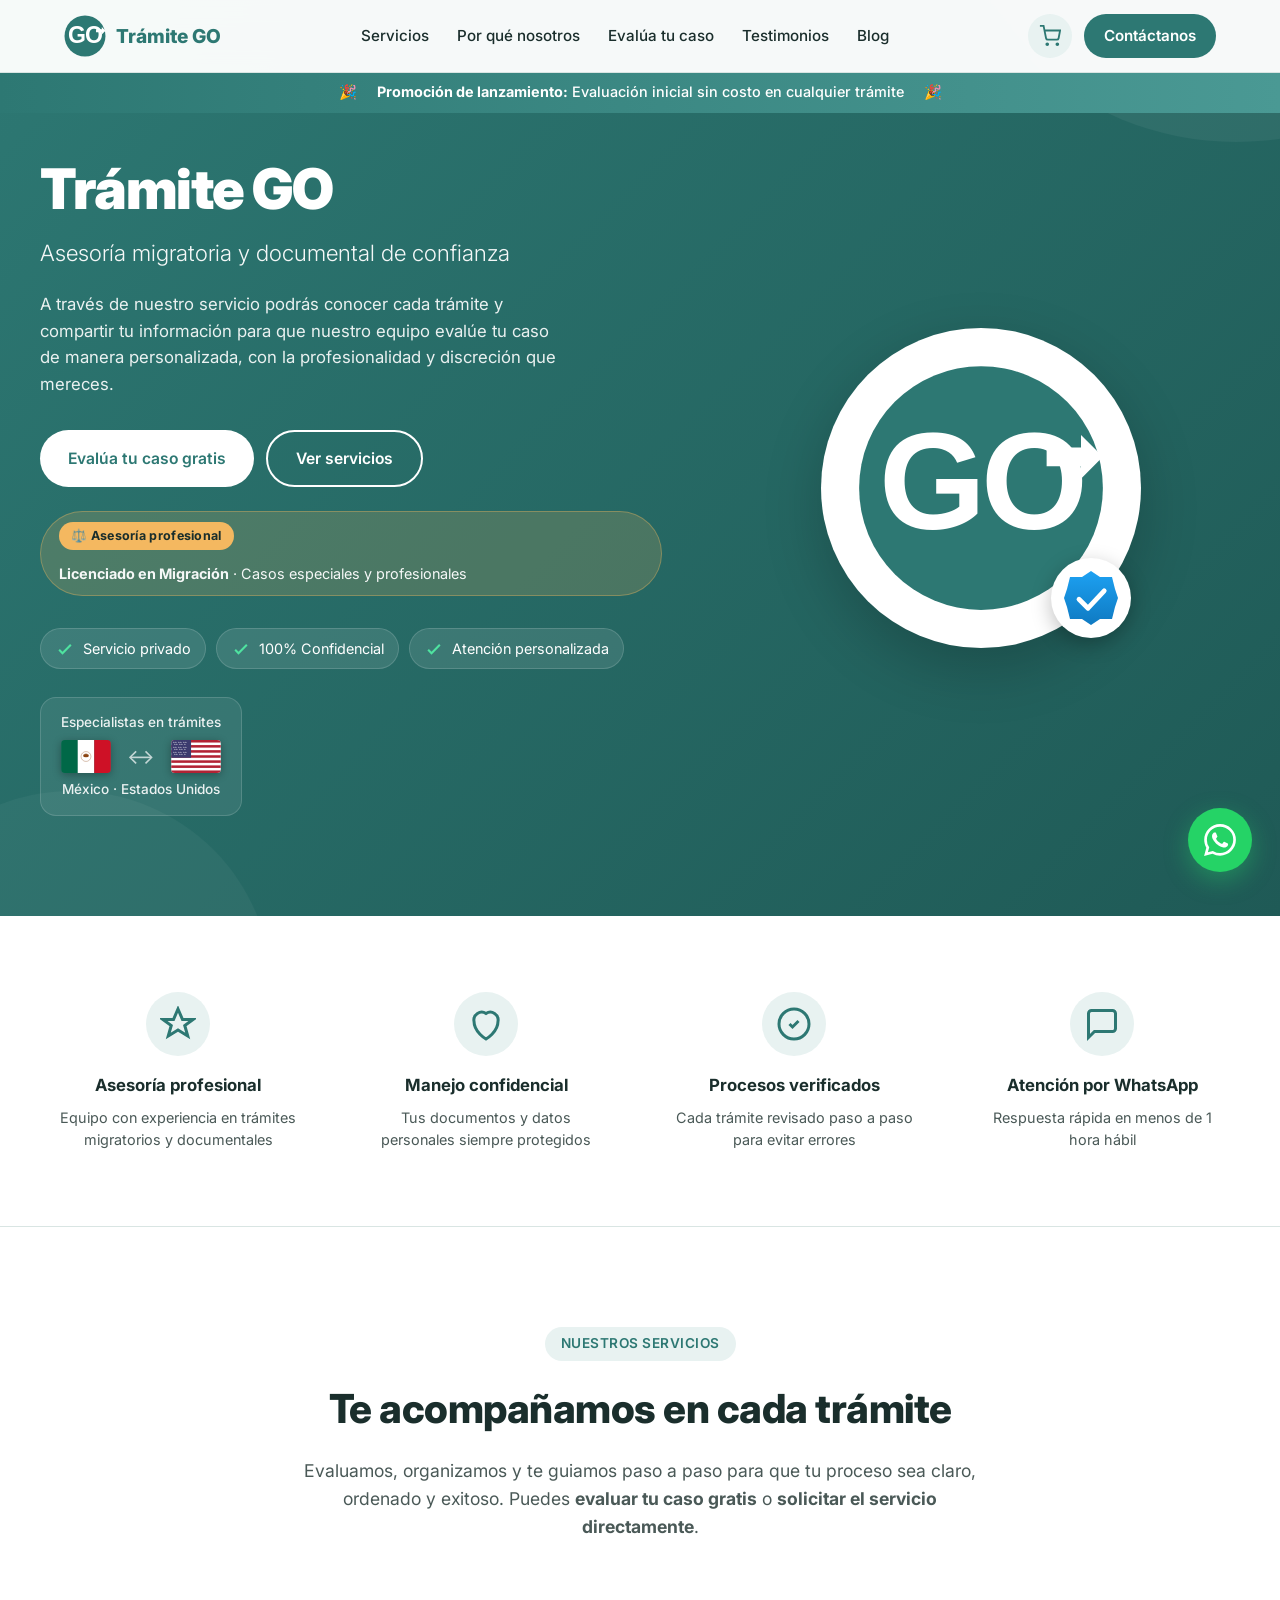
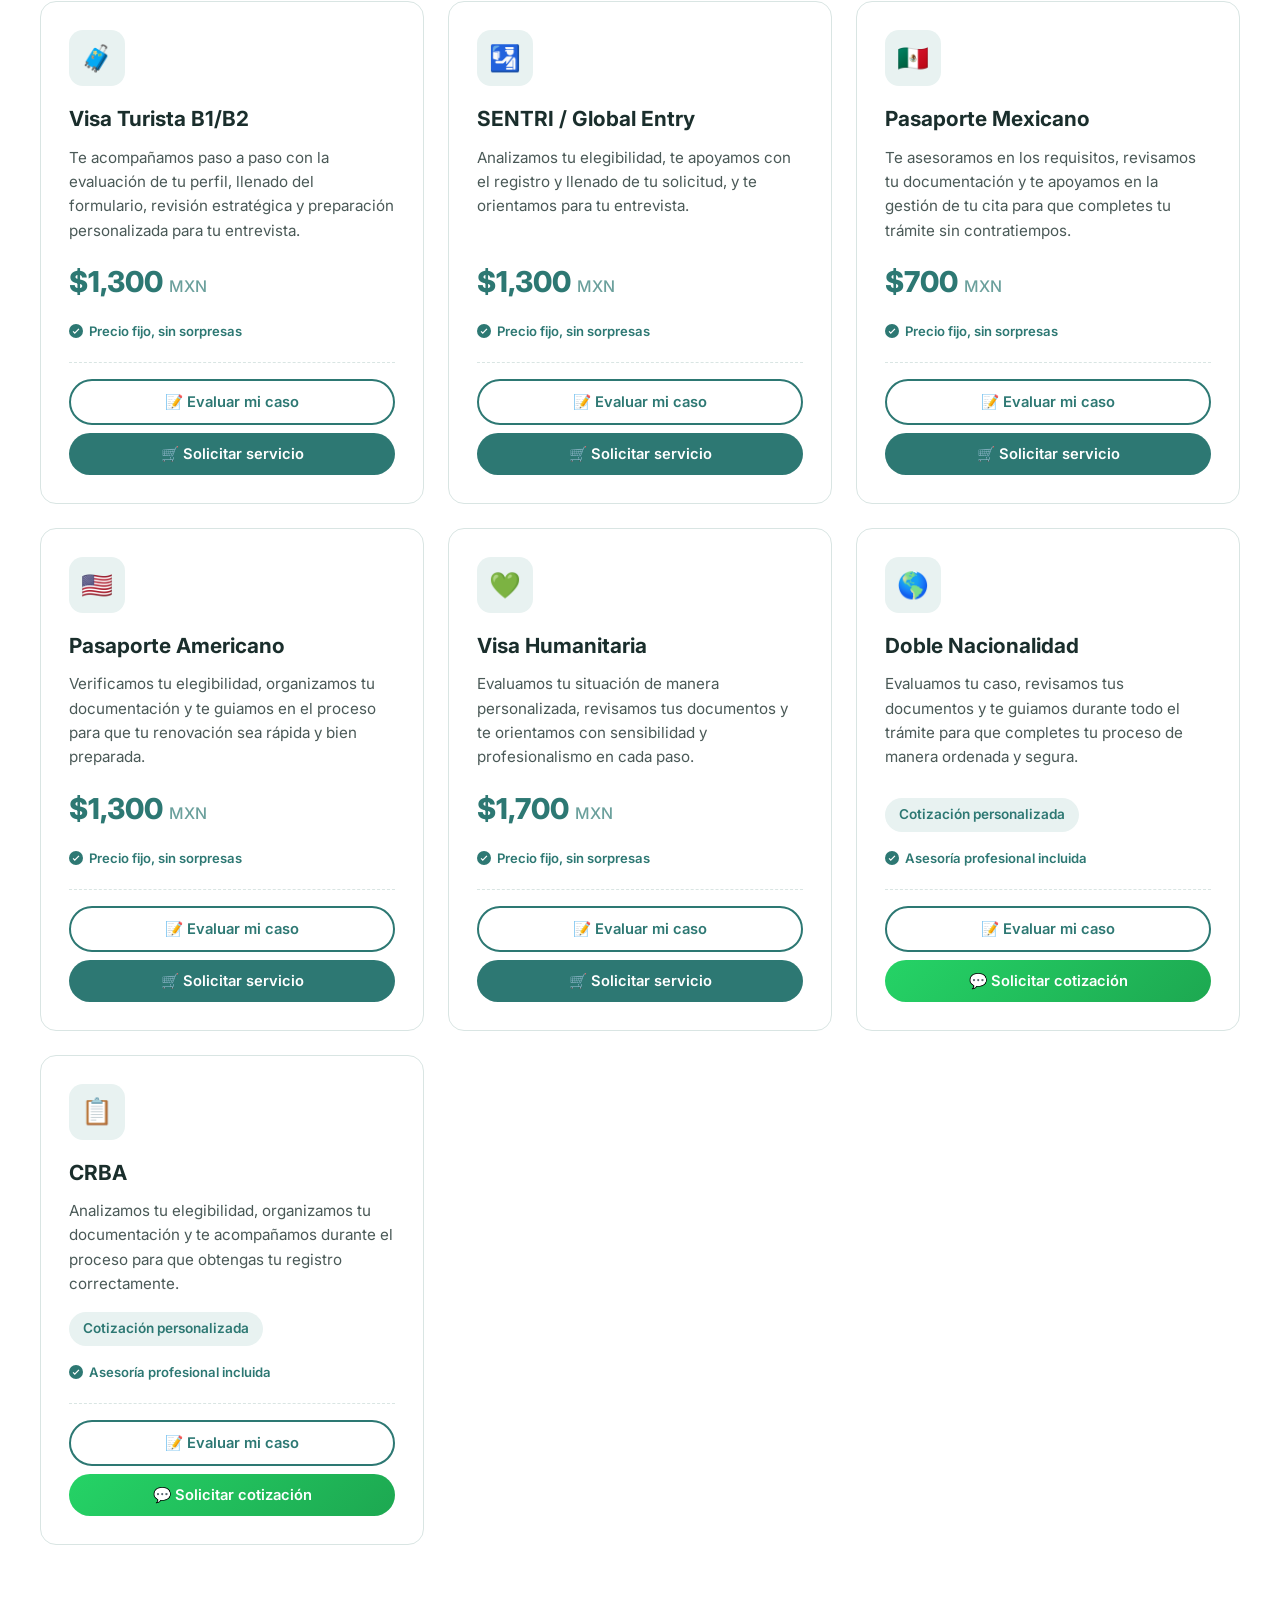
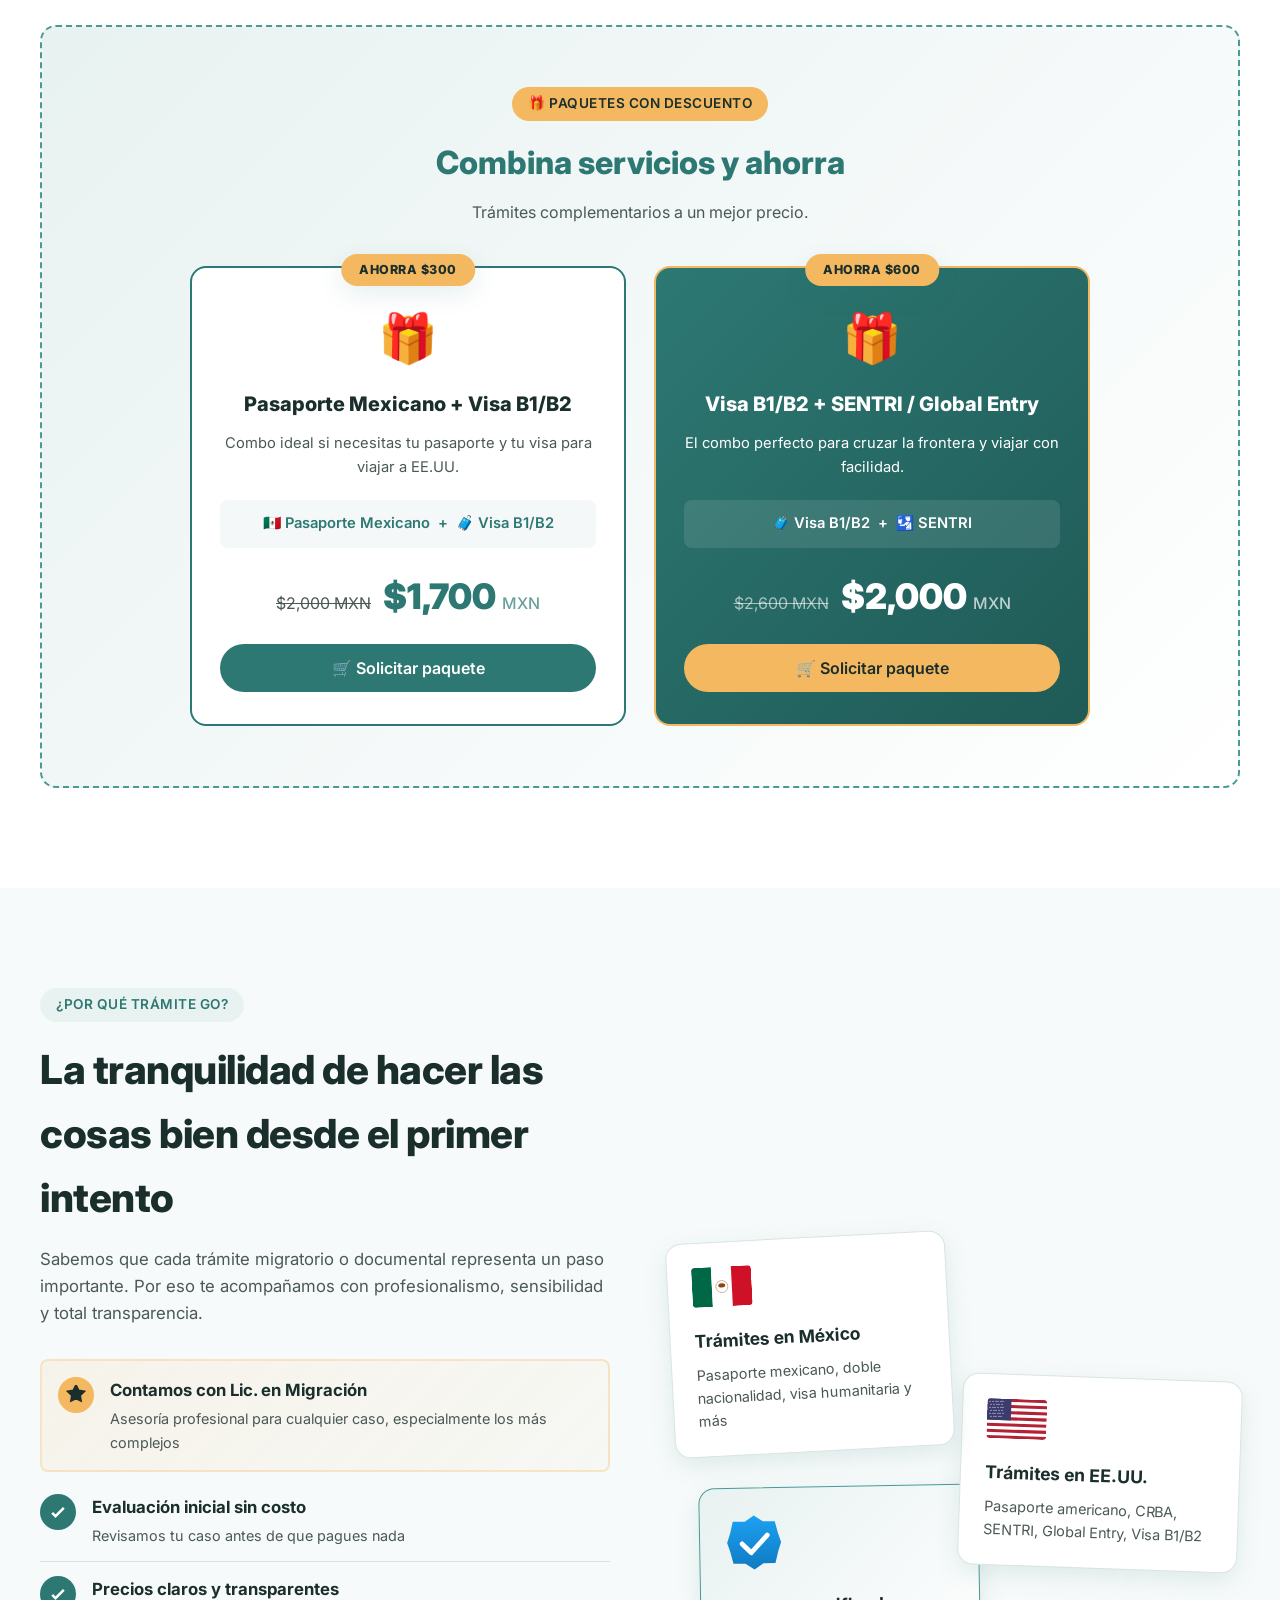
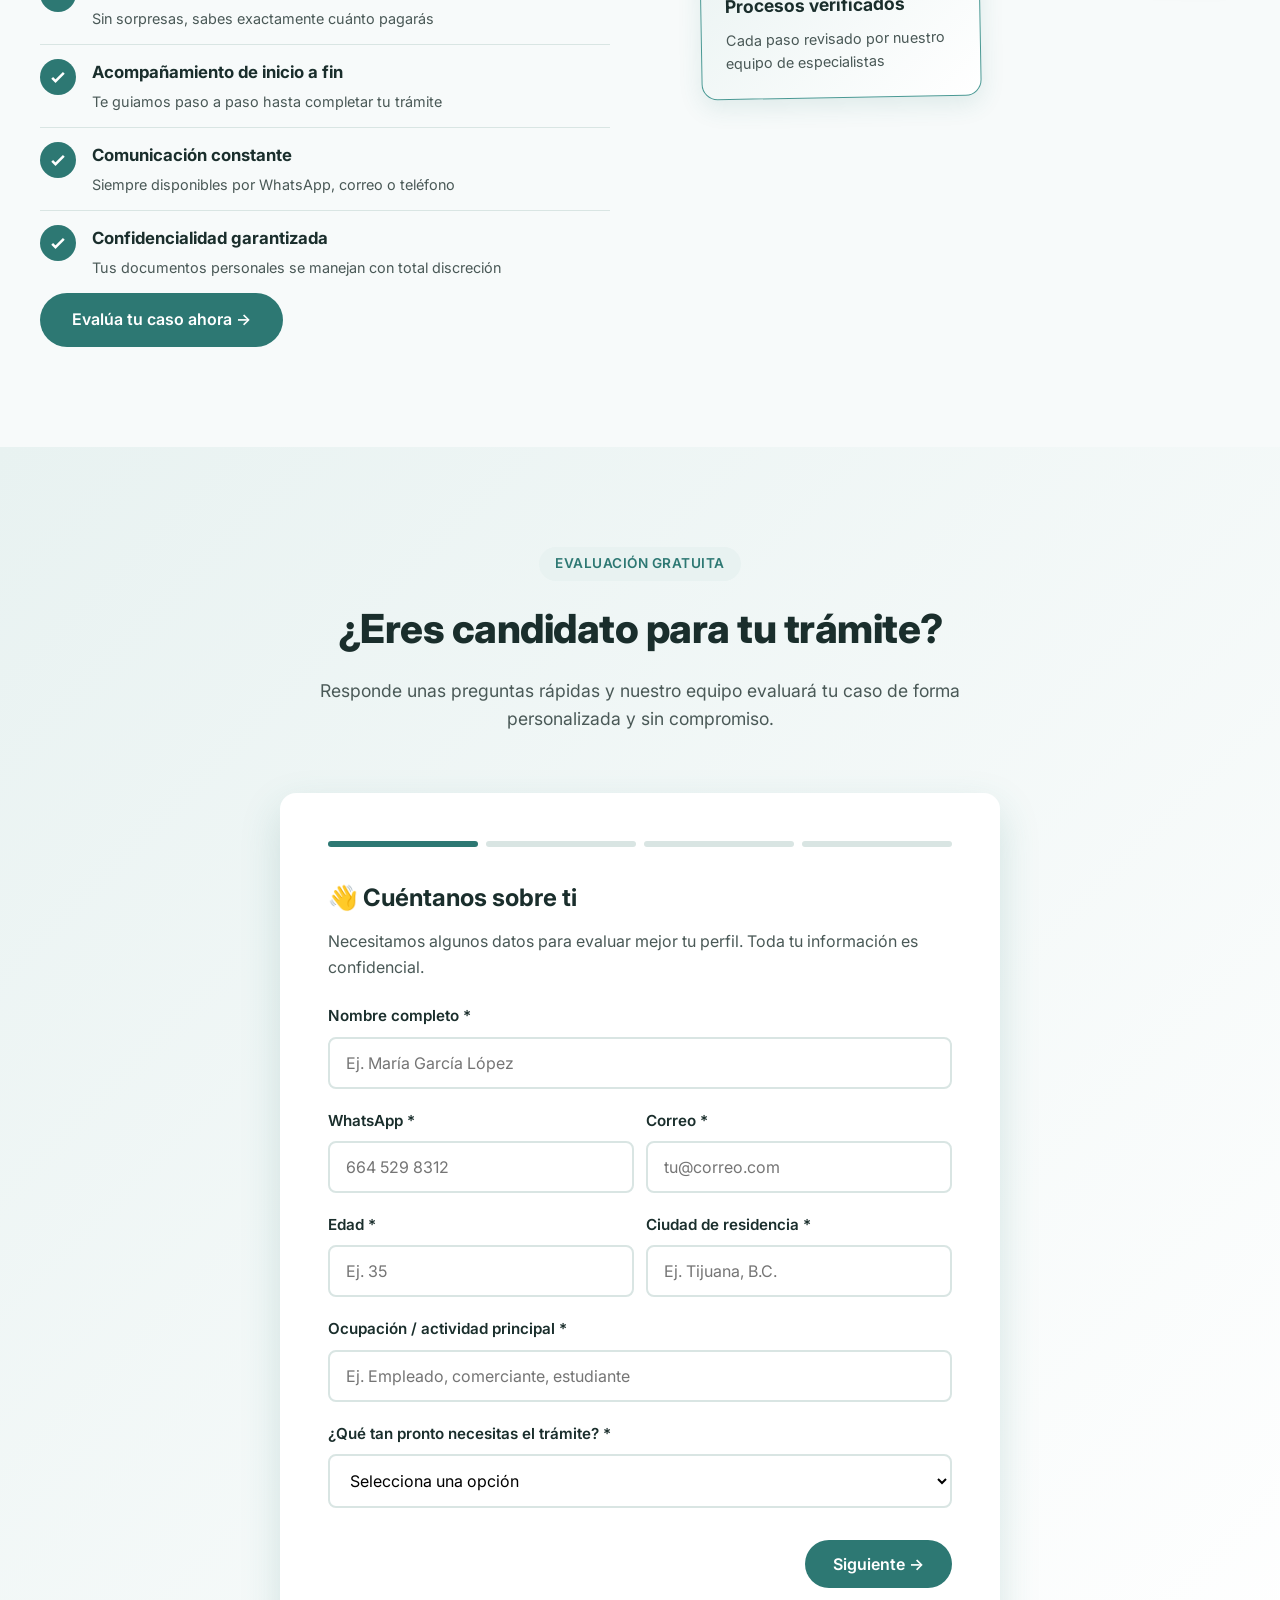
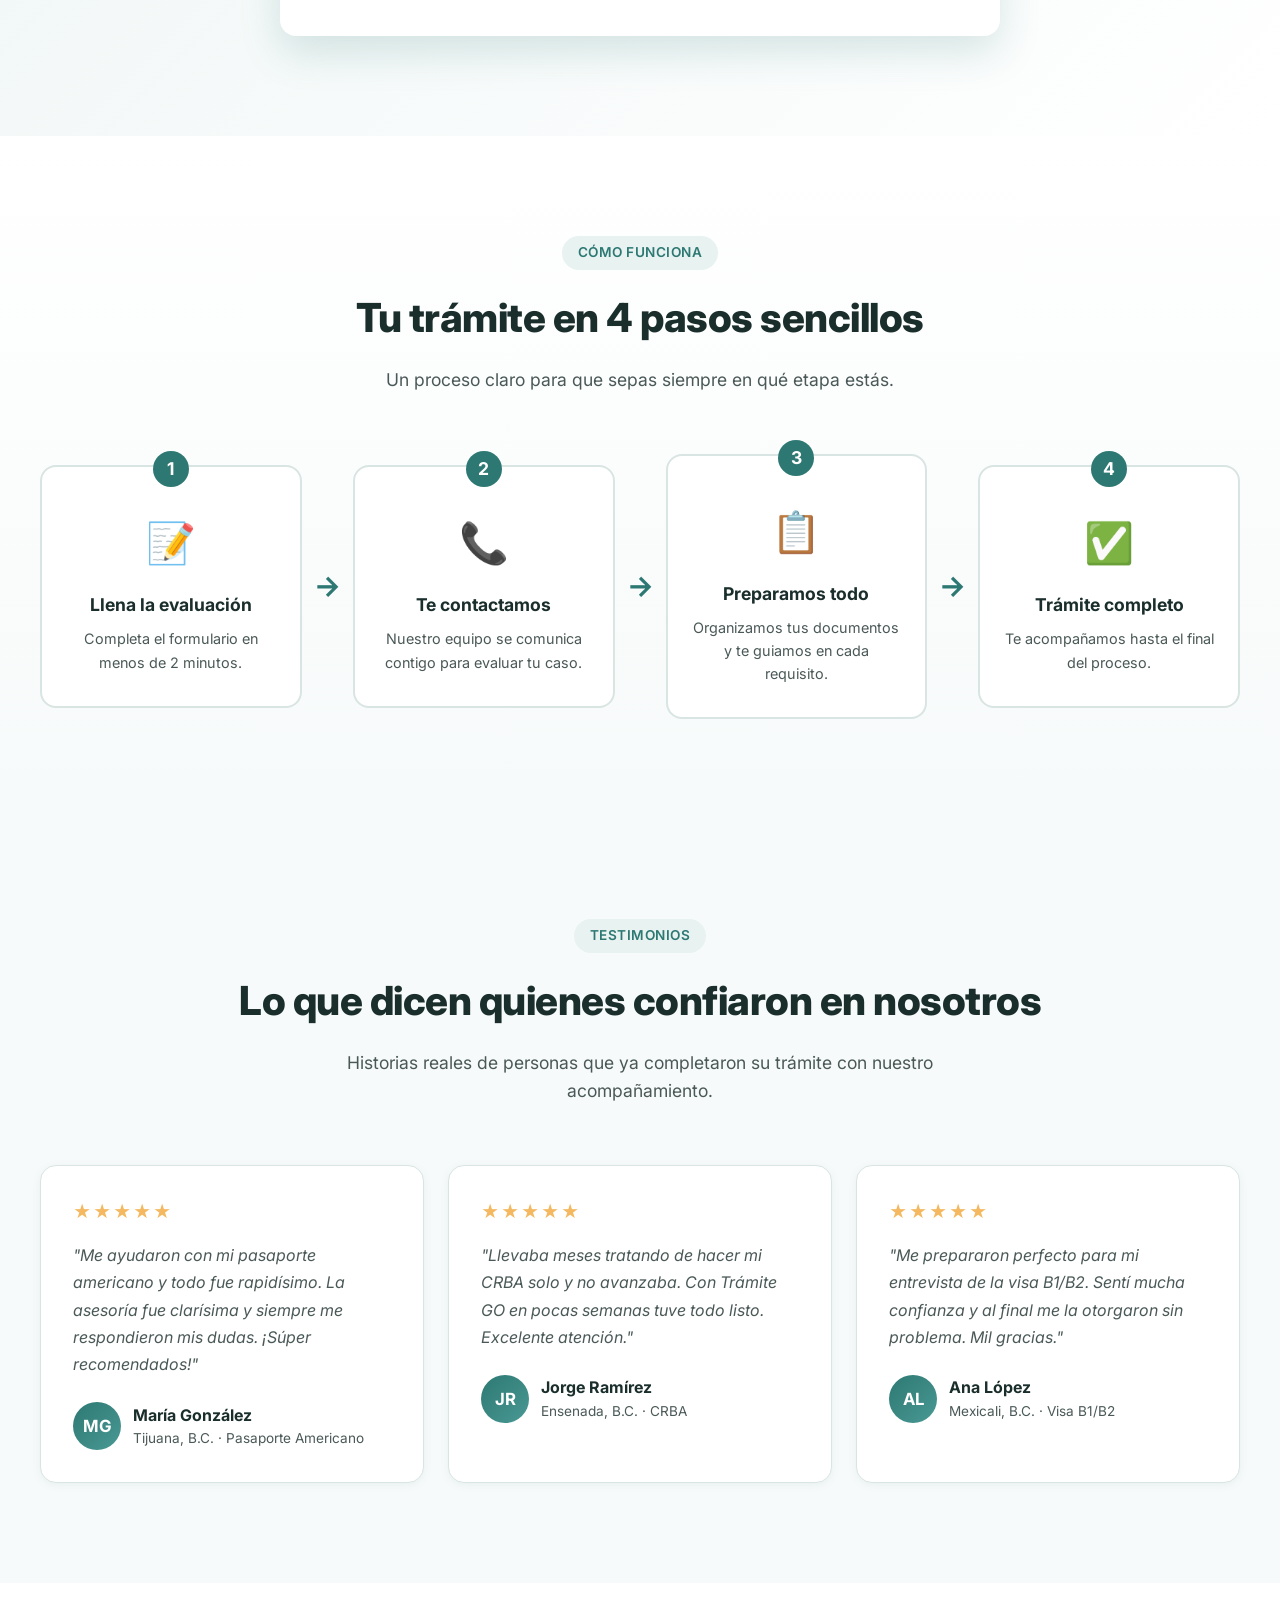
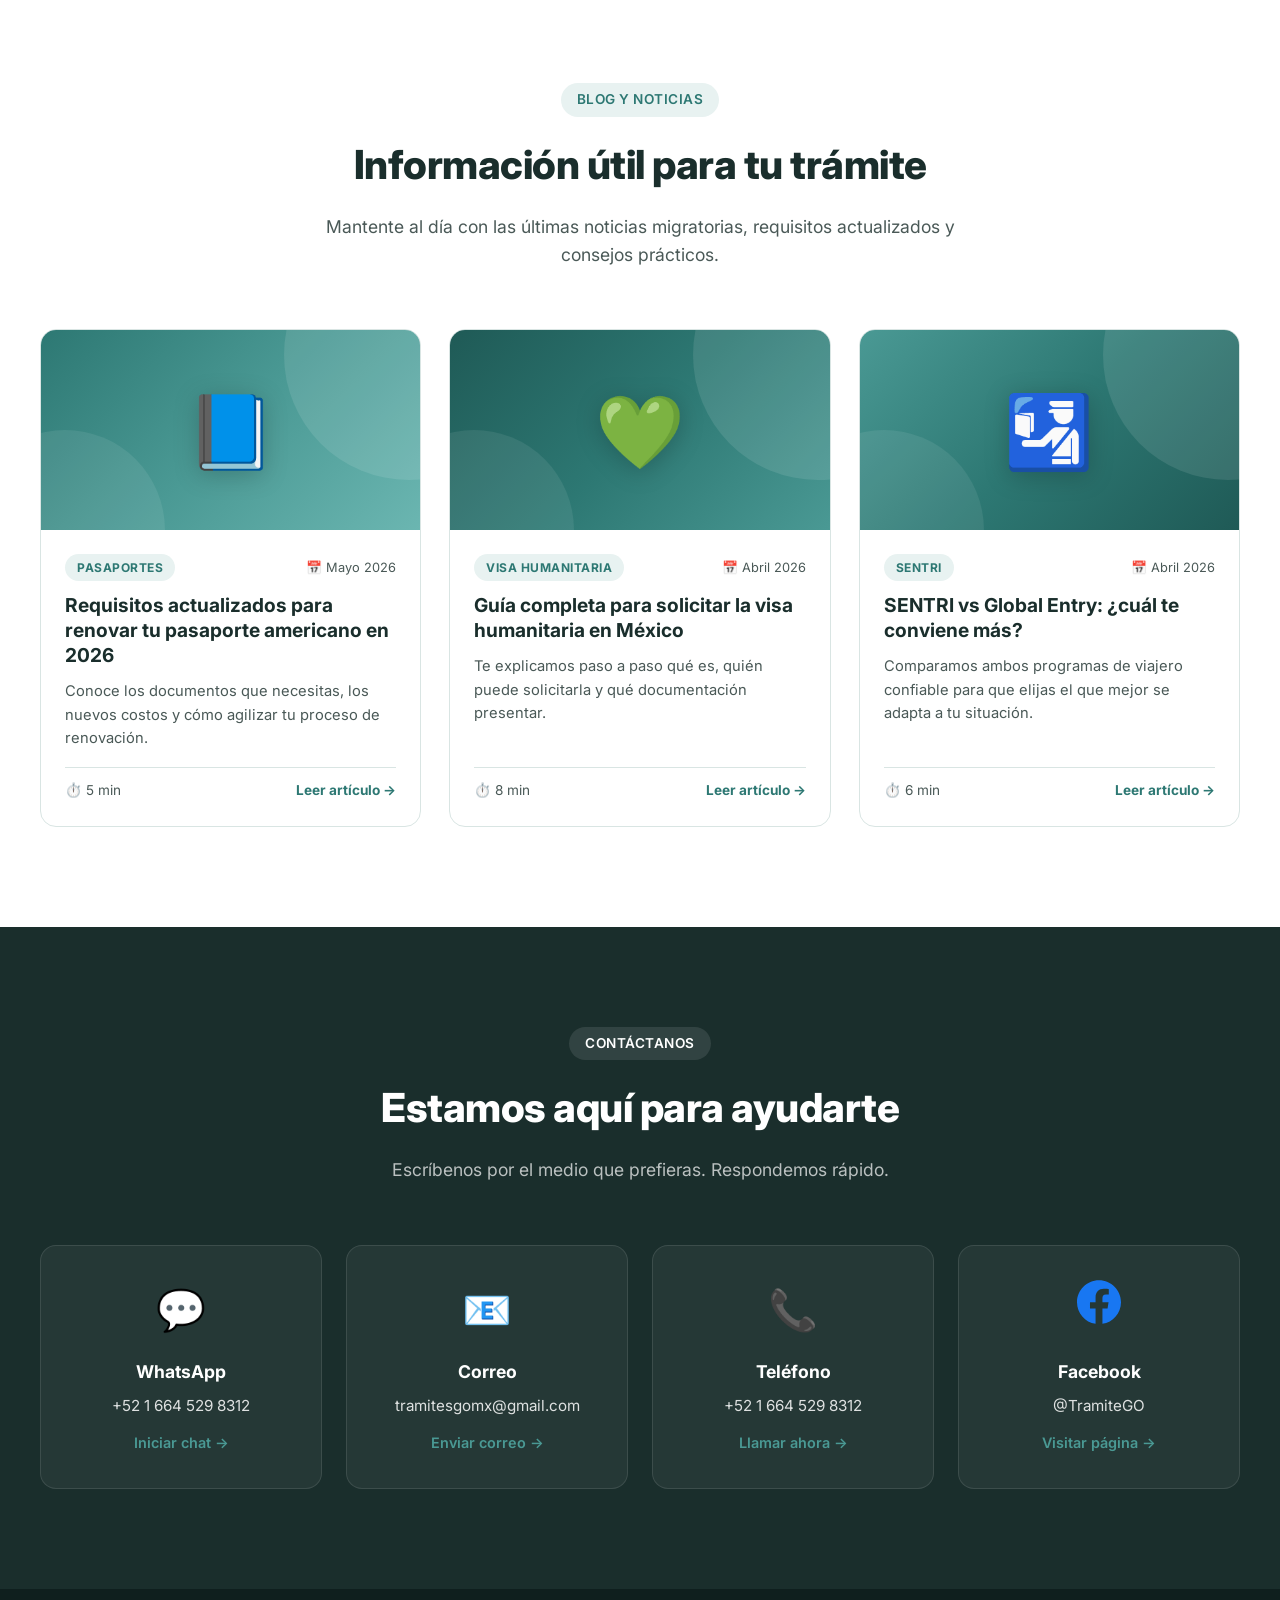
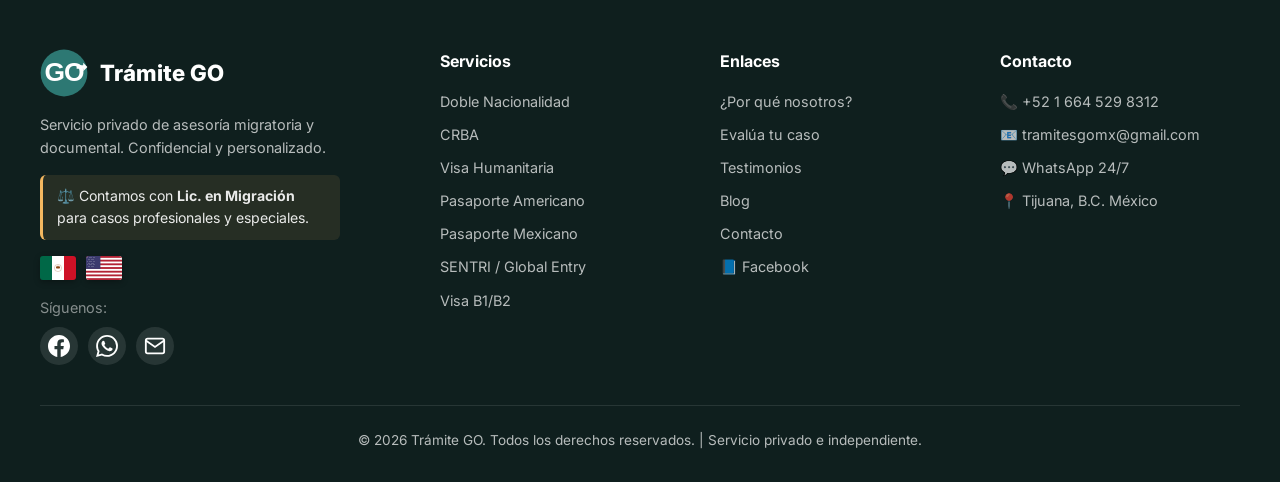
==== index.html @ 5ac1c9c0 "Add files via upload" ====
<!DOCTYPE html>
<html lang="es">
<head>
  <meta charset="UTF-8">
  <meta name="viewport" content="width=device-width, initial-scale=1.0">
  <title>Trámite GO | Asesoría migratoria y documental de confianza</title>
  <meta name="description" content="Trámite GO - Asesoría migratoria y documental. Doble nacionalidad, CRBA, visa humanitaria, pasaporte americano y mexicano, SENTRI, Global Entry, Visa B1/B2.">
  <meta name="keywords" content="asesoría migratoria, doble nacionalidad, CRBA, visa humanitaria, pasaporte americano, pasaporte mexicano, SENTRI, Global Entry, visa B1 B2, Trámite GO">
  <meta property="og:title" content="Trámite GO | Asesoría migratoria">
  <meta property="og:description" content="Te acompañamos paso a paso en tus trámites con confianza y profesionalismo.">
  <meta property="og:type" content="website">
  <meta property="og:image" content="assets/logo.svg">
  <link rel="icon" type="image/svg+xml" href="assets/logo.svg">
  <link rel="preconnect" href="https://fonts.googleapis.com">
  <link rel="preconnect" href="https://fonts.gstatic.com" crossorigin>
  <link href="https://fonts.googleapis.com/css2?family=Inter:wght@300;400;500;600;700;800;900&display=swap" rel="stylesheet">
  <link rel="stylesheet" href="styles.css?v=1777865463">
</head>
<body>

  <nav class="navbar">
    <div class="nav-container">
      <a href="#inicio" class="nav-logo">
        <img src="assets/logo.svg" alt="Trámite GO Logo">
        <span>Trámite GO</span>
      </a>
      <ul class="nav-menu" id="navMenu">
        <li><a href="#servicios">Servicios</a></li>
        <li><a href="#porque">Por qué nosotros</a></li>
        <li><a href="#evaluador">Evalúa tu caso</a></li>
        <li><a href="#testimonios">Testimonios</a></li>
        <li><a href="#blog">Blog</a></li>
      </ul>
      <div class="nav-actions">
        <button class="cart-btn" id="cartBtn" aria-label="Ver carrito">
          <svg width="22" height="22" viewBox="0 0 24 24" fill="none" stroke="currentColor" stroke-width="2"><circle cx="9" cy="21" r="1"/><circle cx="20" cy="21" r="1"/><path d="M1 1h4l2.7 13.4a2 2 0 002 1.6h9.7a2 2 0 002-1.6L23 6H6"/></svg>
          <span class="cart-count" id="cartCount">0</span>
        </button>
        <a href="#contacto" class="nav-cta">Contáctanos</a>
      </div>
      <button class="menu-toggle" id="menuToggle" aria-label="Abrir menú">&#9776;</button>
    </div>
  </nav>

  <div class="promo-banner" id="promoBanner">
    <span>🎉</span>
    <span><strong>Promoción de lanzamiento:</strong> Evaluación inicial sin costo en cualquier trámite</span>
    <span>🎉</span>
  </div>

  <section class="hero" id="inicio">
    <div class="hero-container">
      <div class="hero-content">
        <h1>Trámite GO</h1>
        <p class="hero-subtitle">Asesoría migratoria y documental de confianza</p>
        <p class="hero-description">A través de nuestro servicio podrás conocer cada trámite y compartir tu información para que nuestro equipo evalúe tu caso de manera personalizada, con la profesionalidad y discreción que mereces.</p>
        <div class="hero-buttons">
          <a href="#evaluador" class="btn btn-primary">Evalúa tu caso gratis</a>
          <a href="#servicios" class="btn btn-secondary">Ver servicios</a>
        </div>
        <div class="hero-licencia">
          <span class="licencia-badge">⚖️ Asesoría profesional</span>
          <span class="licencia-texto"><strong>Licenciado en Migración</strong> · Casos especiales y profesionales</span>
        </div>
        <div class="hero-trust">
          <div class="trust-item"><svg width="20" height="20" viewBox="0 0 24 24" fill="none" stroke="currentColor" stroke-width="2.5"><path d="M5 13l4 4L19 7"/></svg>Servicio privado</div>
          <div class="trust-item"><svg width="20" height="20" viewBox="0 0 24 24" fill="none" stroke="currentColor" stroke-width="2.5"><path d="M5 13l4 4L19 7"/></svg>100% Confidencial</div>
          <div class="trust-item"><svg width="20" height="20" viewBox="0 0 24 24" fill="none" stroke="currentColor" stroke-width="2.5"><path d="M5 13l4 4L19 7"/></svg>Atención personalizada</div>
        </div>
        <div class="hero-flags">
          <span class="flag-text">Especialistas en trámites</span>
          <div class="flags-row">
            <img src="assets/flag-mx.svg" alt="México" class="flag-img">
            <span class="flag-arrow">↔</span>
            <img src="assets/flag-us.svg" alt="Estados Unidos" class="flag-img">
          </div>
          <span class="flag-text">México · Estados Unidos</span>
        </div>
      </div>
      <div class="hero-image">
        <div class="hero-logo-circle">
          <img src="assets/logo.svg" alt="Trámite GO">
          <div class="hero-badge"><img src="assets/badge-verified.svg" alt="Verificado"></div>
        </div>
      </div>
    </div>
  </section>

  <section class="trust-bar">
    <div class="container">
      <div class="trust-bar-grid">
        <div class="trust-bar-item">
          <div class="trust-bar-icon"><svg width="36" height="36" viewBox="0 0 24 24" fill="none" stroke="currentColor" stroke-width="2"><path d="M12 2l3 7h7l-5.5 4 2 7L12 16l-6.5 4 2-7L2 9h7z"/></svg></div>
          <h4>Asesoría profesional</h4>
          <p>Equipo con experiencia en trámites migratorios y documentales</p>
        </div>
        <div class="trust-bar-item">
          <div class="trust-bar-icon"><svg width="36" height="36" viewBox="0 0 24 24" fill="none" stroke="currentColor" stroke-width="2"><path d="M12 22s-8-4.5-8-11.8A5.2 5.2 0 0112 5a5.2 5.2 0 018 5.2C20 17.5 12 22 12 22z"/></svg></div>
          <h4>Manejo confidencial</h4>
          <p>Tus documentos y datos personales siempre protegidos</p>
        </div>
        <div class="trust-bar-item">
          <div class="trust-bar-icon"><svg width="36" height="36" viewBox="0 0 24 24" fill="none" stroke="currentColor" stroke-width="2"><circle cx="12" cy="12" r="10"/><path d="M9 12l2 2 4-4"/></svg></div>
          <h4>Procesos verificados</h4>
          <p>Cada trámite revisado paso a paso para evitar errores</p>
        </div>
        <div class="trust-bar-item">
          <div class="trust-bar-icon"><svg width="36" height="36" viewBox="0 0 24 24" fill="none" stroke="currentColor" stroke-width="2"><path d="M21 15a2 2 0 01-2 2H7l-4 4V5a2 2 0 012-2h14a2 2 0 012 2z"/></svg></div>
          <h4>Atención por WhatsApp</h4>
          <p>Respuesta rápida en menos de 1 hora hábil</p>
        </div>
      </div>
    </div>
  </section>

  <section class="section" id="servicios">
    <div class="container">
      <div class="section-header">
        <span class="section-tag">Nuestros servicios</span>
        <h2 class="section-title">Te acompañamos en cada trámite</h2>
        <p class="section-subtitle">Evaluamos, organizamos y te guiamos paso a paso para que tu proceso sea claro, ordenado y exitoso. Puedes <strong>evaluar tu caso gratis</strong> o <strong>solicitar el servicio directamente</strong>.</p>
      </div>
      <div class="services-grid">

        <div class="service-card" data-service-id="visa-b1b2" data-price="1300" data-name="Visa Turista B1/B2">
          <div class="service-icon">🧳</div>
          <h3 class="service-title">Visa Turista B1/B2</h3>
          <p class="service-description">Te acompañamos paso a paso con la evaluación de tu perfil, llenado del formulario, revisión estratégica y preparación personalizada para tu entrevista.</p>
          <div class="service-price-box">
            <div class="service-price">$1,300 <span class="currency">MXN</span></div>
            <div class="service-verified"><svg width="14" height="14" viewBox="0 0 24 24" fill="none" stroke="currentColor" stroke-width="3"><path d="M5 13l4 4L19 7"/></svg>Precio fijo, sin sorpresas</div>
          </div>
          <div class="service-actions">
            <button class="btn-evaluate" onclick="iniciarEvaluacion('visa-b1b2')">📝 Evaluar mi caso</button>
            <button class="btn-buy" onclick="agregarAlCarrito('visa-b1b2')">🛒 Solicitar servicio</button>
          </div>
        </div>

        <div class="service-card" data-service-id="sentri" data-price="1300" data-name="SENTRI / Global Entry">
          <div class="service-icon">🛂</div>
          <h3 class="service-title">SENTRI / Global Entry</h3>
          <p class="service-description">Analizamos tu elegibilidad, te apoyamos con el registro y llenado de tu solicitud, y te orientamos para tu entrevista.</p>
          <div class="service-price-box">
            <div class="service-price">$1,300 <span class="currency">MXN</span></div>
            <div class="service-verified"><svg width="14" height="14" viewBox="0 0 24 24" fill="none" stroke="currentColor" stroke-width="3"><path d="M5 13l4 4L19 7"/></svg>Precio fijo, sin sorpresas</div>
          </div>
          <div class="service-actions">
            <button class="btn-evaluate" onclick="iniciarEvaluacion('sentri')">📝 Evaluar mi caso</button>
            <button class="btn-buy" onclick="agregarAlCarrito('sentri')">🛒 Solicitar servicio</button>
          </div>
        </div>

        <div class="service-card" data-service-id="pasaporte-mexicano" data-price="700" data-name="Pasaporte Mexicano">
          <div class="service-icon">🇲🇽</div>
          <h3 class="service-title">Pasaporte Mexicano</h3>
          <p class="service-description">Te asesoramos en los requisitos, revisamos tu documentación y te apoyamos en la gestión de tu cita para que completes tu trámite sin contratiempos.</p>
          <div class="service-price-box">
            <div class="service-price">$700 <span class="currency">MXN</span></div>
            <div class="service-verified"><svg width="14" height="14" viewBox="0 0 24 24" fill="none" stroke="currentColor" stroke-width="3"><path d="M5 13l4 4L19 7"/></svg>Precio fijo, sin sorpresas</div>
          </div>
          <div class="service-actions">
            <button class="btn-evaluate" onclick="iniciarEvaluacion('pasaporte-mexicano')">📝 Evaluar mi caso</button>
            <button class="btn-buy" onclick="agregarAlCarrito('pasaporte-mexicano')">🛒 Solicitar servicio</button>
          </div>
        </div>

        <div class="service-card" data-service-id="pasaporte-americano" data-price="1300" data-name="Pasaporte Americano">
          <div class="service-icon">🇺🇸</div>
          <h3 class="service-title">Pasaporte Americano</h3>
          <p class="service-description">Verificamos tu elegibilidad, organizamos tu documentación y te guiamos en el proceso para que tu renovación sea rápida y bien preparada.</p>
          <div class="service-price-box">
            <div class="service-price">$1,300 <span class="currency">MXN</span></div>
            <div class="service-verified"><svg width="14" height="14" viewBox="0 0 24 24" fill="none" stroke="currentColor" stroke-width="3"><path d="M5 13l4 4L19 7"/></svg>Precio fijo, sin sorpresas</div>
          </div>
          <div class="service-actions">
            <button class="btn-evaluate" onclick="iniciarEvaluacion('pasaporte-americano')">📝 Evaluar mi caso</button>
            <button class="btn-buy" onclick="agregarAlCarrito('pasaporte-americano')">🛒 Solicitar servicio</button>
          </div>
        </div>

        <div class="service-card" data-service-id="visa-humanitaria" data-price="1700" data-name="Visa Humanitaria">
          <div class="service-icon">💚</div>
          <h3 class="service-title">Visa Humanitaria</h3>
          <p class="service-description">Evaluamos tu situación de manera personalizada, revisamos tus documentos y te orientamos con sensibilidad y profesionalismo en cada paso.</p>
          <div class="service-price-box">
            <div class="service-price">$1,700 <span class="currency">MXN</span></div>
            <div class="service-verified"><svg width="14" height="14" viewBox="0 0 24 24" fill="none" stroke="currentColor" stroke-width="3"><path d="M5 13l4 4L19 7"/></svg>Precio fijo, sin sorpresas</div>
          </div>
          <div class="service-actions">
            <button class="btn-evaluate" onclick="iniciarEvaluacion('visa-humanitaria')">📝 Evaluar mi caso</button>
            <button class="btn-buy" onclick="agregarAlCarrito('visa-humanitaria')">🛒 Solicitar servicio</button>
          </div>
        </div>

        <div class="service-card" data-service-id="doble-nacionalidad" data-price="0" data-name="Doble Nacionalidad">
          <div class="service-icon">🌎</div>
          <h3 class="service-title">Doble Nacionalidad</h3>
          <p class="service-description">Evaluamos tu caso, revisamos tus documentos y te guiamos durante todo el trámite para que completes tu proceso de manera ordenada y segura.</p>
          <div class="service-price-box">
            <span class="service-price-note">Cotización personalizada</span>
            <div class="service-verified"><svg width="14" height="14" viewBox="0 0 24 24" fill="none" stroke="currentColor" stroke-width="3"><path d="M5 13l4 4L19 7"/></svg>Asesoría profesional incluida</div>
          </div>
          <div class="service-actions">
            <button class="btn-evaluate" onclick="iniciarEvaluacion('doble-nacionalidad')">📝 Evaluar mi caso</button>
            <button class="btn-cotizar" onclick="cotizarServicio('doble-nacionalidad')">💬 Solicitar cotización</button>
          </div>
        </div>

        <div class="service-card" data-service-id="crba" data-price="0" data-name="CRBA">
          <div class="service-icon">📋</div>
          <h3 class="service-title">CRBA</h3>
          <p class="service-description">Analizamos tu elegibilidad, organizamos tu documentación y te acompañamos durante el proceso para que obtengas tu registro correctamente.</p>
          <div class="service-price-box">
            <span class="service-price-note">Cotización personalizada</span>
            <div class="service-verified"><svg width="14" height="14" viewBox="0 0 24 24" fill="none" stroke="currentColor" stroke-width="3"><path d="M5 13l4 4L19 7"/></svg>Asesoría profesional incluida</div>
          </div>
          <div class="service-actions">
            <button class="btn-evaluate" onclick="iniciarEvaluacion('crba')">📝 Evaluar mi caso</button>
            <button class="btn-cotizar" onclick="cotizarServicio('crba')">💬 Solicitar cotización</button>
          </div>
        </div>

      </div>

      <div class="paquetes-section">
        <div class="paquetes-header">
          <span class="section-tag paquetes-tag">🎁 Paquetes con descuento</span>
          <h3 class="paquetes-title">Combina servicios y ahorra</h3>
          <p class="paquetes-subtitle">Trámites complementarios a un mejor precio.</p>
        </div>
        <div class="paquetes-grid">

          <div class="paquete-card" data-service-id="pack-mex-visa" data-price="1700" data-name="Paquete: Pasaporte Mexicano + Visa">
            <div class="paquete-badge">AHORRA $300</div>
            <div class="paquete-icon">🎁</div>
            <h4>Pasaporte Mexicano + Visa B1/B2</h4>
            <p class="paquete-desc">Combo ideal si necesitas tu pasaporte y tu visa para viajar a EE.UU.</p>
            <div class="paquete-services">
              <span>🇲🇽 Pasaporte Mexicano</span>
              <span>+</span>
              <span>🧳 Visa B1/B2</span>
            </div>
            <div class="paquete-prices">
              <span class="paquete-precio-anterior">$2,000 MXN</span>
              <span class="paquete-precio">$1,700 <small>MXN</small></span>
            </div>
            <button class="btn-buy paquete-btn" onclick="agregarAlCarrito('pack-mex-visa')">🛒 Solicitar paquete</button>
          </div>

          <div class="paquete-card paquete-destacado" data-service-id="pack-visa-sentri" data-price="2000" data-name="Paquete: Visa + SENTRI">
            <div class="paquete-badge">AHORRA $600</div>
            <div class="paquete-icon">🎁</div>
            <h4>Visa B1/B2 + SENTRI / Global Entry</h4>
            <p class="paquete-desc">El combo perfecto para cruzar la frontera y viajar con facilidad.</p>
            <div class="paquete-services">
              <span>🧳 Visa B1/B2</span>
              <span>+</span>
              <span>🛂 SENTRI</span>
            </div>
            <div class="paquete-prices">
              <span class="paquete-precio-anterior">$2,600 MXN</span>
              <span class="paquete-precio">$2,000 <small>MXN</small></span>
            </div>
            <button class="btn-buy paquete-btn" onclick="agregarAlCarrito('pack-visa-sentri')">🛒 Solicitar paquete</button>
          </div>

        </div>
      </div>
    </div>
  </section>

  <section class="section section-alt" id="porque">
    <div class="container">
      <div class="why-grid">
        <div class="why-content">
          <span class="section-tag">¿Por qué Trámite GO?</span>
          <h2 class="section-title why-title">La tranquilidad de hacer las cosas bien desde el primer intento</h2>
          <p class="why-intro">Sabemos que cada trámite migratorio o documental representa un paso importante. Por eso te acompañamos con profesionalismo, sensibilidad y total transparencia.</p>
          <ul class="benefits-list">
            <li class="benefit-destacado">
              <div class="check-icon check-icon-special"><svg viewBox="0 0 24 24" fill="none" stroke="currentColor" stroke-width="3"><path d="M12 1l3 6 6 .9-4.5 4.4 1 6.2L12 15.8l-5.5 2.7 1-6.2L3 7.9 9 7z"/></svg></div>
              <div><strong>Contamos con Lic. en Migración</strong><p>Asesoría profesional para cualquier caso, especialmente los más complejos</p></div>
            </li>
            <li>
              <div class="check-icon"><svg viewBox="0 0 24 24" fill="none" stroke="currentColor" stroke-width="3"><path d="M5 13l4 4L19 7"/></svg></div>
              <div><strong>Evaluación inicial sin costo</strong><p>Revisamos tu caso antes de que pagues nada</p></div>
            </li>
            <li>
              <div class="check-icon"><svg viewBox="0 0 24 24" fill="none" stroke="currentColor" stroke-width="3"><path d="M5 13l4 4L19 7"/></svg></div>
              <div><strong>Precios claros y transparentes</strong><p>Sin sorpresas, sabes exactamente cuánto pagarás</p></div>
            </li>
            <li>
              <div class="check-icon"><svg viewBox="0 0 24 24" fill="none" stroke="currentColor" stroke-width="3"><path d="M5 13l4 4L19 7"/></svg></div>
              <div><strong>Acompañamiento de inicio a fin</strong><p>Te guiamos paso a paso hasta completar tu trámite</p></div>
            </li>
            <li>
              <div class="check-icon"><svg viewBox="0 0 24 24" fill="none" stroke="currentColor" stroke-width="3"><path d="M5 13l4 4L19 7"/></svg></div>
              <div><strong>Comunicación constante</strong><p>Siempre disponibles por WhatsApp, correo o teléfono</p></div>
            </li>
            <li>
              <div class="check-icon"><svg viewBox="0 0 24 24" fill="none" stroke="currentColor" stroke-width="3"><path d="M5 13l4 4L19 7"/></svg></div>
              <div><strong>Confidencialidad garantizada</strong><p>Tus documentos personales se manejan con total discreción</p></div>
            </li>
          </ul>
          <a href="#evaluador" class="btn btn-cta-primary">Evalúa tu caso ahora →</a>
        </div>
        <div class="why-visual">
          <div class="why-card-stack">
            <div class="why-card why-card-1"><img src="assets/flag-mx.svg" alt="México"><h4>Trámites en México</h4><p>Pasaporte mexicano, doble nacionalidad, visa humanitaria y más</p></div>
            <div class="why-card why-card-2"><img src="assets/flag-us.svg" alt="EE.UU."><h4>Trámites en EE.UU.</h4><p>Pasaporte americano, CRBA, SENTRI, Global Entry, Visa B1/B2</p></div>
            <div class="why-card why-card-3"><img src="assets/badge-verified.svg" alt="Verificado"><h4>Procesos verificados</h4><p>Cada paso revisado por nuestro equipo de especialistas</p></div>
          </div>
        </div>
      </div>
    </div>
  </section>

  <section class="section evaluator" id="evaluador">
    <div class="container">
      <div class="section-header">
        <span class="section-tag">Evaluación gratuita</span>
        <h2 class="section-title">¿Eres candidato para tu trámite?</h2>
        <p class="section-subtitle">Responde unas preguntas rápidas y nuestro equipo evaluará tu caso de forma personalizada y sin compromiso.</p>
      </div>
      <div class="evaluator-card" id="evaluatorCard">
        <div class="eval-progress">
          <div class="eval-progress-bar active" data-step="1"></div>
          <div class="eval-progress-bar" data-step="2"></div>
          <div class="eval-progress-bar" data-step="3"></div>
          <div class="eval-progress-bar" data-step="4"></div>
        </div>
        <div class="eval-step active" data-step="1">
          <h3>👋 Cuéntanos sobre ti</h3>
          <p>Necesitamos algunos datos para evaluar mejor tu perfil. Toda tu información es confidencial.</p>
          <div class="form-group"><label for="nombre">Nombre completo *</label><input type="text" id="nombre" placeholder="Ej. María García López" required></div>
          <div class="form-row">
            <div class="form-group"><label for="whatsapp">WhatsApp *</label><input type="tel" id="whatsapp" placeholder="664 529 8312" required></div>
            <div class="form-group"><label for="correo">Correo *</label><input type="email" id="correo" placeholder="tu@correo.com" required></div>
          </div>
          <div class="form-row">
            <div class="form-group"><label for="edad">Edad *</label><input type="number" id="edad" placeholder="Ej. 35" min="1" max="120" required></div>
            <div class="form-group"><label for="ciudad">Ciudad de residencia *</label><input type="text" id="ciudad" placeholder="Ej. Tijuana, B.C." required></div>
          </div>
          <div class="form-group"><label for="ocupacion">Ocupación / actividad principal *</label><input type="text" id="ocupacion" placeholder="Ej. Empleado, comerciante, estudiante" required></div>
          <div class="form-group"><label for="urgencia">¿Qué tan pronto necesitas el trámite? *</label>
            <select id="urgencia" required style="width:100%;padding:14px 16px;border:2px solid var(--border);border-radius:8px;font-size:1rem;font-family:inherit;background:white;">
              <option value="">Selecciona una opción</option>
              <option value="urgente">Urgente (próximas 2 semanas)</option>
              <option value="pronto">Pronto (este mes)</option>
              <option value="planeando">Estoy planeando (1-3 meses)</option>
              <option value="explorando">Solo explorando opciones</option>
            </select>
          </div>
          <div class="eval-buttons"><button type="button" class="btn-next" onclick="nextStep(1)">Siguiente →</button></div>
        </div>
        <div class="eval-step" data-step="2">
          <h3>📌 ¿Qué trámite te interesa?</h3>
          <p>Selecciona el servicio sobre el que quieres orientación.</p>
          <div class="form-group">
            <div class="option-group" id="serviceOptions">
              <div class="option-card" data-value="doble-nacionalidad">🌎 Doble Nacionalidad</div>
              <div class="option-card" data-value="crba">📋 CRBA</div>
              <div class="option-card" data-value="visa-humanitaria">💚 Visa Humanitaria</div>
              <div class="option-card" data-value="pasaporte-americano">🇺🇸 Pasaporte Americano</div>
              <div class="option-card" data-value="pasaporte-mexicano">🇲🇽 Pasaporte Mexicano</div>
              <div class="option-card" data-value="sentri">🛂 SENTRI / Global Entry</div>
              <div class="option-card" data-value="visa-b1b2">🧳 Visa B1/B2</div>
            </div>
          </div>
          <div class="eval-buttons"><button type="button" class="btn-back" onclick="prevStep(2)">← Atrás</button><button type="button" class="btn-next" onclick="nextStep(2)">Siguiente →</button></div>
        </div>
        <div class="eval-step" data-step="3">
          <h3>📝 Cuéntanos un poco más</h3>
          <p>Estas respuestas nos ayudarán a darte la mejor orientación.</p>
          <div id="dynamicQuestions"></div>
          <div class="eval-buttons"><button type="button" class="btn-back" onclick="prevStep(3)">← Atrás</button><a href="#" id="btnVerResultado" class="btn-next" onclick="return clicVerResultado(event)">Ver resultado →</a></div>
        </div>
        <div class="eval-step" data-step="4">
          <div class="eval-result">
            <div class="result-icon">🎉</div>
            <h3 class="result-title">¡Conectándote con un asesor!</h3>
            <p class="result-message" id="resultMessage">Estamos preparando tu información para enviarla al equipo.</p>
            <div class="result-actions">
              <a href="#" id="whatsappResult" class="btn-whatsapp-result" target="_blank">
                <svg width="22" height="22" viewBox="0 0 24 24" fill="currentColor"><path d="M17.472 14.382c-.297-.149-1.758-.867-2.03-.967-.273-.099-.471-.148-.67.15-.197.297-.767.966-.94 1.164-.173.199-.347.223-.644.075-.297-.15-1.255-.463-2.39-1.475-.883-.788-1.48-1.761-1.653-2.059-.173-.297-.018-.458.13-.606.134-.133.298-.347.446-.52.149-.174.198-.298.298-.497.099-.198.05-.371-.025-.52-.075-.149-.669-1.612-.916-2.207-.242-.579-.487-.5-.669-.51-.173-.008-.371-.01-.57-.01-.198 0-.52.074-.792.372-.272.297-1.04 1.016-1.04 2.479 0 1.462 1.065 2.875 1.213 3.074.149.198 2.096 3.2 5.077 4.487.709.306 1.262.489 1.694.625.712.227 1.36.195 1.871.118.571-.085 1.758-.719 2.006-1.413.248-.694.248-1.289.173-1.413-.074-.124-.272-.198-.57-.347m-5.421 7.403h-.004a9.87 9.87 0 01-5.031-1.378l-.361-.214-3.741.982.998-3.648-.235-.374a9.86 9.86 0 01-1.51-5.26c.001-5.45 4.436-9.884 9.888-9.884 2.64 0 5.122 1.03 6.988 2.898a9.825 9.825 0 012.893 6.994c-.003 5.45-4.437 9.884-9.885 9.884m8.413-18.297A11.815 11.815 0 0012.05 0C5.495 0 .16 5.335.157 11.892c0 2.096.547 4.142 1.588 5.945L.057 24l6.305-1.654a11.882 11.882 0 005.683 1.448h.005c6.554 0 11.89-5.335 11.893-11.893a11.821 11.821 0 00-3.48-8.413z"/></svg>
                Continuar por WhatsApp
              </a>
              <button type="button" class="btn btn-cta-secondary" onclick="resetEvaluator()">Hacer otra evaluación</button>
            </div>
            <p class="result-hint">💡 Si WhatsApp no se abrió automáticamente, haz clic en el botón verde de arriba.</p>
          </div>
        </div>
      </div>
    </div>
  </section>

  <section class="section how-section">
    <div class="container">
      <div class="section-header">
        <span class="section-tag">Cómo funciona</span>
        <h2 class="section-title">Tu trámite en 4 pasos sencillos</h2>
        <p class="section-subtitle">Un proceso claro para que sepas siempre en qué etapa estás.</p>
      </div>
      <div class="steps-grid">
        <div class="step-card"><div class="step-number">1</div><div class="step-icon">📝</div><h4>Llena la evaluación</h4><p>Completa el formulario en menos de 2 minutos.</p></div>
        <div class="step-arrow">→</div>
        <div class="step-card"><div class="step-number">2</div><div class="step-icon">📞</div><h4>Te contactamos</h4><p>Nuestro equipo se comunica contigo para evaluar tu caso.</p></div>
        <div class="step-arrow">→</div>
        <div class="step-card"><div class="step-number">3</div><div class="step-icon">📋</div><h4>Preparamos todo</h4><p>Organizamos tus documentos y te guiamos en cada requisito.</p></div>
        <div class="step-arrow">→</div>
        <div class="step-card"><div class="step-number">4</div><div class="step-icon">✅</div><h4>Trámite completo</h4><p>Te acompañamos hasta el final del proceso.</p></div>
      </div>
    </div>
  </section>

  <section class="section section-alt" id="testimonios">
    <div class="container">
      <div class="section-header">
        <span class="section-tag">Testimonios</span>
        <h2 class="section-title">Lo que dicen quienes confiaron en nosotros</h2>
        <p class="section-subtitle">Historias reales de personas que ya completaron su trámite con nuestro acompañamiento.</p>
      </div>
      <div class="testimonials-grid">
        <div class="testimonial-card">
          <div class="testimonial-rating">★★★★★</div>
          <p class="testimonial-text">"Me ayudaron con mi pasaporte americano y todo fue rapidísimo. La asesoría fue clarísima y siempre me respondieron mis dudas. ¡Súper recomendados!"</p>
          <div class="testimonial-author">
            <div class="testimonial-avatar">MG</div>
            <div class="testimonial-info"><h4>María González</h4><p>Tijuana, B.C. · Pasaporte Americano</p></div>
          </div>
        </div>
        <div class="testimonial-card">
          <div class="testimonial-rating">★★★★★</div>
          <p class="testimonial-text">"Llevaba meses tratando de hacer mi CRBA solo y no avanzaba. Con Trámite GO en pocas semanas tuve todo listo. Excelente atención."</p>
          <div class="testimonial-author">
            <div class="testimonial-avatar">JR</div>
            <div class="testimonial-info"><h4>Jorge Ramírez</h4><p>Ensenada, B.C. · CRBA</p></div>
          </div>
        </div>
        <div class="testimonial-card">
          <div class="testimonial-rating">★★★★★</div>
          <p class="testimonial-text">"Me prepararon perfecto para mi entrevista de la visa B1/B2. Sentí mucha confianza y al final me la otorgaron sin problema. Mil gracias."</p>
          <div class="testimonial-author">
            <div class="testimonial-avatar">AL</div>
            <div class="testimonial-info"><h4>Ana López</h4><p>Mexicali, B.C. · Visa B1/B2</p></div>
          </div>
        </div>
      </div>
    </div>
  </section>

  <section class="section blog-section" id="blog">
    <div class="container">
      <div class="section-header">
        <span class="section-tag">Blog y noticias</span>
        <h2 class="section-title">Información útil para tu trámite</h2>
        <p class="section-subtitle">Mantente al día con las últimas noticias migratorias, requisitos actualizados y consejos prácticos.</p>
      </div>
      <div class="blog-grid">
        <a href="blog/requisitos-pasaporte-americano-2026.html" class="blog-card">
          <div class="blog-image blog-image-1">
            <div class="blog-image-overlay">
              <span class="blog-icon">📘</span>
            </div>
          </div>
          <div class="blog-content">
            <div class="blog-meta-top">
              <span class="blog-tag">Pasaportes</span>
              <span class="blog-date">📅 Mayo 2026</span>
            </div>
            <h3 class="blog-title">Requisitos actualizados para renovar tu pasaporte americano en 2026</h3>
            <p class="blog-excerpt">Conoce los documentos que necesitas, los nuevos costos y cómo agilizar tu proceso de renovación.</p>
            <div class="blog-footer">
              <span class="blog-read-time">⏱️ 5 min</span>
              <span class="blog-read-more">Leer artículo →</span>
            </div>
          </div>
        </a>

        <a href="blog/visa-humanitaria-guia.html" class="blog-card">
          <div class="blog-image blog-image-2">
            <div class="blog-image-overlay">
              <span class="blog-icon">💚</span>
            </div>
          </div>
          <div class="blog-content">
            <div class="blog-meta-top">
              <span class="blog-tag">Visa Humanitaria</span>
              <span class="blog-date">📅 Abril 2026</span>
            </div>
            <h3 class="blog-title">Guía completa para solicitar la visa humanitaria en México</h3>
            <p class="blog-excerpt">Te explicamos paso a paso qué es, quién puede solicitarla y qué documentación presentar.</p>
            <div class="blog-footer">
              <span class="blog-read-time">⏱️ 8 min</span>
              <span class="blog-read-more">Leer artículo →</span>
            </div>
          </div>
        </a>

        <a href="blog/sentri-global-entry-diferencias.html" class="blog-card">
          <div class="blog-image blog-image-3">
            <div class="blog-image-overlay">
              <span class="blog-icon">🛂</span>
            </div>
          </div>
          <div class="blog-content">
            <div class="blog-meta-top">
              <span class="blog-tag">SENTRI</span>
              <span class="blog-date">📅 Abril 2026</span>
            </div>
            <h3 class="blog-title">SENTRI vs Global Entry: ¿cuál te conviene más?</h3>
            <p class="blog-excerpt">Comparamos ambos programas de viajero confiable para que elijas el que mejor se adapta a tu situación.</p>
            <div class="blog-footer">
              <span class="blog-read-time">⏱️ 6 min</span>
              <span class="blog-read-more">Leer artículo →</span>
            </div>
          </div>
        </a>
      </div>
    </div>
  </section>

  <section class="section contact" id="contacto">
    <div class="container">
      <div class="section-header">
        <span class="section-tag contact-tag">Contáctanos</span>
        <h2 class="section-title contact-title">Estamos aquí para ayudarte</h2>
        <p class="section-subtitle contact-subtitle">Escríbenos por el medio que prefieras. Respondemos rápido.</p>
      </div>
      <div class="contact-grid">
        <a href="https://wa.me/5216645298312?text=Hola%20Tr%C3%A1mite%20GO%2C%20quisiera%20m%C3%A1s%20informaci%C3%B3n" target="_blank" class="contact-card">
          <div class="contact-icon">💬</div>
          <h4>WhatsApp</h4>
          <p>+52 1 664 529 8312</p>
          <span class="contact-action">Iniciar chat →</span>
        </a>
        <a href="mailto:tramitesgomx@gmail.com" class="contact-card">
          <div class="contact-icon">📧</div>
          <h4>Correo</h4>
          <p>tramitesgomx@gmail.com</p>
          <span class="contact-action">Enviar correo →</span>
        </a>
        <a href="tel:+5216645298312" class="contact-card">
          <div class="contact-icon">📞</div>
          <h4>Teléfono</h4>
          <p>+52 1 664 529 8312</p>
          <span class="contact-action">Llamar ahora →</span>
        </a>
        <a href="https://www.facebook.com/profile.php?id=61574259786554" target="_blank" rel="noopener" class="contact-card">
          <div class="contact-icon" style="color:#1877F2;">
            <svg width="44" height="44" viewBox="0 0 24 24" fill="currentColor"><path d="M24 12.073c0-6.627-5.373-12-12-12s-12 5.373-12 12c0 5.99 4.388 10.954 10.125 11.854v-8.385H7.078v-3.47h3.047V9.43c0-3.007 1.792-4.669 4.533-4.669 1.312 0 2.686.235 2.686.235v2.953H15.83c-1.491 0-1.956.925-1.956 1.874v2.25h3.328l-.532 3.47h-2.796v8.385C19.612 23.027 24 18.062 24 12.073z"/></svg>
          </div>
          <h4>Facebook</h4>
          <p>@TramiteGO</p>
          <span class="contact-action">Visitar página →</span>
        </a>
      </div>
    </div>
  </section>

  <footer class="footer">
    <div class="footer-container">
      <div class="footer-brand">
        <div class="footer-logo-row">
          <img src="assets/logo.svg" alt="Trámite GO" class="footer-logo-img">
          <h3>Trámite GO</h3>
        </div>
        <p>Servicio privado de asesoría migratoria y documental. Confidencial y personalizado.</p>
        <p class="footer-credencial">⚖️ Contamos con <strong>Lic. en Migración</strong> para casos profesionales y especiales.</p>
        <div class="footer-flags">
          <img src="assets/flag-mx.svg" alt="México">
          <img src="assets/flag-us.svg" alt="EE.UU.">
        </div>
        <div class="footer-social">
          <p class="footer-social-label">Síguenos:</p>
          <div class="footer-social-icons">
            <a href="https://www.facebook.com/profile.php?id=61574259786554" target="_blank" rel="noopener" aria-label="Facebook">
              <svg width="22" height="22" viewBox="0 0 24 24" fill="currentColor"><path d="M24 12.073c0-6.627-5.373-12-12-12s-12 5.373-12 12c0 5.99 4.388 10.954 10.125 11.854v-8.385H7.078v-3.47h3.047V9.43c0-3.007 1.792-4.669 4.533-4.669 1.312 0 2.686.235 2.686.235v2.953H15.83c-1.491 0-1.956.925-1.956 1.874v2.25h3.328l-.532 3.47h-2.796v8.385C19.612 23.027 24 18.062 24 12.073z"/></svg>
            </a>
            <a href="https://wa.me/5216645298312" target="_blank" rel="noopener" aria-label="WhatsApp">
              <svg width="22" height="22" viewBox="0 0 24 24" fill="currentColor"><path d="M17.472 14.382c-.297-.149-1.758-.867-2.03-.967-.273-.099-.471-.148-.67.15-.197.297-.767.966-.94 1.164-.173.199-.347.223-.644.075-.297-.15-1.255-.463-2.39-1.475-.883-.788-1.48-1.761-1.653-2.059-.173-.297-.018-.458.13-.606.134-.133.298-.347.446-.52.149-.174.198-.298.298-.497.099-.198.05-.371-.025-.52-.075-.149-.669-1.612-.916-2.207-.242-.579-.487-.5-.669-.51-.173-.008-.371-.01-.57-.01-.198 0-.52.074-.792.372-.272.297-1.04 1.016-1.04 2.479 0 1.462 1.065 2.875 1.213 3.074.149.198 2.096 3.2 5.077 4.487.709.306 1.262.489 1.694.625.712.227 1.36.195 1.871.118.571-.085 1.758-.719 2.006-1.413.248-.694.248-1.289.173-1.413-.074-.124-.272-.198-.57-.347m-5.421 7.403h-.004a9.87 9.87 0 01-5.031-1.378l-.361-.214-3.741.982.998-3.648-.235-.374a9.86 9.86 0 01-1.51-5.26c.001-5.45 4.436-9.884 9.888-9.884 2.64 0 5.122 1.03 6.988 2.898a9.825 9.825 0 012.893 6.994c-.003 5.45-4.437 9.884-9.885 9.884m8.413-18.297A11.815 11.815 0 0012.05 0C5.495 0 .16 5.335.157 11.892c0 2.096.547 4.142 1.588 5.945L.057 24l6.305-1.654a11.882 11.882 0 005.683 1.448h.005c6.554 0 11.89-5.335 11.893-11.893a11.821 11.821 0 00-3.48-8.413z"/></svg>
            </a>
            <a href="mailto:tramitesgomx@gmail.com" aria-label="Correo">
              <svg width="22" height="22" viewBox="0 0 24 24" fill="none" stroke="currentColor" stroke-width="2"><path d="M4 4h16c1.1 0 2 .9 2 2v12c0 1.1-.9 2-2 2H4c-1.1 0-2-.9-2-2V6c0-1.1.9-2 2-2z"/><polyline points="22,6 12,13 2,6"/></svg>
            </a>
          </div>
        </div>
      </div>
      <div class="footer-col">
        <h4>Servicios</h4>
        <ul>
          <li><a href="#servicios">Doble Nacionalidad</a></li>
          <li><a href="#servicios">CRBA</a></li>
          <li><a href="#servicios">Visa Humanitaria</a></li>
          <li><a href="#servicios">Pasaporte Americano</a></li>
          <li><a href="#servicios">Pasaporte Mexicano</a></li>
          <li><a href="#servicios">SENTRI / Global Entry</a></li>
          <li><a href="#servicios">Visa B1/B2</a></li>
        </ul>
      </div>
      <div class="footer-col">
        <h4>Enlaces</h4>
        <ul>
          <li><a href="#porque">¿Por qué nosotros?</a></li>
          <li><a href="#evaluador">Evalúa tu caso</a></li>
          <li><a href="#testimonios">Testimonios</a></li>
          <li><a href="#blog">Blog</a></li>
          <li><a href="#contacto">Contacto</a></li>
          <li><a href="https://www.facebook.com/profile.php?id=61574259786554" target="_blank" rel="noopener">📘 Facebook</a></li>
        </ul>
      </div>
      <div class="footer-col">
        <h4>Contacto</h4>
        <ul class="footer-contact-list">
          <li>📞 +52 1 664 529 8312</li>
          <li>📧 tramitesgomx@gmail.com</li>
          <li>💬 WhatsApp 24/7</li>
          <li>📍 Tijuana, B.C. México</li>
        </ul>
      </div>
    </div>
    <div class="footer-bottom">
      <p>© 2026 Trámite GO. Todos los derechos reservados. | Servicio privado e independiente.</p>
    </div>
  </footer>

  <!-- ===== MODAL CARRITO ===== -->
  <div class="modal-overlay" id="cartModal">
    <div class="modal-card cart-modal-card">
      <div class="modal-header">
        <h3>🛒 Tu carrito</h3>
        <button class="modal-close" onclick="cerrarCarrito()" aria-label="Cerrar">✕</button>
      </div>
      <div class="modal-body">
        <div id="cartItems"></div>
        <div id="cartEmpty" class="cart-empty">
          <div class="cart-empty-icon">🛒</div>
          <p>Tu carrito está vacío</p>
          <p class="cart-empty-sub">Agrega un servicio para empezar</p>
        </div>
        <div id="cartFooter" class="cart-summary">
          <div class="cart-total-row">
            <span>Total:</span>
            <span class="cart-total" id="cartTotal">$0 MXN</span>
          </div>
          <button class="btn btn-cta-primary btn-full" onclick="abrirCheckout()">Continuar al pago →</button>
        </div>
      </div>
    </div>
  </div>

  <!-- ===== MODAL CHECKOUT ===== -->
  <div class="modal-overlay" id="checkoutModal">
    <div class="modal-card checkout-modal-card">
      <div class="modal-header">
        <h3>📋 Completa tus datos</h3>
        <button class="modal-close" onclick="cerrarCheckout()" aria-label="Cerrar">✕</button>
      </div>
      <div class="modal-body">
        <p class="checkout-intro">Necesitamos algunos datos para procesar tu solicitud. Tu información es 100% confidencial.</p>
        <form id="checkoutForm" onsubmit="procesarPago(event)">
          <div class="form-group">
            <label for="ckNombre">Nombre completo *</label>
            <input type="text" id="ckNombre" placeholder="Ej. María García López" required>
          </div>
          <div class="form-row">
            <div class="form-group">
              <label for="ckWhatsapp">WhatsApp *</label>
              <input type="tel" id="ckWhatsapp" placeholder="664 529 8312" required>
            </div>
            <div class="form-group">
              <label for="ckCorreo">Correo *</label>
              <input type="email" id="ckCorreo" placeholder="tu@correo.com" required>
            </div>
          </div>
          <div class="form-group">
            <label for="ckCiudad">Ciudad *</label>
            <input type="text" id="ckCiudad" placeholder="Ej. Tijuana, B.C." required>
          </div>
          <div class="form-group">
            <label for="ckNotas">Notas adicionales (opcional)</label>
            <textarea id="ckNotas" rows="3" placeholder="Cuéntanos cualquier detalle relevante de tu caso"></textarea>
          </div>
          <div class="checkout-summary">
            <h4>Resumen de tu solicitud</h4>
            <div id="checkoutItems"></div>
            <div class="cart-total-row checkout-total">
              <span>Total a pagar:</span>
              <span class="cart-total" id="checkoutTotal">$0 MXN</span>
            </div>
          </div>
          <div class="payment-methods">
            <p class="payment-label">Método de pago:</p>
            <div class="payment-options">
              <label class="payment-option">
                <input type="radio" name="payment" value="whatsapp" checked>
                <span class="payment-card">
                  <span class="payment-icon">💬</span>
                  <span><strong>Confirmar por WhatsApp</strong><br><small>Te enviamos el link de pago</small></span>
                </span>
              </label>
              <label class="payment-option">
                <input type="radio" name="payment" value="transferencia">
                <span class="payment-card">
                  <span class="payment-icon">🏦</span>
                  <span><strong>Transferencia bancaria</strong><br><small>Te enviamos los datos</small></span>
                </span>
              </label>
            </div>
          </div>
          <button type="submit" class="btn btn-cta-primary btn-full">Confirmar solicitud →</button>
          <p class="checkout-note">Al confirmar, recibirás un mensaje de WhatsApp con los siguientes pasos.</p>
        </form>
      </div>
    </div>
  </div>

  <!-- ===== BOTÓN WHATSAPP FLOTANTE ===== -->
  <a href="https://wa.me/5216645298312?text=Hola%20Tr%C3%A1mite%20GO%2C%20quisiera%20m%C3%A1s%20informaci%C3%B3n%20sobre%20sus%20servicios"
     class="whatsapp-float" target="_blank" aria-label="Chatear por WhatsApp">
    <svg viewBox="0 0 24 24">
      <path d="M17.472 14.382c-.297-.149-1.758-.867-2.03-.967-.273-.099-.471-.148-.67.15-.197.297-.767.966-.94 1.164-.173.199-.347.223-.644.075-.297-.15-1.255-.463-2.39-1.475-.883-.788-1.48-1.761-1.653-2.059-.173-.297-.018-.458.13-.606.134-.133.298-.347.446-.52.149-.174.198-.298.298-.497.099-.198.05-.371-.025-.52-.075-.149-.669-1.612-.916-2.207-.242-.579-.487-.5-.669-.51-.173-.008-.371-.01-.57-.01-.198 0-.52.074-.792.372-.272.297-1.04 1.016-1.04 2.479 0 1.462 1.065 2.875 1.213 3.074.149.198 2.096 3.2 5.077 4.487.709.306 1.262.489 1.694.625.712.227 1.36.195 1.871.118.571-.085 1.758-.719 2.006-1.413.248-.694.248-1.289.173-1.413-.074-.124-.272-.198-.57-.347m-5.421 7.403h-.004a9.87 9.87 0 01-5.031-1.378l-.361-.214-3.741.982.998-3.648-.235-.374a9.86 9.86 0 01-1.51-5.26c.001-5.45 4.436-9.884 9.888-9.884 2.64 0 5.122 1.03 6.988 2.898a9.825 9.825 0 012.893 6.994c-.003 5.45-4.437 9.884-9.885 9.884m8.413-18.297A11.815 11.815 0 0012.05 0C5.495 0 .16 5.335.157 11.892c0 2.096.547 4.142 1.588 5.945L.057 24l6.305-1.654a11.882 11.882 0 005.683 1.448h.005c6.554 0 11.89-5.335 11.893-11.893a11.821 11.821 0 00-3.48-8.413z"/>
    </svg>
    <span class="whatsapp-tooltip">¡Chatea con nosotros!</span>
  </a>

  <script src="script.js?v=1777865463"></script>
</body>
</html>
---- styles.css ----
/* =========================================
   TRÁMITE GO - Estilos completos
   ========================================= */

:root {
  --primary: #2D7873;
  --primary-dark: #1F5A56;
  --primary-light: #4A9994;
  --primary-bg: #E8F2F1;
  --accent: #F4B860;
  --text: #1A2E2C;
  --text-soft: #4A5957;
  --bg: #FFFFFF;
  --bg-alt: #F7FAFA;
  --border: #D9E5E3;
  --shadow-sm: 0 2px 8px rgba(45, 120, 115, 0.08);
  --shadow-md: 0 8px 24px rgba(45, 120, 115, 0.12);
  --shadow-lg: 0 16px 40px rgba(45, 120, 115, 0.18);
  --radius: 16px;
  --radius-sm: 8px;
  --transition: all 0.3s ease;
}

* { margin: 0; padding: 0; box-sizing: border-box; }
html { scroll-behavior: smooth; scroll-padding-top: 100px; }

body {
  font-family: 'Inter', -apple-system, BlinkMacSystemFont, 'Segoe UI', Roboto, sans-serif;
  color: var(--text);
  background: var(--bg);
  line-height: 1.6;
  overflow-x: hidden;
}

/* ===== NAVEGACIÓN ===== */
.navbar {
  position: fixed;
  top: 0;
  width: 100%;
  background: rgba(255, 255, 255, 0.96);
  backdrop-filter: blur(12px);
  z-index: 1000;
  border-bottom: 1px solid var(--border);
}

.nav-container {
  max-width: 1200px;
  margin: 0 auto;
  padding: 14px 24px;
  display: flex;
  justify-content: space-between;
  align-items: center;
  gap: 24px;
}

.nav-logo {
  display: flex;
  align-items: center;
  gap: 10px;
  text-decoration: none;
  color: var(--primary);
  font-weight: 800;
  font-size: 1.2rem;
  flex-shrink: 0;
}

.nav-logo img { height: 42px; width: 42px; }

.nav-menu {
  display: flex;
  gap: 28px;
  list-style: none;
  margin: 0 auto;
}

.nav-menu a {
  color: var(--text);
  text-decoration: none;
  font-weight: 500;
  font-size: 0.95rem;
  transition: var(--transition);
  position: relative;
}

.nav-menu a:hover { color: var(--primary); }

.nav-menu a::after {
  content: '';
  position: absolute;
  bottom: -6px;
  left: 0;
  width: 0;
  height: 2px;
  background: var(--primary);
  transition: width 0.3s ease;
}

.nav-menu a:hover::after { width: 100%; }

.nav-actions {
  display: flex;
  align-items: center;
  gap: 12px;
}

.nav-cta {
  background: var(--primary);
  color: white !important;
  padding: 10px 20px;
  border-radius: 50px;
  text-decoration: none;
  font-weight: 600;
  font-size: 0.95rem;
  transition: var(--transition);
}

.nav-cta:hover { background: var(--primary-dark); transform: translateY(-2px); }
.nav-cta::after { display: none; }

.cart-btn {
  position: relative;
  background: var(--primary-bg);
  color: var(--primary);
  border: none;
  width: 44px;
  height: 44px;
  border-radius: 50%;
  cursor: pointer;
  display: flex;
  align-items: center;
  justify-content: center;
  transition: var(--transition);
}

.cart-btn:hover { background: var(--primary); color: white; transform: translateY(-2px); }

.cart-count {
  position: absolute;
  top: -4px;
  right: -4px;
  background: #EF4444;
  color: white;
  width: 22px;
  height: 22px;
  border-radius: 50%;
  display: flex;
  align-items: center;
  justify-content: center;
  font-size: 0.75rem;
  font-weight: 700;
  border: 2px solid white;
}

.menu-toggle {
  display: none;
  background: none;
  border: none;
  cursor: pointer;
  font-size: 1.5rem;
  color: var(--primary);
}

/* ===== BANNER PROMOCIÓN ===== */
.promo-banner {
  background: linear-gradient(90deg, var(--primary) 0%, var(--primary-light) 100%);
  color: white;
  text-align: center;
  padding: 10px 20px;
  font-size: 0.9rem;
  font-weight: 500;
  position: fixed;
  top: 70px;
  width: 100%;
  z-index: 999;
}

.promo-banner span { margin: 0 8px; }

/* ===== HERO ===== */
.hero {
  background: linear-gradient(135deg, var(--primary) 0%, var(--primary-dark) 100%);
  color: white;
  padding: 160px 24px 100px;
  position: relative;
  overflow: hidden;
}

.hero::before {
  content: '';
  position: absolute;
  top: -50%;
  right: -20%;
  width: 600px;
  height: 600px;
  background: rgba(255, 255, 255, 0.05);
  border-radius: 50%;
}

.hero::after {
  content: '';
  position: absolute;
  bottom: -30%;
  left: -10%;
  width: 400px;
  height: 400px;
  background: rgba(255, 255, 255, 0.04);
  border-radius: 50%;
}

.hero-container {
  max-width: 1200px;
  margin: 0 auto;
  display: grid;
  grid-template-columns: 1.2fr 1fr;
  gap: 60px;
  align-items: center;
  position: relative;
  z-index: 1;
}

.hero-content h1 {
  font-size: 3.5rem;
  font-weight: 900;
  line-height: 1.05;
  margin-bottom: 16px;
  letter-spacing: -1.5px;
}

.hero-subtitle {
  font-size: 1.4rem;
  font-weight: 300;
  margin-bottom: 20px;
  opacity: 0.95;
}

.hero-description {
  font-size: 1.05rem;
  margin-bottom: 32px;
  opacity: 0.9;
  max-width: 520px;
}

.hero-buttons {
  display: flex;
  gap: 12px;
  flex-wrap: wrap;
}

.btn {
  display: inline-flex;
  align-items: center;
  gap: 8px;
  padding: 14px 28px;
  border-radius: 50px;
  text-decoration: none;
  font-weight: 600;
  font-size: 0.98rem;
  transition: var(--transition);
  border: none;
  cursor: pointer;
  font-family: inherit;
  white-space: nowrap;
}

.btn-primary {
  background: white;
  color: var(--primary);
}

.btn-primary:hover { transform: translateY(-3px); box-shadow: 0 10px 30px rgba(0, 0, 0, 0.2); }

.btn-secondary {
  background: transparent;
  color: white;
  border: 2px solid white;
}

.btn-secondary:hover { background: white; color: var(--primary); }

.btn-cta-primary {
  background: var(--primary);
  color: white;
  padding: 14px 32px;
  border-radius: 50px;
  text-decoration: none;
  font-weight: 600;
  border: none;
  cursor: pointer;
  font-size: 1rem;
  transition: var(--transition);
  display: inline-flex;
  align-items: center;
  gap: 8px;
}

.btn-cta-primary:hover { background: var(--primary-dark); transform: translateY(-2px); box-shadow: var(--shadow-md); }

.btn-cta-secondary {
  background: transparent;
  color: var(--primary);
  border: 2px solid var(--primary);
  padding: 12px 28px;
  border-radius: 50px;
  cursor: pointer;
  font-weight: 600;
  font-size: 1rem;
  transition: var(--transition);
}

.btn-cta-secondary:hover { background: var(--primary); color: white; }

.btn-full { width: 100%; justify-content: center; }

.hero-trust {
  display: flex;
  gap: 10px;
  margin-top: 32px;
  flex-wrap: wrap;
}

.trust-item {
  display: flex;
  align-items: center;
  gap: 8px;
  font-size: 0.9rem;
  background: rgba(255, 255, 255, 0.1);
  padding: 8px 14px;
  border-radius: 50px;
  border: 1px solid rgba(255, 255, 255, 0.15);
}

.trust-item svg { color: #4FE3A0; flex-shrink: 0; }

.hero-flags {
  margin-top: 28px;
  padding: 14px 20px;
  background: rgba(255, 255, 255, 0.08);
  border-radius: var(--radius);
  display: inline-flex;
  flex-direction: column;
  align-items: center;
  gap: 6px;
  border: 1px solid rgba(255, 255, 255, 0.15);
}

.flag-text { font-size: 0.85rem; opacity: 0.9; font-weight: 500; }
.flags-row { display: flex; align-items: center; gap: 16px; }
.flag-img { width: 50px; height: 33px; border-radius: 4px; box-shadow: 0 2px 8px rgba(0,0,0,0.3); }
.flag-arrow { font-size: 1.3rem; color: white; opacity: 0.7; }

.hero-image { display: flex; justify-content: center; align-items: center; }

.hero-logo-circle {
  position: relative;
  width: 320px;
  height: 320px;
  background: white;
  border-radius: 50%;
  display: flex;
  justify-content: center;
  align-items: center;
  box-shadow: 0 20px 60px rgba(0, 0, 0, 0.2);
  animation: float 6s ease-in-out infinite;
}

.hero-logo-circle img { width: 250px; height: 250px; }

.hero-badge {
  position: absolute;
  bottom: 10px;
  right: 10px;
  width: 80px;
  height: 80px;
  background: white;
  border-radius: 50%;
  display: flex;
  align-items: center;
  justify-content: center;
  box-shadow: 0 6px 20px rgba(0, 0, 0, 0.25);
  animation: badgePulse 3s ease-in-out infinite;
}

.hero-badge img { width: 60px; height: 60px; }

@keyframes float { 0%, 100% { transform: translateY(0); } 50% { transform: translateY(-15px); } }
@keyframes badgePulse { 0%, 100% { transform: scale(1); } 50% { transform: scale(1.08); } }

/* ===== TRUST BAR ===== */
.trust-bar { background: white; padding: 60px 24px; border-bottom: 1px solid var(--border); }

.trust-bar-grid {
  max-width: 1200px;
  margin: 0 auto;
  display: grid;
  grid-template-columns: repeat(auto-fit, minmax(220px, 1fr));
  gap: 32px;
}

.trust-bar-item { text-align: center; padding: 16px; }

.trust-bar-icon {
  width: 64px;
  height: 64px;
  margin: 0 auto 16px;
  background: var(--primary-bg);
  border-radius: 50%;
  display: flex;
  align-items: center;
  justify-content: center;
  color: var(--primary);
}

.trust-bar-item h4 { font-size: 1.05rem; font-weight: 700; color: var(--text); margin-bottom: 8px; }
.trust-bar-item p { font-size: 0.9rem; color: var(--text-soft); line-height: 1.5; }

/* ===== SECCIONES ===== */
.section { padding: 100px 24px; }
.section-alt { background: var(--bg-alt); }
.container { max-width: 1200px; margin: 0 auto; }

.section-header { text-align: center; margin-bottom: 60px; }

.section-tag {
  display: inline-block;
  background: var(--primary-bg);
  color: var(--primary);
  padding: 6px 16px;
  border-radius: 50px;
  font-size: 0.85rem;
  font-weight: 600;
  margin-bottom: 16px;
  text-transform: uppercase;
  letter-spacing: 0.5px;
}

.section-title {
  font-size: 2.5rem;
  font-weight: 800;
  color: var(--text);
  margin-bottom: 16px;
  letter-spacing: -0.5px;
}

.section-subtitle {
  font-size: 1.1rem;
  color: var(--text-soft);
  max-width: 700px;
  margin: 0 auto;
}

/* ===== SERVICIOS ===== */
.services-grid {
  display: grid;
  grid-template-columns: repeat(auto-fit, minmax(320px, 1fr));
  gap: 24px;
}

.service-card {
  background: white;
  border: 1px solid var(--border);
  border-radius: var(--radius);
  padding: 28px;
  transition: var(--transition);
  position: relative;
  overflow: hidden;
  display: flex;
  flex-direction: column;
}

.service-card::before {
  content: '';
  position: absolute;
  top: 0;
  left: 0;
  width: 100%;
  height: 4px;
  background: linear-gradient(90deg, var(--primary), var(--primary-light));
  transform: scaleX(0);
  transform-origin: left;
  transition: transform 0.4s ease;
}

.service-card:hover { transform: translateY(-6px); box-shadow: var(--shadow-lg); border-color: var(--primary); }
.service-card:hover::before { transform: scaleX(1); }

.service-icon {
  width: 56px;
  height: 56px;
  background: var(--primary-bg);
  border-radius: 14px;
  display: flex;
  align-items: center;
  justify-content: center;
  margin-bottom: 16px;
  font-size: 1.6rem;
}

.service-title { font-size: 1.3rem; font-weight: 700; color: var(--text); margin-bottom: 10px; }

.service-description { color: var(--text-soft); margin-bottom: 16px; font-size: 0.95rem; flex-grow: 1; }

.service-price-box {
  margin-bottom: 16px;
  padding-bottom: 16px;
  border-bottom: 1px dashed var(--border);
}

.service-price {
  font-size: 1.8rem;
  font-weight: 800;
  color: var(--primary);
  margin-bottom: 8px;
}

.service-price .currency { font-size: 1rem; font-weight: 500; opacity: 0.7; }

.service-price-note {
  display: inline-block;
  background: var(--primary-bg);
  color: var(--primary);
  padding: 6px 14px;
  border-radius: 20px;
  font-size: 0.85rem;
  font-weight: 600;
  margin-bottom: 8px;
}

.service-verified {
  display: inline-flex;
  align-items: center;
  gap: 6px;
  color: var(--primary);
  font-size: 0.82rem;
  font-weight: 600;
  margin-top: 8px;
}

.service-verified svg {
  background: var(--primary);
  color: white;
  border-radius: 50%;
  padding: 2px;
  flex-shrink: 0;
}

.service-actions {
  display: flex;
  flex-direction: column;
  gap: 8px;
  margin-top: auto;
}

.btn-evaluate, .btn-buy, .btn-cotizar {
  display: flex;
  align-items: center;
  justify-content: center;
  gap: 8px;
  padding: 12px 16px;
  border-radius: 50px;
  border: none;
  font-weight: 600;
  font-size: 0.92rem;
  cursor: pointer;
  font-family: inherit;
  transition: var(--transition);
}

.btn-evaluate {
  background: white;
  color: var(--primary);
  border: 2px solid var(--primary);
}

.btn-evaluate:hover { background: var(--primary-bg); transform: translateY(-2px); }

.btn-buy {
  background: var(--primary);
  color: white;
}

.btn-buy:hover { background: var(--primary-dark); transform: translateY(-2px); box-shadow: var(--shadow-md); }

.btn-cotizar {
  background: linear-gradient(135deg, #25D366 0%, #1da851 100%);
  color: white;
}

.btn-cotizar:hover { transform: translateY(-2px); box-shadow: 0 8px 20px rgba(37, 211, 102, 0.3); }

/* ===== POR QUÉ ELEGIRNOS ===== */
.why-grid {
  display: grid;
  grid-template-columns: 1fr 1fr;
  gap: 60px;
  align-items: center;
}

.why-title { text-align: left !important; }
.why-intro { color: var(--text-soft); font-size: 1.05rem; margin: 16px 0 32px; }

.benefits-list { list-style: none; margin: 0; padding: 0; }

.benefits-list li {
  display: flex;
  gap: 16px;
  padding: 14px 0;
  border-bottom: 1px solid var(--border);
}

.benefits-list li:last-child { border-bottom: none; }

.check-icon {
  flex-shrink: 0;
  width: 36px;
  height: 36px;
  border-radius: 50%;
  background: var(--primary);
  color: white;
  display: flex;
  align-items: center;
  justify-content: center;
}

.check-icon svg { width: 20px; height: 20px; }

.benefits-list strong { display: block; color: var(--text); font-size: 1.05rem; margin-bottom: 4px; }
.benefits-list p { color: var(--text-soft); font-size: 0.9rem; margin: 0; }

.why-visual { position: relative; height: 460px; }
.why-card-stack { position: relative; width: 100%; height: 100%; }

.why-card {
  position: absolute;
  background: white;
  border-radius: var(--radius);
  padding: 24px;
  box-shadow: var(--shadow-md);
  border: 1px solid var(--border);
  width: 280px;
  transition: var(--transition);
}

.why-card img { margin-bottom: 12px; border-radius: 4px; width: 60px; }
.why-card h4 { font-size: 1.1rem; font-weight: 700; color: var(--text); margin-bottom: 8px; }
.why-card p { font-size: 0.9rem; color: var(--text-soft); margin: 0; }

.why-card-1 { top: 0; left: 0; transform: rotate(-3deg); z-index: 3; }
.why-card-2 { top: 140px; right: 0; transform: rotate(2deg); z-index: 2; }
.why-card-3 { bottom: 0; left: 30px; transform: rotate(-1deg); z-index: 1; background: linear-gradient(135deg, var(--primary-bg), white); border-color: var(--primary-light); }

.why-card:hover { transform: rotate(0) translateY(-4px); box-shadow: var(--shadow-lg); z-index: 10; }

/* ===== EVALUADOR ===== */
.evaluator { background: linear-gradient(135deg, var(--primary-bg) 0%, white 100%); }

.evaluator-card {
  background: white;
  border-radius: var(--radius);
  box-shadow: var(--shadow-lg);
  padding: 48px;
  max-width: 720px;
  margin: 0 auto;
}

.eval-step { display: none; animation: fadeIn 0.4s ease; }
.eval-step.active { display: block; }

@keyframes fadeIn { from { opacity: 0; transform: translateY(10px); } to { opacity: 1; transform: translateY(0); } }

.eval-progress { display: flex; gap: 8px; margin-bottom: 32px; }

.eval-progress-bar { flex: 1; height: 6px; background: var(--border); border-radius: 3px; transition: var(--transition); }
.eval-progress-bar.active { background: var(--primary); }

.eval-step h3 { font-size: 1.5rem; font-weight: 700; margin-bottom: 12px; color: var(--text); }
.eval-step > p { color: var(--text-soft); margin-bottom: 24px; }

.form-group { margin-bottom: 20px; }

.form-group label {
  display: block;
  font-weight: 600;
  margin-bottom: 8px;
  color: var(--text);
  font-size: 0.95rem;
}

.form-group input, .form-group select, .form-group textarea {
  width: 100%;
  padding: 14px 16px;
  border: 2px solid var(--border);
  border-radius: var(--radius-sm);
  font-size: 1rem;
  font-family: inherit;
  transition: var(--transition);
}

.form-group input:focus, .form-group textarea:focus {
  outline: none;
  border-color: var(--primary);
  box-shadow: 0 0 0 4px rgba(45, 120, 115, 0.1);
}

.option-group {
  display: grid;
  grid-template-columns: 1fr 1fr;
  gap: 10px;
}

.option-card {
  border: 2px solid var(--border);
  border-radius: var(--radius-sm);
  padding: 14px;
  cursor: pointer;
  transition: var(--transition);
  text-align: center;
  font-weight: 500;
  background: white;
  user-select: none;
}

.option-card:hover { border-color: var(--primary-light); background: var(--primary-bg); }

.option-card.selected {
  border-color: var(--primary);
  background: var(--primary-bg);
  color: var(--primary);
  font-weight: 700;
}

.eval-buttons { display: flex; gap: 12px; margin-top: 32px; justify-content: space-between; }

.btn-back, .btn-next {
  padding: 14px 28px;
  border-radius: 50px;
  border: none;
  font-weight: 600;
  cursor: pointer;
  font-family: inherit;
  font-size: 1rem;
  transition: var(--transition);
}

.btn-back { background: var(--bg-alt); color: var(--text); border: 2px solid var(--border); }
.btn-back:hover { background: var(--border); }

.btn-next { background: var(--primary); color: white; margin-left: auto; }
.btn-next:hover { background: var(--primary-dark); transform: translateY(-2px); }

.eval-result { text-align: center; padding: 20px 0; }
.result-icon { font-size: 4rem; margin-bottom: 20px; }
.result-title { font-size: 1.75rem; font-weight: 800; color: var(--primary); margin-bottom: 16px; }
.result-message { color: var(--text-soft); margin-bottom: 32px; font-size: 1.05rem; line-height: 1.7; }
.result-actions { display: flex; gap: 12px; justify-content: center; flex-wrap: wrap; }

/* ===== CÓMO FUNCIONA ===== */
.how-section { background: linear-gradient(180deg, white 0%, var(--bg-alt) 100%); }

.steps-grid {
  display: flex;
  align-items: center;
  justify-content: space-between;
  gap: 12px;
  flex-wrap: wrap;
  margin-top: 40px;
}

.step-card {
  background: white;
  border-radius: var(--radius);
  padding: 32px 24px;
  text-align: center;
  flex: 1;
  min-width: 200px;
  position: relative;
  border: 2px solid var(--border);
  transition: var(--transition);
}

.step-card:hover { border-color: var(--primary); transform: translateY(-6px); box-shadow: var(--shadow-md); }

.step-number {
  position: absolute;
  top: -16px;
  left: 50%;
  transform: translateX(-50%);
  width: 36px;
  height: 36px;
  background: var(--primary);
  color: white;
  border-radius: 50%;
  display: flex;
  align-items: center;
  justify-content: center;
  font-weight: 700;
  font-size: 1.1rem;
}

.step-icon { font-size: 2.5rem; margin: 12px 0 16px; }
.step-card h4 { font-size: 1.1rem; font-weight: 700; color: var(--text); margin-bottom: 8px; }
.step-card p { font-size: 0.9rem; color: var(--text-soft); }

.step-arrow { font-size: 1.8rem; color: var(--primary); font-weight: 700; flex-shrink: 0; }

/* ===== TESTIMONIOS ===== */
.testimonials-grid {
  display: grid;
  grid-template-columns: repeat(auto-fit, minmax(300px, 1fr));
  gap: 24px;
}

.testimonial-card {
  background: white;
  border-radius: var(--radius);
  padding: 32px;
  box-shadow: var(--shadow-sm);
  border: 1px solid var(--border);
  transition: var(--transition);
}

.testimonial-card:hover { transform: translateY(-4px); box-shadow: var(--shadow-md); }

.testimonial-rating {
  color: #F4B860;
  font-size: 1.1rem;
  margin-bottom: 16px;
  letter-spacing: 2px;
}

.testimonial-text {
  color: var(--text-soft);
  font-style: italic;
  margin-bottom: 24px;
  font-size: 1rem;
  line-height: 1.7;
}

.testimonial-author { display: flex; align-items: center; gap: 12px; }

.testimonial-avatar {
  width: 48px;
  height: 48px;
  border-radius: 50%;
  background: linear-gradient(135deg, var(--primary), var(--primary-light));
  color: white;
  display: flex;
  align-items: center;
  justify-content: center;
  font-weight: 700;
  font-size: 1.05rem;
  flex-shrink: 0;
}

.testimonial-info h4 { font-weight: 700; font-size: 1rem; color: var(--text); }
.testimonial-info p { font-size: 0.85rem; color: var(--text-soft); }

/* ===== BLOG (NUEVO DISEÑO DINÁMICO) ===== */
.blog-section { background: white; }

.blog-grid {
  display: grid;
  grid-template-columns: repeat(auto-fit, minmax(320px, 1fr));
  gap: 28px;
}

.blog-card {
  background: white;
  border-radius: var(--radius);
  overflow: hidden;
  border: 1px solid var(--border);
  transition: var(--transition);
  text-decoration: none;
  color: inherit;
  display: flex;
  flex-direction: column;
  position: relative;
}

.blog-card:hover {
  transform: translateY(-8px);
  box-shadow: var(--shadow-lg);
  border-color: var(--primary-light);
}

.blog-image {
  height: 200px;
  position: relative;
  overflow: hidden;
}

.blog-image-1 {
  background: linear-gradient(135deg, #2D7873 0%, #4A9994 50%, #6BB6B1 100%);
}

.blog-image-2 {
  background: linear-gradient(135deg, #1F5A56 0%, #2D7873 50%, #4A9994 100%);
}

.blog-image-3 {
  background: linear-gradient(135deg, #4A9994 0%, #2D7873 50%, #1F5A56 100%);
}

.blog-image::before {
  content: '';
  position: absolute;
  top: -50%;
  right: -30%;
  width: 250px;
  height: 250px;
  background: rgba(255, 255, 255, 0.1);
  border-radius: 50%;
}

.blog-image::after {
  content: '';
  position: absolute;
  bottom: -50%;
  left: -20%;
  width: 200px;
  height: 200px;
  background: rgba(255, 255, 255, 0.08);
  border-radius: 50%;
}

.blog-image-overlay {
  position: absolute;
  inset: 0;
  display: flex;
  align-items: center;
  justify-content: center;
}

.blog-icon {
  font-size: 4.5rem;
  filter: drop-shadow(0 4px 12px rgba(0, 0, 0, 0.2));
  z-index: 1;
}

.blog-card:hover .blog-icon { transform: scale(1.15); transition: transform 0.4s ease; }

.blog-content { padding: 24px; flex-grow: 1; display: flex; flex-direction: column; }

.blog-meta-top {
  display: flex;
  justify-content: space-between;
  align-items: center;
  margin-bottom: 12px;
  flex-wrap: wrap;
  gap: 8px;
}

.blog-tag {
  display: inline-block;
  background: var(--primary-bg);
  color: var(--primary);
  padding: 4px 12px;
  border-radius: 20px;
  font-size: 0.75rem;
  font-weight: 700;
  text-transform: uppercase;
  letter-spacing: 0.5px;
}

.blog-date { font-size: 0.8rem; color: var(--text-soft); }

.blog-title {
  font-size: 1.2rem;
  font-weight: 700;
  color: var(--text);
  margin-bottom: 12px;
  line-height: 1.3;
}

.blog-excerpt {
  color: var(--text-soft);
  font-size: 0.92rem;
  margin-bottom: 16px;
  flex-grow: 1;
}

.blog-footer {
  display: flex;
  justify-content: space-between;
  align-items: center;
  padding-top: 12px;
  border-top: 1px solid var(--border);
  font-size: 0.85rem;
}

.blog-read-time { color: var(--text-soft); }

.blog-read-more {
  color: var(--primary);
  font-weight: 700;
  transition: var(--transition);
}

.blog-card:hover .blog-read-more { letter-spacing: 0.5px; }

/* ===== CONTACTO ===== */
.contact { background: var(--text); color: white; }

.contact-tag { background: rgba(255,255,255,0.1) !important; color: white !important; }
.contact-title { color: white !important; }
.contact-subtitle { color: rgba(255,255,255,0.7) !important; }

.contact-grid {
  display: grid;
  grid-template-columns: repeat(auto-fit, minmax(250px, 1fr));
  gap: 24px;
  margin-top: 60px;
}

.contact-card {
  background: rgba(255, 255, 255, 0.05);
  border: 1px solid rgba(255, 255, 255, 0.1);
  border-radius: var(--radius);
  padding: 32px 24px;
  text-align: center;
  transition: var(--transition);
  text-decoration: none;
  color: white;
  display: block;
}

.contact-card:hover {
  background: rgba(255, 255, 255, 0.1);
  transform: translateY(-4px);
  border-color: var(--primary-light);
}

.contact-icon { font-size: 2.5rem; margin-bottom: 16px; }
.contact-card h4 { font-size: 1.1rem; font-weight: 700; margin-bottom: 8px; }
.contact-card p { color: rgba(255, 255, 255, 0.85); font-size: 0.95rem; margin-bottom: 12px; }
.contact-action { color: var(--primary-light); font-weight: 600; font-size: 0.9rem; }

/* ===== FOOTER ===== */
.footer {
  background: #0F1F1E;
  color: rgba(255, 255, 255, 0.7);
  padding: 60px 24px 30px;
}

.footer-container {
  max-width: 1200px;
  margin: 0 auto;
  display: grid;
  grid-template-columns: 1.5fr 1fr 1fr 1fr;
  gap: 40px;
  margin-bottom: 40px;
}

.footer-logo-row {
  display: flex;
  align-items: center;
  gap: 12px;
  margin-bottom: 16px;
}

.footer-logo-img { height: 48px; width: 48px; }

.footer-brand h3 {
  color: white;
  font-size: 1.4rem;
  font-weight: 800;
  margin: 0;
}

.footer-brand p {
  font-size: 0.9rem;
  max-width: 300px;
  margin-bottom: 16px;
  line-height: 1.6;
}

.footer-flags { display: flex; gap: 10px; margin-top: 12px; }

.footer-flags img {
  width: 36px;
  height: 24px;
  border-radius: 3px;
  box-shadow: 0 2px 6px rgba(0, 0, 0, 0.3);
}

.footer-col h4 {
  color: white;
  font-size: 1rem;
  margin-bottom: 16px;
  font-weight: 700;
}

.footer-col ul { list-style: none; }
.footer-col li { margin-bottom: 10px; font-size: 0.9rem; }

.footer-col a {
  color: rgba(255, 255, 255, 0.7);
  text-decoration: none;
  font-size: 0.9rem;
  transition: var(--transition);
}

.footer-col a:hover { color: var(--primary-light); }

.footer-contact-list li { color: rgba(255, 255, 255, 0.7); }

.footer-bottom {
  border-top: 1px solid rgba(255, 255, 255, 0.1);
  padding-top: 24px;
  text-align: center;
  font-size: 0.85rem;
  max-width: 1200px;
  margin: 0 auto;
}

/* ===== BOTÓN WHATSAPP FLOTANTE ===== */
.whatsapp-float {
  position: fixed;
  bottom: 28px;
  right: 28px;
  background: #25D366;
  color: white;
  width: 64px;
  height: 64px;
  border-radius: 50%;
  display: flex;
  align-items: center;
  justify-content: center;
  text-decoration: none;
  box-shadow: 0 8px 24px rgba(37, 211, 102, 0.4);
  z-index: 998;
  transition: var(--transition);
  animation: pulse 2s infinite;
}

.whatsapp-float:hover { transform: scale(1.1); }
.whatsapp-float svg { width: 32px; height: 32px; fill: white; }

.whatsapp-tooltip {
  position: absolute;
  right: 80px;
  top: 50%;
  transform: translateY(-50%);
  background: var(--text);
  color: white;
  padding: 10px 16px;
  border-radius: var(--radius-sm);
  font-size: 0.9rem;
  white-space: nowrap;
  opacity: 0;
  pointer-events: none;
  transition: var(--transition);
}

.whatsapp-float:hover .whatsapp-tooltip { opacity: 1; right: 88px; }

@keyframes pulse {
  0% { box-shadow: 0 0 0 0 rgba(37, 211, 102, 0.5); }
  70% { box-shadow: 0 0 0 20px rgba(37, 211, 102, 0); }
  100% { box-shadow: 0 0 0 0 rgba(37, 211, 102, 0); }
}

/* ===== MODALES (CARRITO Y CHECKOUT) ===== */
.modal-overlay {
  position: fixed;
  inset: 0;
  background: rgba(15, 31, 30, 0.6);
  backdrop-filter: blur(6px);
  z-index: 2000;
  display: none;
  align-items: center;
  justify-content: center;
  padding: 20px;
  animation: fadeIn 0.3s ease;
}

.modal-overlay.open { display: flex; }

.modal-card {
  background: white;
  border-radius: var(--radius);
  width: 100%;
  max-width: 600px;
  max-height: 90vh;
  display: flex;
  flex-direction: column;
  animation: slideUp 0.4s ease;
  overflow: hidden;
}

.checkout-modal-card { max-width: 700px; }

@keyframes slideUp { from { transform: translateY(40px); opacity: 0; } to { transform: translateY(0); opacity: 1; } }

.modal-header {
  padding: 20px 24px;
  border-bottom: 1px solid var(--border);
  display: flex;
  justify-content: space-between;
  align-items: center;
}

.modal-header h3 { font-size: 1.3rem; font-weight: 700; color: var(--text); margin: 0; }

.modal-close {
  background: var(--bg-alt);
  border: none;
  width: 36px;
  height: 36px;
  border-radius: 50%;
  cursor: pointer;
  font-size: 1.1rem;
  color: var(--text);
  transition: var(--transition);
}

.modal-close:hover { background: var(--border); }

.modal-body { padding: 24px; overflow-y: auto; flex: 1; }

/* ===== CARRITO ===== */
.cart-empty {
  text-align: center;
  padding: 40px 20px;
}

.cart-empty-icon { font-size: 4rem; opacity: 0.3; margin-bottom: 16px; }
.cart-empty p { color: var(--text); font-weight: 600; font-size: 1.1rem; }
.cart-empty .cart-empty-sub { color: var(--text-soft); font-weight: 400; font-size: 0.9rem; margin-top: 4px; }

.cart-item {
  display: flex;
  gap: 16px;
  padding: 16px;
  background: var(--bg-alt);
  border-radius: var(--radius-sm);
  margin-bottom: 12px;
  align-items: center;
}

.cart-item-icon {
  font-size: 2rem;
  width: 56px;
  height: 56px;
  background: white;
  border-radius: 12px;
  display: flex;
  align-items: center;
  justify-content: center;
  flex-shrink: 0;
}

.cart-item-info { flex: 1; min-width: 0; }
.cart-item-info h4 { font-size: 1rem; font-weight: 700; color: var(--text); margin-bottom: 4px; }
.cart-item-price { font-size: 0.9rem; color: var(--text-soft); margin-bottom: 8px; }

.cart-item-controls {
  display: flex;
  align-items: center;
  gap: 8px;
  flex-wrap: wrap;
}

.qty-btn {
  width: 28px;
  height: 28px;
  border-radius: 50%;
  border: 2px solid var(--primary);
  background: white;
  color: var(--primary);
  cursor: pointer;
  font-size: 1rem;
  font-weight: 700;
  transition: var(--transition);
}

.qty-btn:hover { background: var(--primary); color: white; }

.qty-num { min-width: 24px; text-align: center; font-weight: 700; }

.remove-btn {
  background: none;
  border: none;
  color: #EF4444;
  cursor: pointer;
  font-size: 0.85rem;
  font-weight: 600;
  padding: 4px 8px;
  margin-left: 8px;
}

.remove-btn:hover { text-decoration: underline; }

.cart-item-total {
  font-weight: 800;
  color: var(--primary);
  font-size: 1.05rem;
  white-space: nowrap;
}

.cart-summary {
  border-top: 2px solid var(--border);
  padding-top: 20px;
  margin-top: 20px;
}

.cart-total-row {
  display: flex;
  justify-content: space-between;
  align-items: center;
  margin-bottom: 16px;
  font-size: 1.1rem;
  font-weight: 600;
}

.cart-total {
  font-size: 1.5rem;
  font-weight: 800;
  color: var(--primary);
}

/* ===== CHECKOUT ===== */
.checkout-intro {
  color: var(--text-soft);
  margin-bottom: 24px;
  padding: 12px 16px;
  background: var(--primary-bg);
  border-radius: var(--radius-sm);
  font-size: 0.9rem;
}

.form-row {
  display: grid;
  grid-template-columns: 1fr 1fr;
  gap: 12px;
}

.checkout-summary {
  background: var(--bg-alt);
  padding: 20px;
  border-radius: var(--radius-sm);
  margin: 24px 0;
}

.checkout-summary h4 {
  font-size: 1rem;
  font-weight: 700;
  color: var(--text);
  margin-bottom: 12px;
}

.checkout-item {
  display: flex;
  justify-content: space-between;
  padding: 8px 0;
  border-bottom: 1px solid var(--border);
  font-size: 0.95rem;
}

.checkout-item:last-of-type { border-bottom: none; }

.checkout-total {
  margin-top: 12px;
  padding-top: 12px;
  border-top: 2px solid var(--primary);
  margin-bottom: 0;
}

.payment-methods { margin: 24px 0; }
.payment-label { font-weight: 600; margin-bottom: 12px; }

.payment-options { display: flex; flex-direction: column; gap: 10px; }

.payment-option { cursor: pointer; }
.payment-option input { display: none; }

.payment-card {
  display: flex;
  align-items: center;
  gap: 12px;
  padding: 14px 16px;
  border: 2px solid var(--border);
  border-radius: var(--radius-sm);
  transition: var(--transition);
}

.payment-option:hover .payment-card { border-color: var(--primary-light); background: var(--primary-bg); }

.payment-option input:checked + .payment-card {
  border-color: var(--primary);
  background: var(--primary-bg);
}

.payment-icon { font-size: 1.8rem; flex-shrink: 0; }

.checkout-note {
  text-align: center;
  font-size: 0.82rem;
  color: var(--text-soft);
  margin-top: 12px;
}

/* ===== TOAST ===== */
.toast {
  position: fixed;
  bottom: 100px;
  left: 50%;
  transform: translateX(-50%) translateY(20px);
  background: var(--text);
  color: white;
  padding: 14px 24px;
  border-radius: 50px;
  font-weight: 600;
  font-size: 0.95rem;
  box-shadow: var(--shadow-lg);
  z-index: 3000;
  opacity: 0;
  transition: all 0.3s ease;
}

.toast.show { opacity: 1; transform: translateX(-50%) translateY(0); }

/* ===== RESPONSIVE ===== */
@media (max-width: 968px) {
  .hero-container { grid-template-columns: 1fr; text-align: center; }
  .hero-flags, .hero-trust { justify-content: center; }
  .hero-flags { margin-left: auto; margin-right: auto; }
  .hero-content h1 { font-size: 2.5rem; }
  .why-grid { grid-template-columns: 1fr; gap: 40px; }
  .why-visual { height: 480px; }
  .steps-grid { flex-direction: column; }
  .step-arrow { transform: rotate(90deg); }
  .step-card { width: 100%; max-width: 320px; }
  .footer-container { grid-template-columns: 1fr 1fr; }
  .hero-logo-circle { width: 240px; height: 240px; }
  .hero-logo-circle img { width: 180px; height: 180px; }
  .hero-badge { width: 60px; height: 60px; }
  .hero-badge img { width: 44px; height: 44px; }
}

@media (max-width: 768px) {
  .menu-toggle { display: block; }
  .nav-menu {
    position: absolute;
    top: 100%;
    left: 0;
    width: 100%;
    background: white;
    flex-direction: column;
    padding: 20px;
    gap: 16px;
    box-shadow: var(--shadow-md);
    display: none;
    margin: 0;
  }
  .nav-menu.active { display: flex; }
  .nav-actions { gap: 8px; }
  .promo-banner { font-size: 0.78rem; padding: 8px 12px; }
  .section { padding: 70px 20px; }
  .section-title { font-size: 1.9rem; }
  .hero { padding: 140px 20px 70px; }
  .hero-content h1 { font-size: 2rem; }
  .evaluator-card { padding: 28px 20px; }
  .option-group { grid-template-columns: 1fr; }
  .form-row { grid-template-columns: 1fr; }
  .eval-buttons { flex-direction: column-reverse; }
  .btn-next, .btn-back { width: 100%; }
  .whatsapp-float { width: 56px; height: 56px; bottom: 20px; right: 20px; }
  .whatsapp-float svg { width: 28px; height: 28px; }
  .footer-container { grid-template-columns: 1fr; text-align: center; }
  .footer-brand p { margin: 0 auto 16px; }
  .footer-flags, .footer-logo-row { justify-content: center; }
  .cart-item { flex-wrap: wrap; }
  .cart-item-total { width: 100%; text-align: right; }
}

@media (max-width: 480px) {
  .hero-content h1 { font-size: 1.7rem; }
  .hero-subtitle { font-size: 1.1rem; }
  .section-title { font-size: 1.6rem; }
  .service-card { padding: 22px; }
  .modal-card { max-height: 95vh; }
}

/* ===== LICENCIA EN MIGRACIÓN (HERO) ===== */
.hero-licencia {
  display: inline-flex;
  align-items: center;
  gap: 12px;
  background: rgba(244, 184, 96, 0.18);
  border: 1px solid rgba(244, 184, 96, 0.35);
  padding: 10px 18px;
  border-radius: 50px;
  margin-top: 24px;
  flex-wrap: wrap;
}

.licencia-badge {
  background: var(--accent);
  color: var(--text);
  padding: 4px 12px;
  border-radius: 20px;
  font-size: 0.78rem;
  font-weight: 700;
  letter-spacing: 0.3px;
}

.licencia-texto { font-size: 0.9rem; color: white; opacity: 0.95; }

/* ===== BENEFIT DESTACADO ===== */
.benefit-destacado {
  background: linear-gradient(135deg, rgba(244, 184, 96, 0.1) 0%, rgba(244, 184, 96, 0.04) 100%);
  border: 2px solid rgba(244, 184, 96, 0.3) !important;
  border-radius: var(--radius-sm);
  padding: 16px !important;
  margin-bottom: 8px;
}

.check-icon-special {
  background: var(--accent) !important;
  color: var(--text) !important;
}

.check-icon-special svg { fill: var(--text); stroke: var(--text); }

/* ===== FOOTER CREDENCIAL ===== */
.footer-credencial {
  background: rgba(244, 184, 96, 0.1);
  border-left: 3px solid var(--accent);
  padding: 10px 14px;
  border-radius: 6px;
  font-size: 0.88rem !important;
  color: rgba(255,255,255,0.9) !important;
  margin-top: 12px !important;
  max-width: 320px;
}

/* ===== PAQUETES ===== */
.paquetes-section {
  margin-top: 80px;
  padding: 60px 40px;
  background: linear-gradient(135deg, var(--primary-bg) 0%, white 100%);
  border-radius: var(--radius);
  border: 2px dashed var(--primary-light);
}

.paquetes-header { text-align: center; margin-bottom: 40px; }

.paquetes-tag {
  background: var(--accent) !important;
  color: var(--text) !important;
}

.paquetes-title {
  font-size: 2rem;
  font-weight: 800;
  color: var(--primary);
  margin-bottom: 12px;
}

.paquetes-subtitle { color: var(--text-soft); font-size: 1rem; }

.paquetes-grid {
  display: grid;
  grid-template-columns: repeat(auto-fit, minmax(340px, 1fr));
  gap: 28px;
  max-width: 900px;
  margin: 0 auto;
}

.paquete-card {
  background: white;
  border: 2px solid var(--primary);
  border-radius: var(--radius);
  padding: 32px 28px;
  position: relative;
  text-align: center;
  transition: var(--transition);
}

.paquete-card:hover {
  transform: translateY(-6px);
  box-shadow: var(--shadow-lg);
}

.paquete-destacado {
  background: linear-gradient(135deg, var(--primary) 0%, var(--primary-dark) 100%);
  color: white;
  border-color: var(--accent);
}

.paquete-destacado h4, .paquete-destacado .paquete-desc {
  color: white !important;
}

.paquete-destacado .paquete-precio { color: white; }
.paquete-destacado .paquete-services { color: rgba(255,255,255,0.9); }
.paquete-destacado .paquete-precio-anterior { color: rgba(255,255,255,0.6); }

.paquete-badge {
  position: absolute;
  top: -14px;
  left: 50%;
  transform: translateX(-50%);
  background: var(--accent);
  color: var(--text);
  padding: 6px 18px;
  border-radius: 50px;
  font-size: 0.78rem;
  font-weight: 800;
  letter-spacing: 0.5px;
  box-shadow: var(--shadow-md);
}

.paquete-icon { font-size: 3rem; margin-bottom: 12px; }

.paquete-card h4 {
  font-size: 1.25rem;
  font-weight: 800;
  color: var(--text);
  margin-bottom: 12px;
}

.paquete-desc {
  color: var(--text-soft);
  font-size: 0.92rem;
  margin-bottom: 20px;
  min-height: 48px;
}

.paquete-services {
  display: flex;
  align-items: center;
  justify-content: center;
  gap: 8px;
  flex-wrap: wrap;
  margin-bottom: 20px;
  padding: 12px;
  background: rgba(45, 120, 115, 0.05);
  border-radius: var(--radius-sm);
  font-size: 0.92rem;
  font-weight: 600;
  color: var(--primary);
}

.paquete-destacado .paquete-services {
  background: rgba(255,255,255,0.1);
  color: white;
}

.paquete-prices {
  display: flex;
  align-items: baseline;
  justify-content: center;
  gap: 12px;
  margin-bottom: 20px;
}

.paquete-precio-anterior {
  text-decoration: line-through;
  color: var(--text-soft);
  font-size: 1rem;
}

.paquete-precio {
  font-size: 2.2rem;
  font-weight: 900;
  color: var(--primary);
}

.paquete-precio small { font-size: 1rem; font-weight: 500; opacity: 0.7; }

.paquete-btn {
  width: 100%;
  padding: 14px !important;
  font-size: 1rem !important;
}

.paquete-destacado .paquete-btn {
  background: var(--accent) !important;
  color: var(--text) !important;
}

.paquete-destacado .paquete-btn:hover { background: #E5A040 !important; }

/* Responsive paquetes */
@media (max-width: 768px) {
  .paquetes-section { padding: 40px 20px; }
  .paquetes-title { font-size: 1.5rem; }
  .paquetes-grid { grid-template-columns: 1fr; }
  .hero-licencia { width: 100%; justify-content: center; }
}

/* ===== BOTÓN WHATSAPP RESULTADO EVALUADOR ===== */
.btn-whatsapp-result {
  display: inline-flex;
  align-items: center;
  gap: 10px;
  padding: 16px 32px;
  border-radius: 50px;
  background: linear-gradient(135deg, #25D366 0%, #128C7E 100%);
  color: white !important;
  text-decoration: none;
  font-weight: 700;
  font-size: 1.05rem;
  box-shadow: 0 8px 24px rgba(37, 211, 102, 0.35);
  transition: var(--transition);
  animation: pulseGreen 2s ease-in-out infinite;
}

.btn-whatsapp-result:hover {
  transform: translateY(-3px);
  box-shadow: 0 12px 32px rgba(37, 211, 102, 0.5);
  animation: none;
}

@keyframes pulseGreen {
  0%, 100% { box-shadow: 0 8px 24px rgba(37, 211, 102, 0.35); }
  50% { box-shadow: 0 8px 24px rgba(37, 211, 102, 0.6), 0 0 0 8px rgba(37, 211, 102, 0.15); }
}

.result-hint {
  margin-top: 20px;
  color: var(--text-soft);
  font-size: 0.85rem;
  font-style: italic;
}

/* ===== REDES SOCIALES FOOTER ===== */
.footer-social { margin-top: 16px; }
.footer-social-label { font-size: 0.85rem; margin-bottom: 8px !important; opacity: 0.7; }
.footer-social-icons {
  display: flex;
  gap: 10px;
}
.footer-social-icons a {
  width: 38px;
  height: 38px;
  border-radius: 50%;
  background: rgba(255,255,255,0.1);
  display: flex;
  align-items: center;
  justify-content: center;
  color: white;
  transition: var(--transition);
}
.footer-social-icons a:hover {
  background: var(--primary);
  transform: translateY(-3px);
}
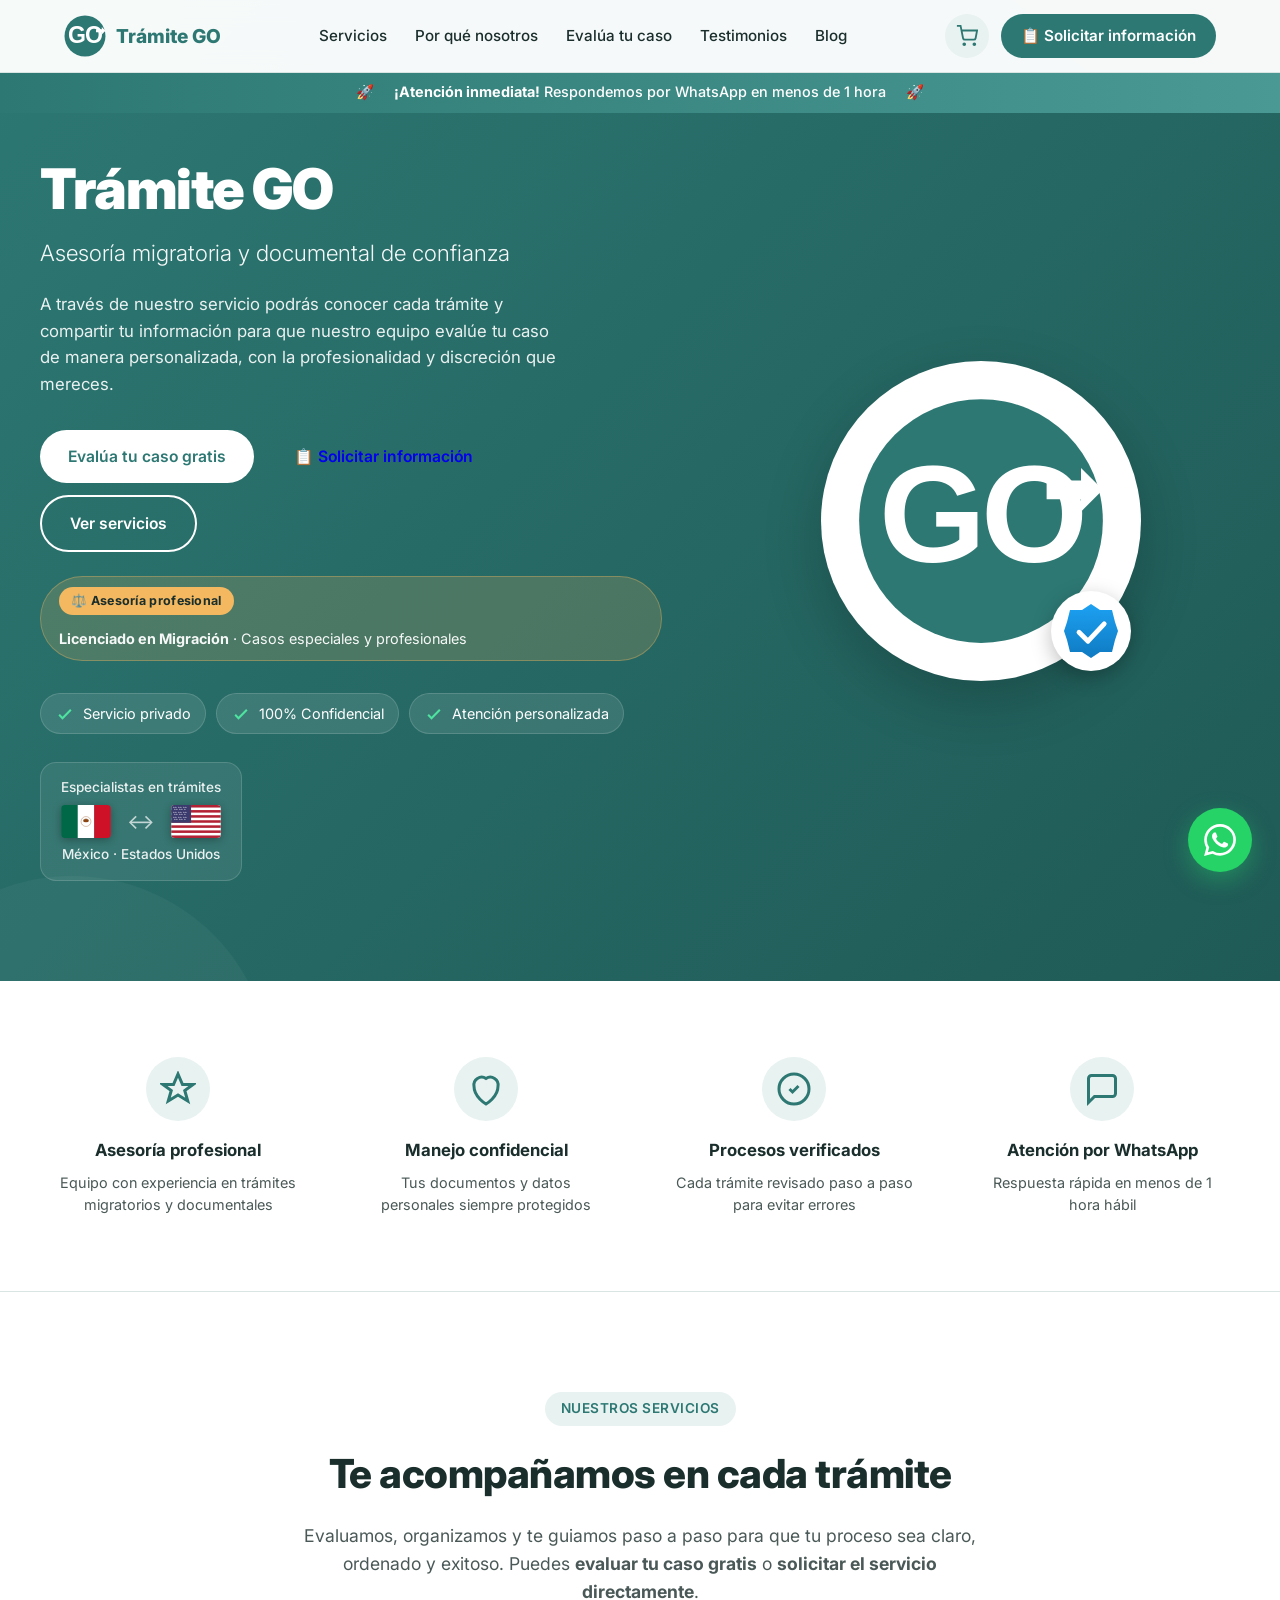
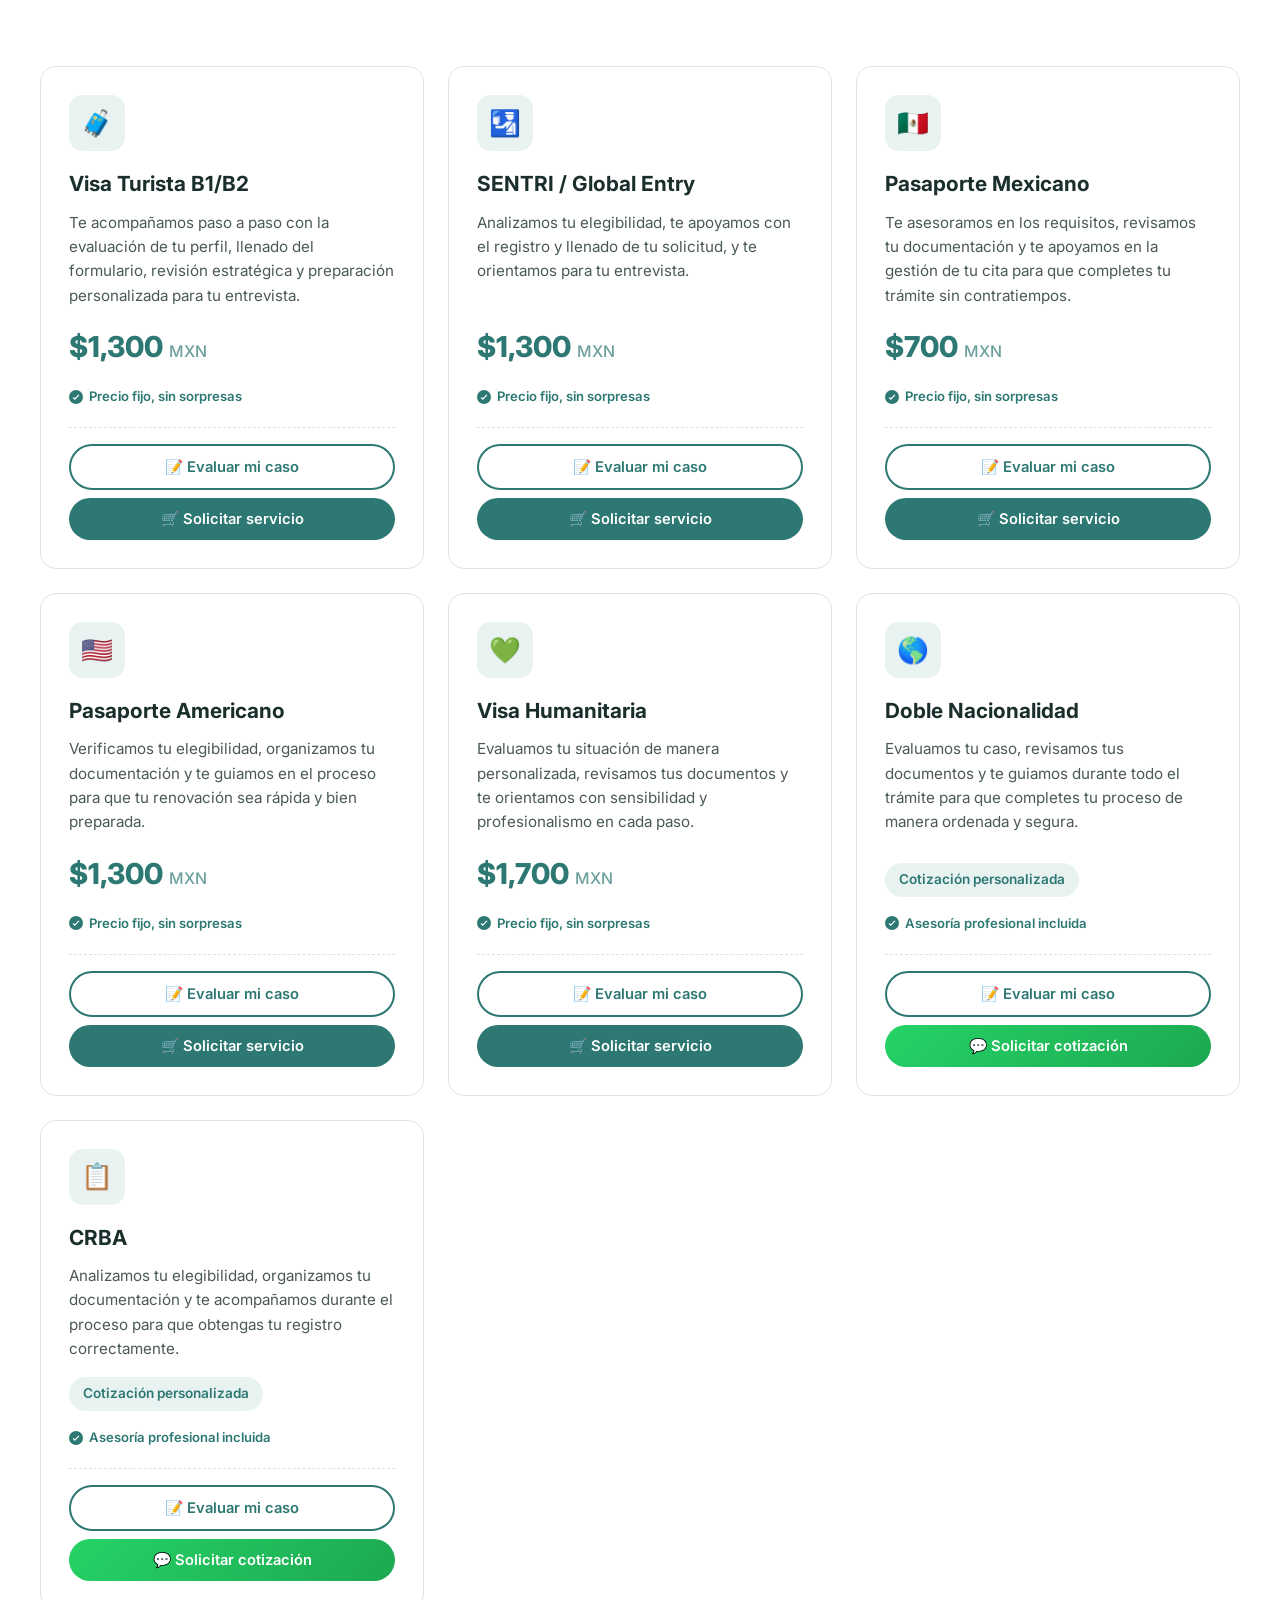
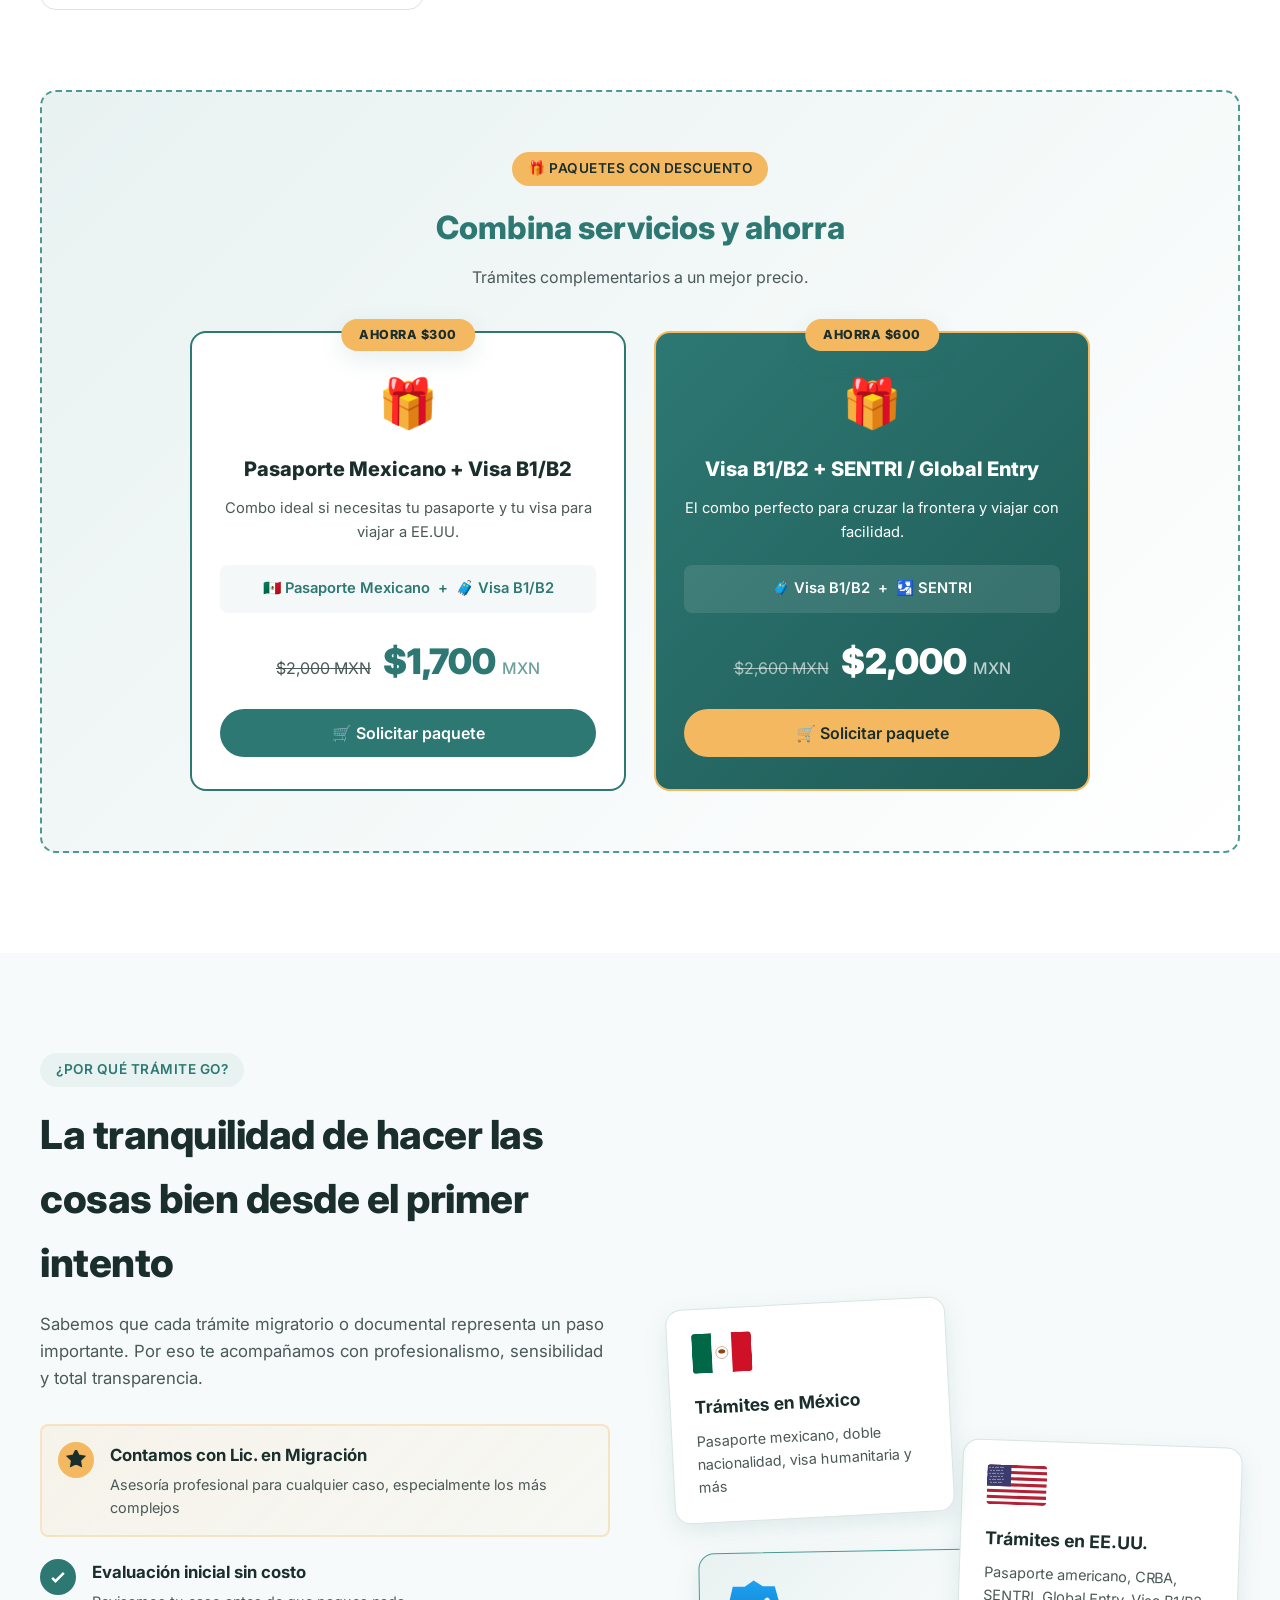
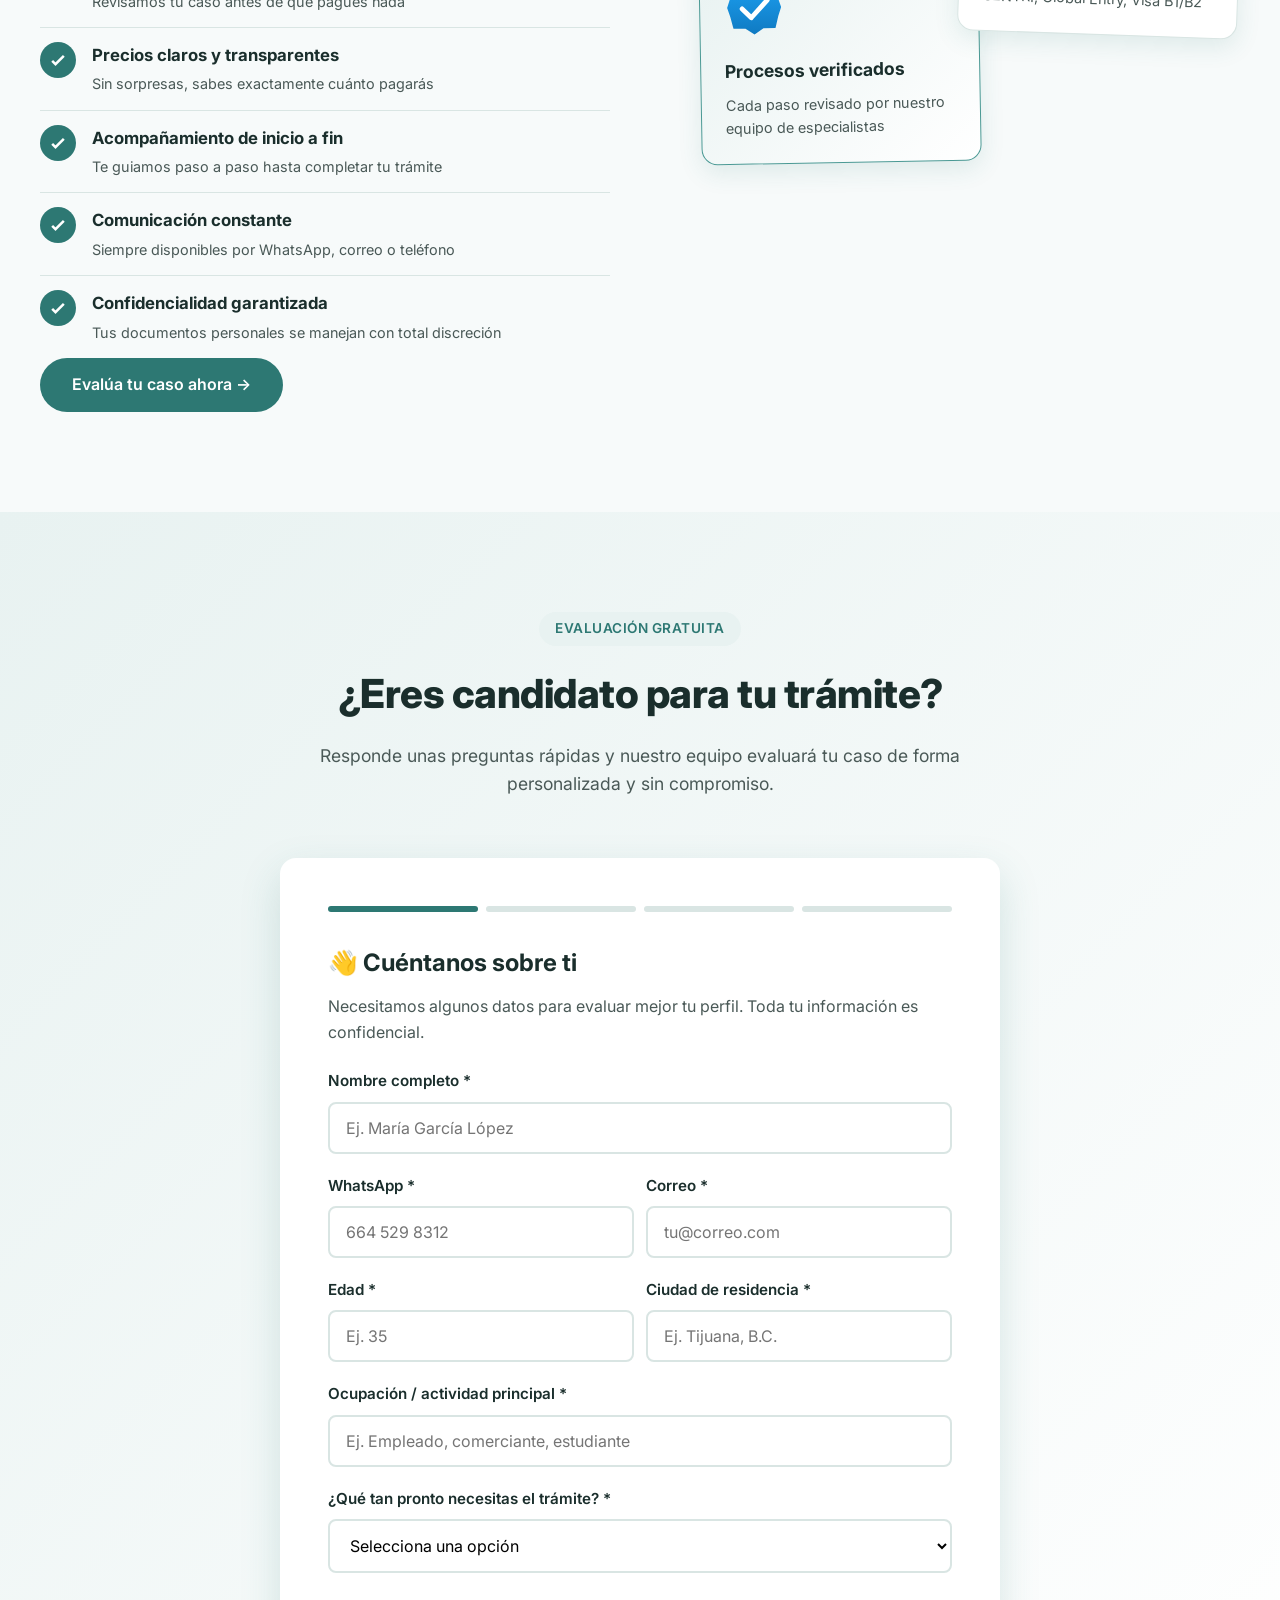
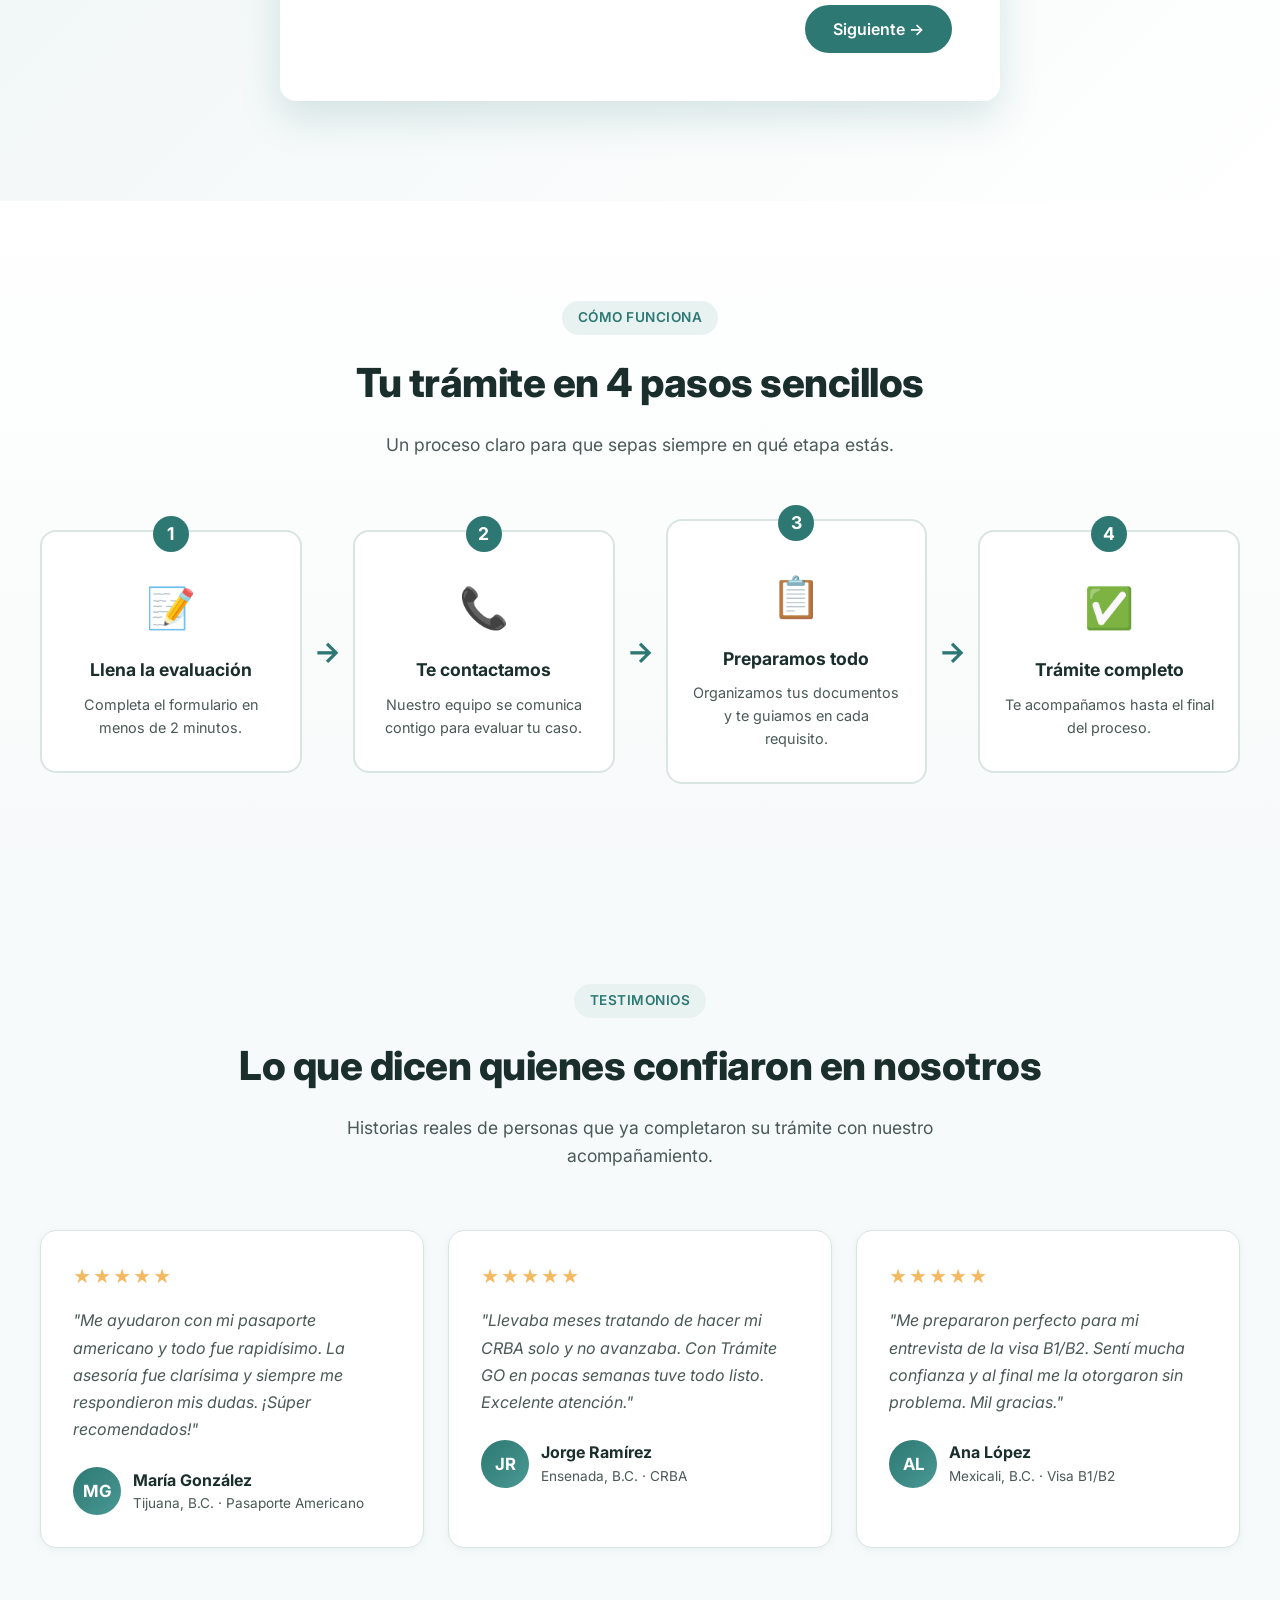
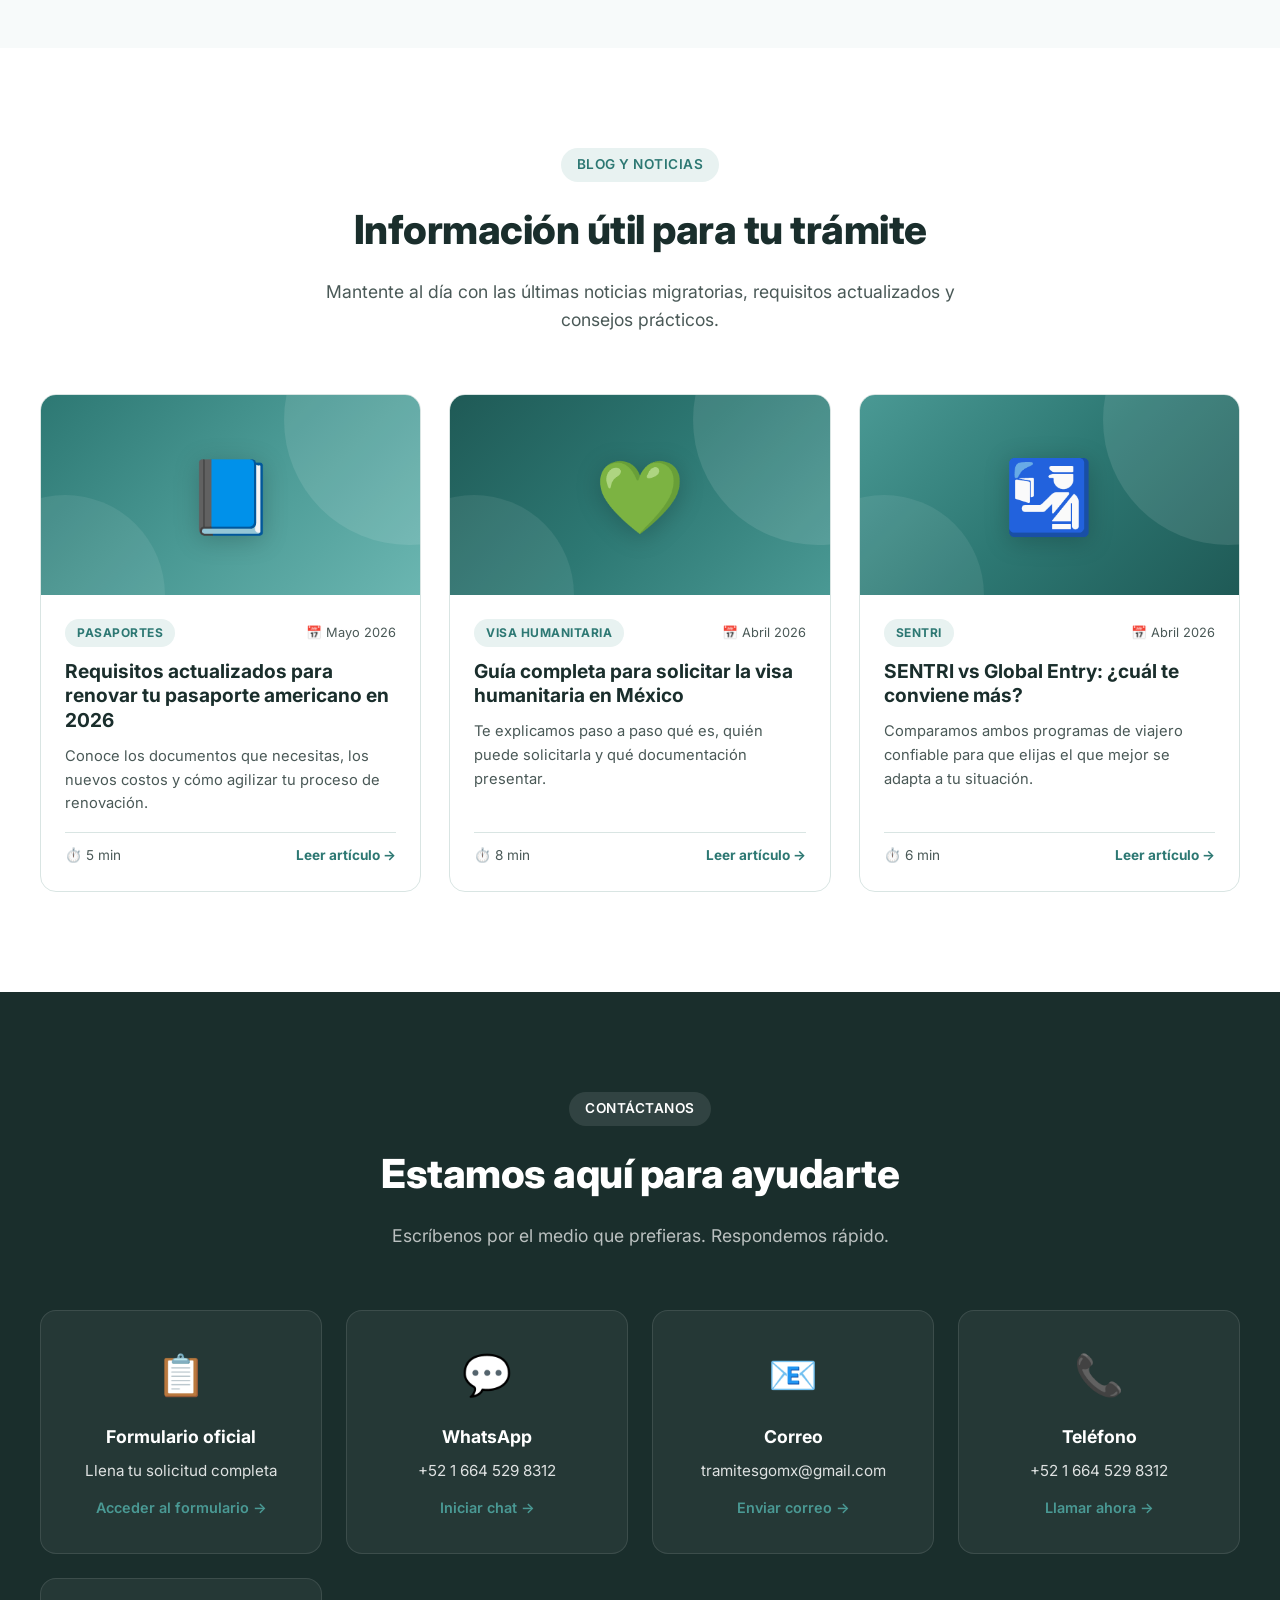
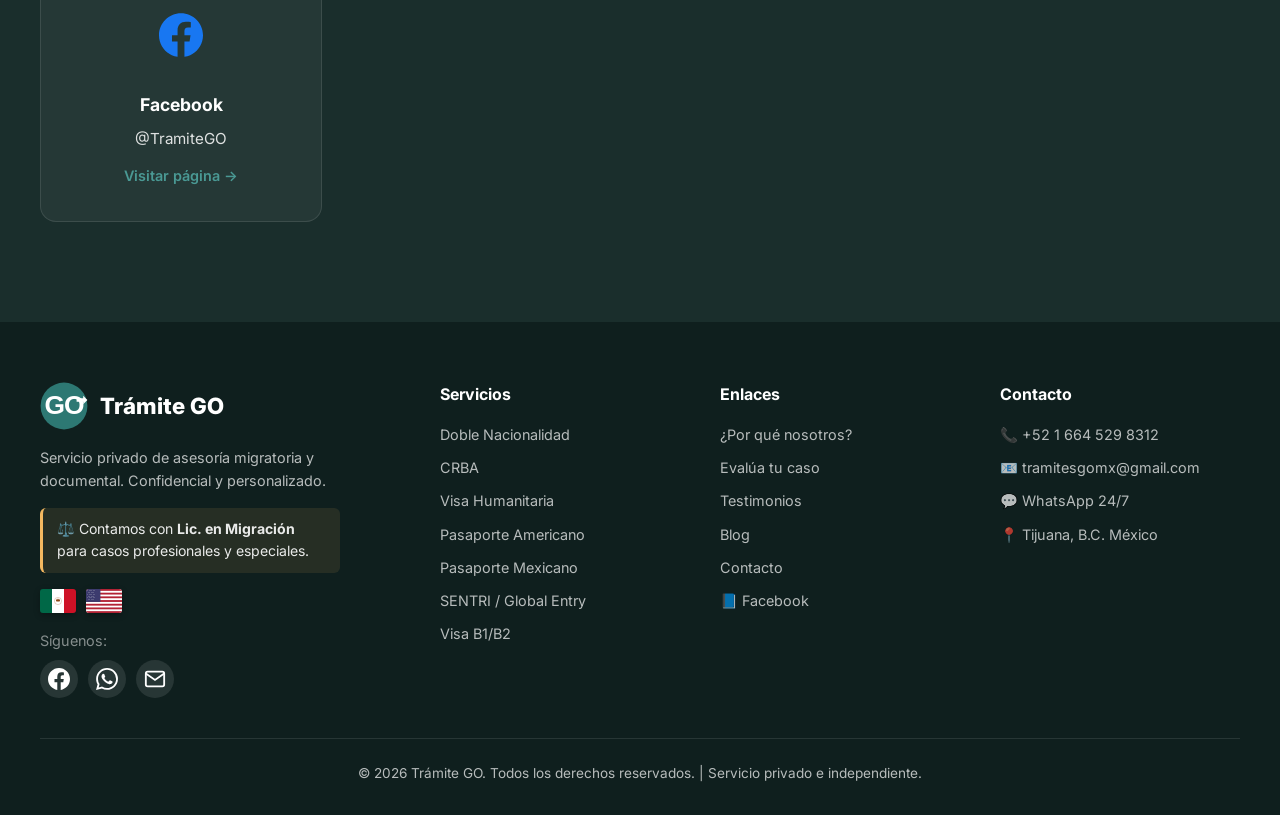
==== commit 1c031c1d: "Update index.html" ====
--- a/index.html
+++ b/index.html
@@ -36,7 +36,7 @@
           <svg width="22" height="22" viewBox="0 0 24 24" fill="none" stroke="currentColor" stroke-width="2"><circle cx="9" cy="21" r="1"/><circle cx="20" cy="21" r="1"/><path d="M1 1h4l2.7 13.4a2 2 0 002 1.6h9.7a2 2 0 002-1.6L23 6H6"/></svg>
           <span class="cart-count" id="cartCount">0</span>
         </button>
-        <a href="#contacto" class="nav-cta">Contáctanos</a>
+        <a href="https://tramite-go.vercel.app/captura" target="_blank" rel="noopener" class="nav-cta">📋 Solicitar información</a>
       </div>
       <button class="menu-toggle" id="menuToggle" aria-label="Abrir menú">&#9776;</button>
     </div>
@@ -56,6 +56,7 @@
         <p class="hero-description">A través de nuestro servicio podrás conocer cada trámite y compartir tu información para que nuestro equipo evalúe tu caso de manera personalizada, con la profesionalidad y discreción que mereces.</p>
         <div class="hero-buttons">
           <a href="#evaluador" class="btn btn-primary">Evalúa tu caso gratis</a>
+          <a href="https://tramite-go.vercel.app/captura" target="_blank" rel="noopener" class="btn btn-cta-internal">📋 Solicitar información</a>
           <a href="#servicios" class="btn btn-secondary">Ver servicios</a>
         </div>
         <div class="hero-licencia">
@@ -528,6 +529,12 @@
         <p class="section-subtitle contact-subtitle">Escríbenos por el medio que prefieras. Respondemos rápido.</p>
       </div>
       <div class="contact-grid">
+        <a href="https://tramite-go.vercel.app/captura" target="_blank" rel="noopener" class="contact-card contact-card-featured">
+          <div class="contact-icon">📋</div>
+          <h4>Formulario oficial</h4>
+          <p>Llena tu solicitud completa</p>
+          <span class="contact-action">Acceder al formulario →</span>
+        </a>
         <a href="https://wa.me/5216645298312?text=Hola%20Tr%C3%A1mite%20GO%2C%20quisiera%20m%C3%A1s%20informaci%C3%B3n" target="_blank" class="contact-card">
           <div class="contact-icon">💬</div>
           <h4>WhatsApp</h4>
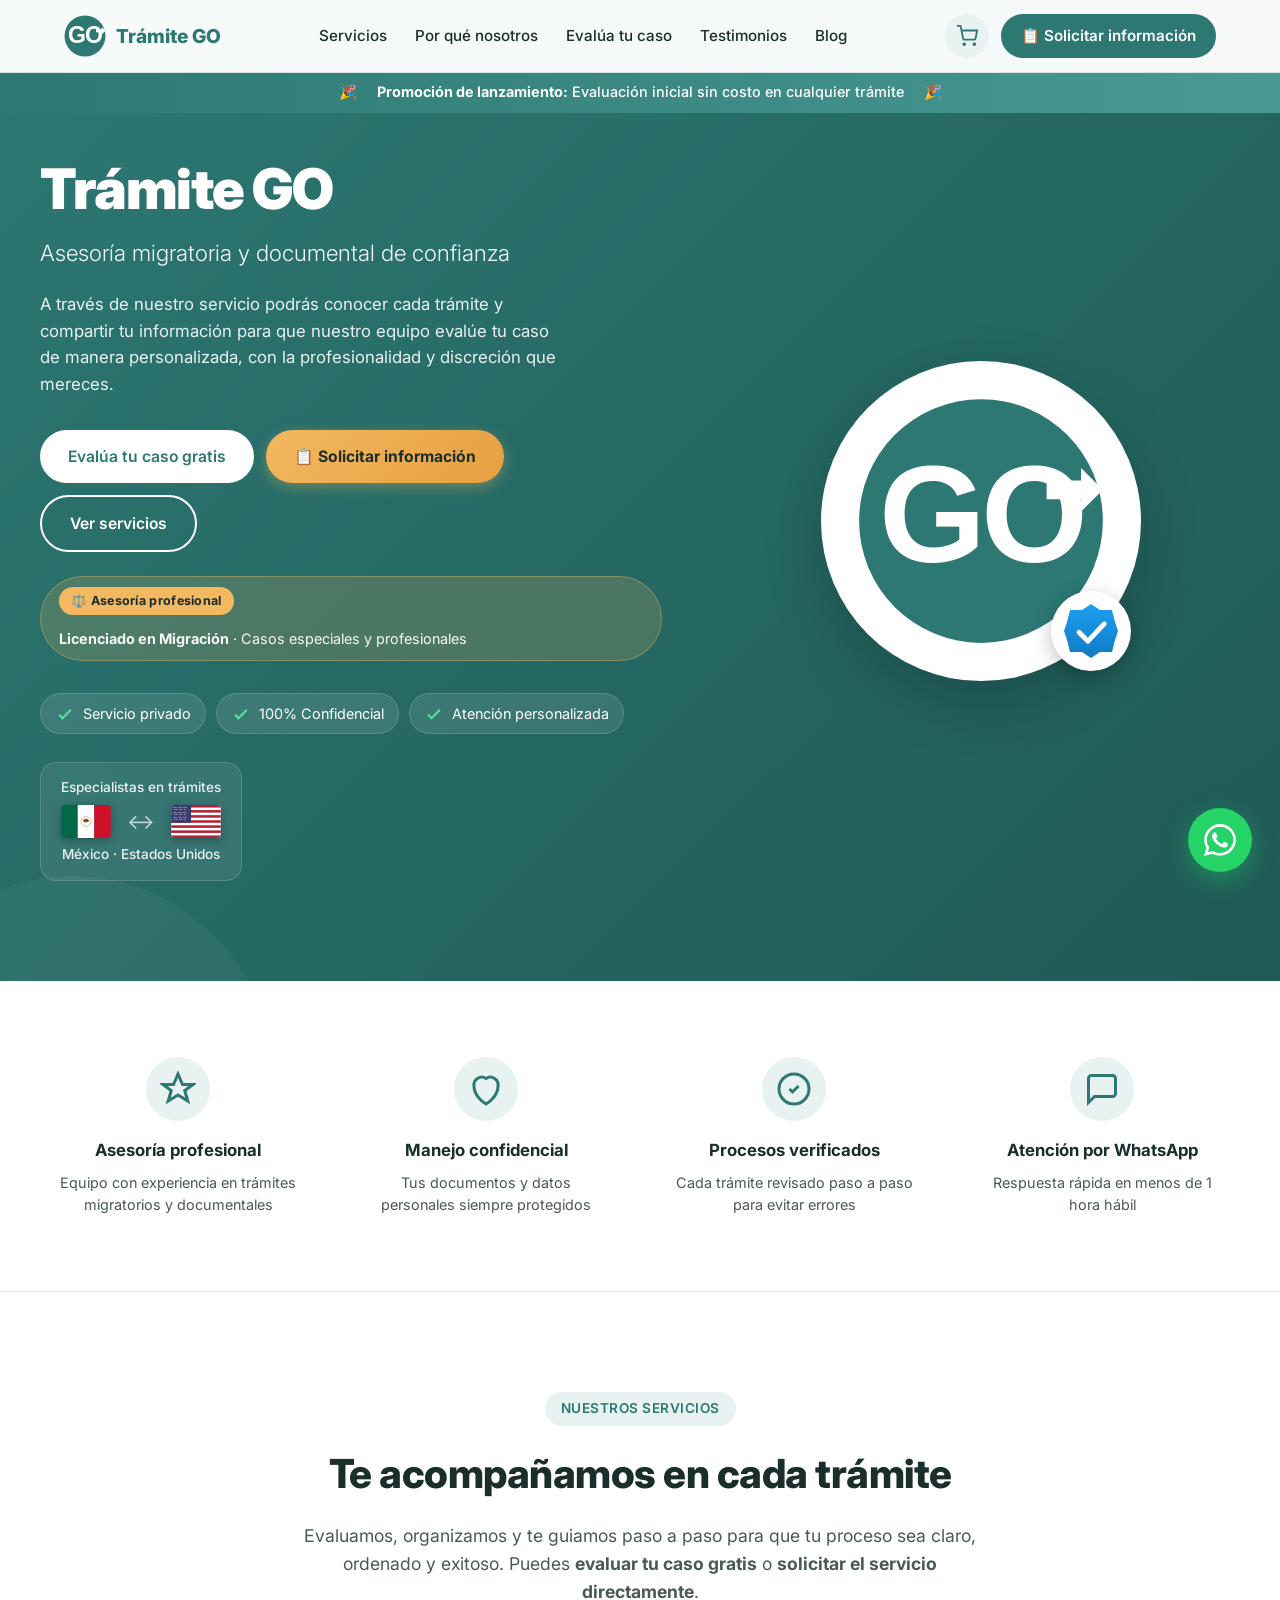
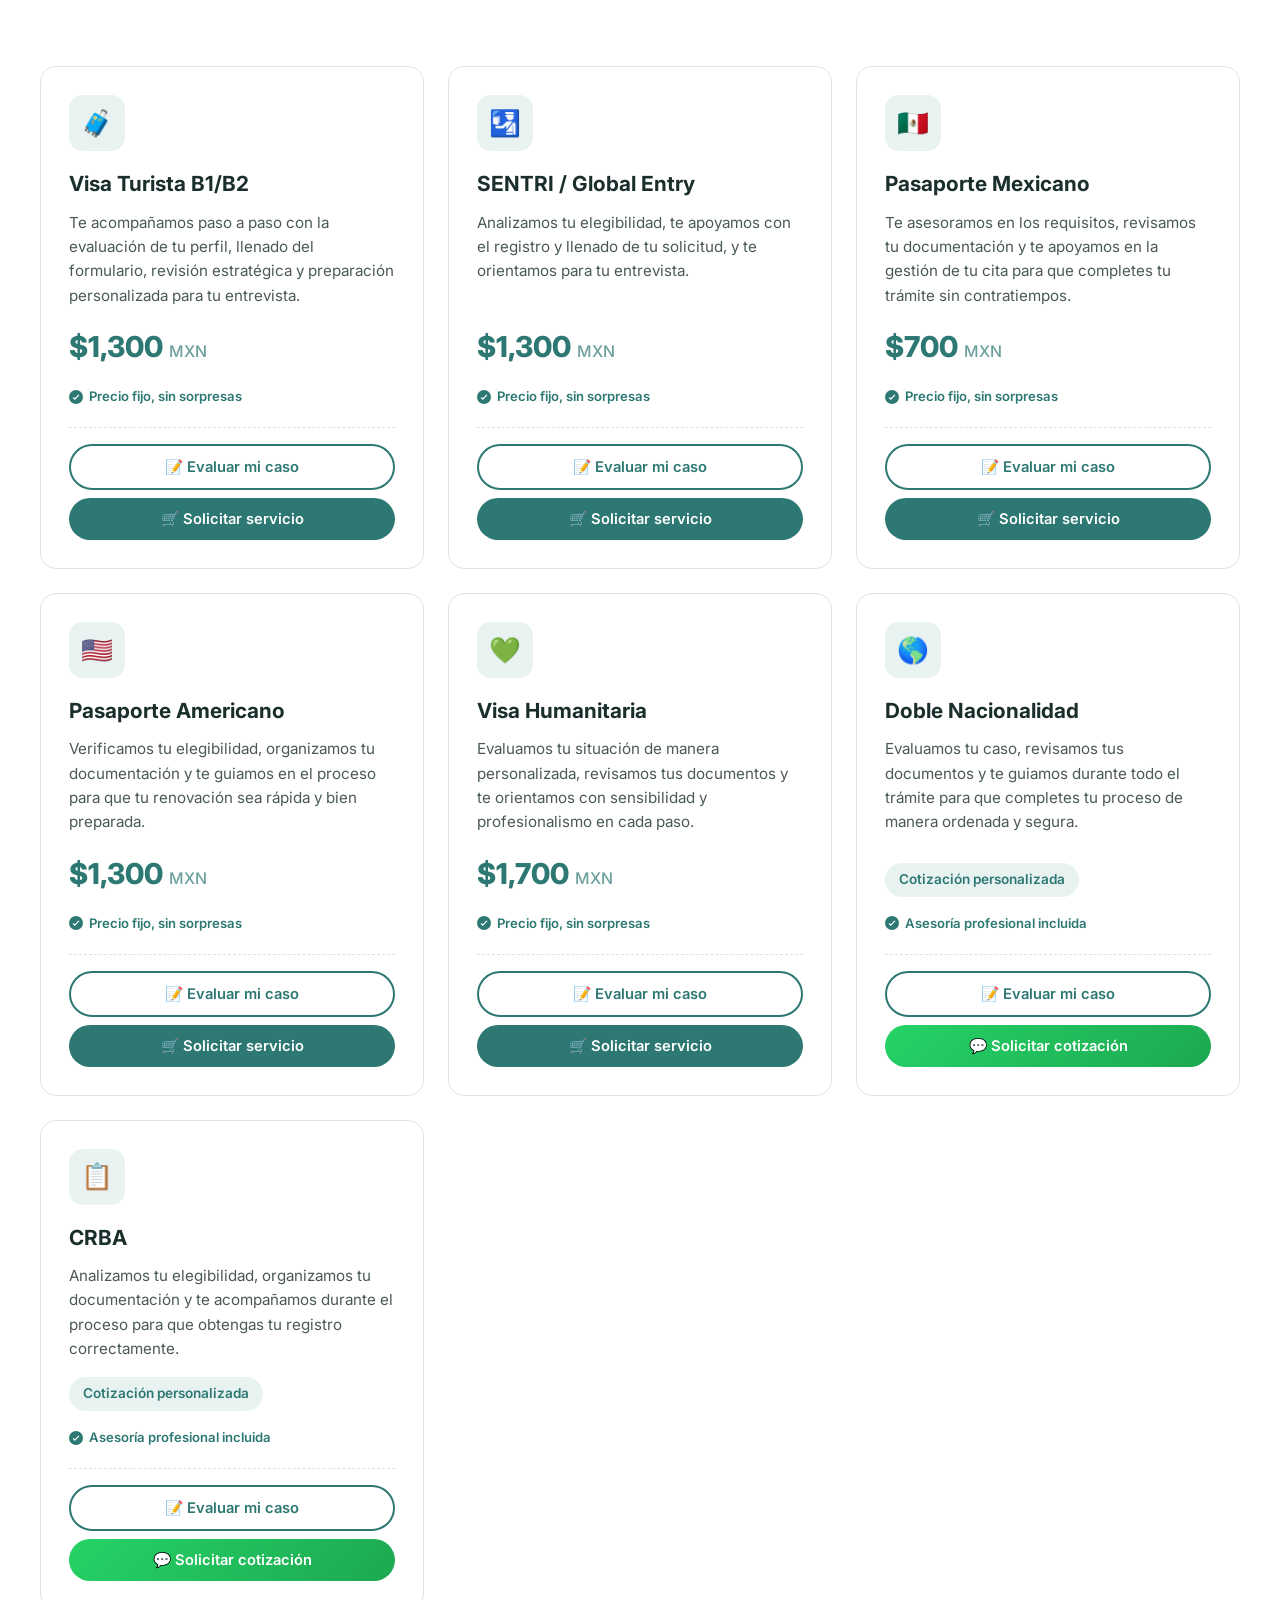
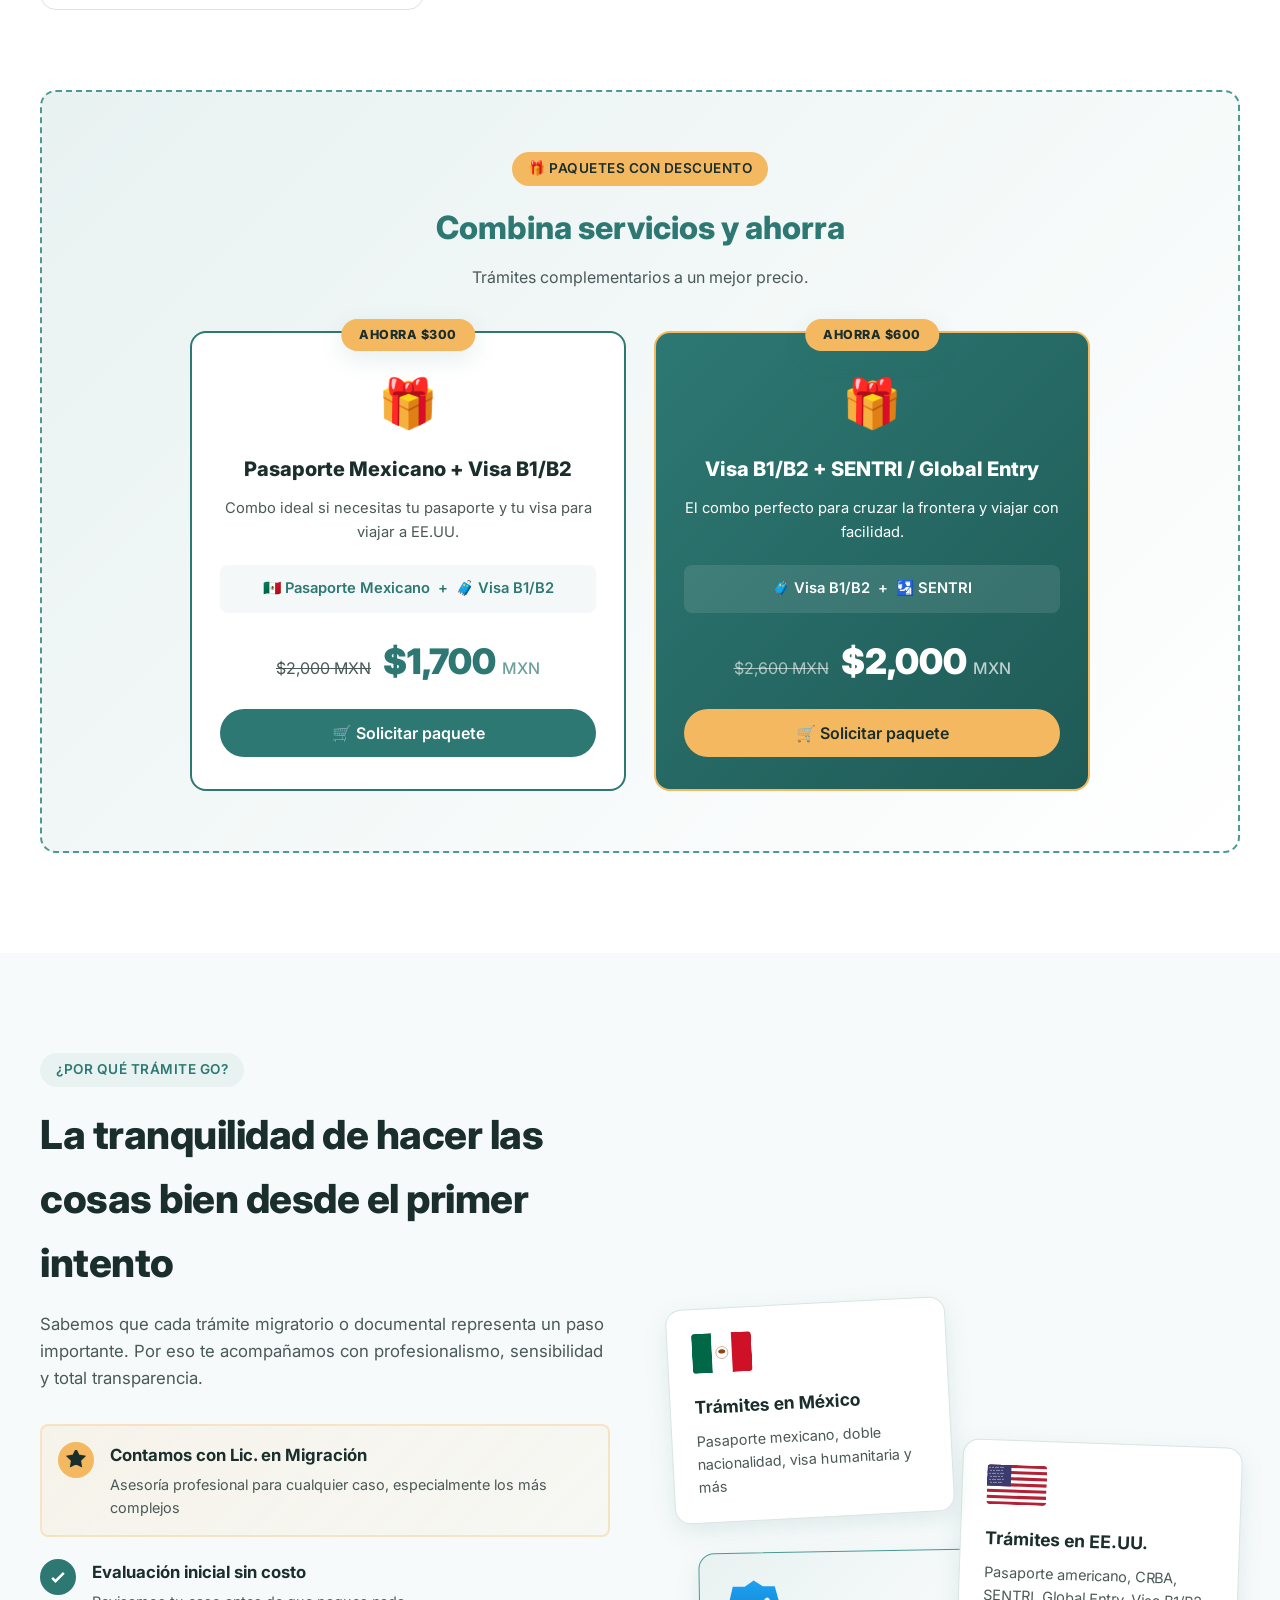
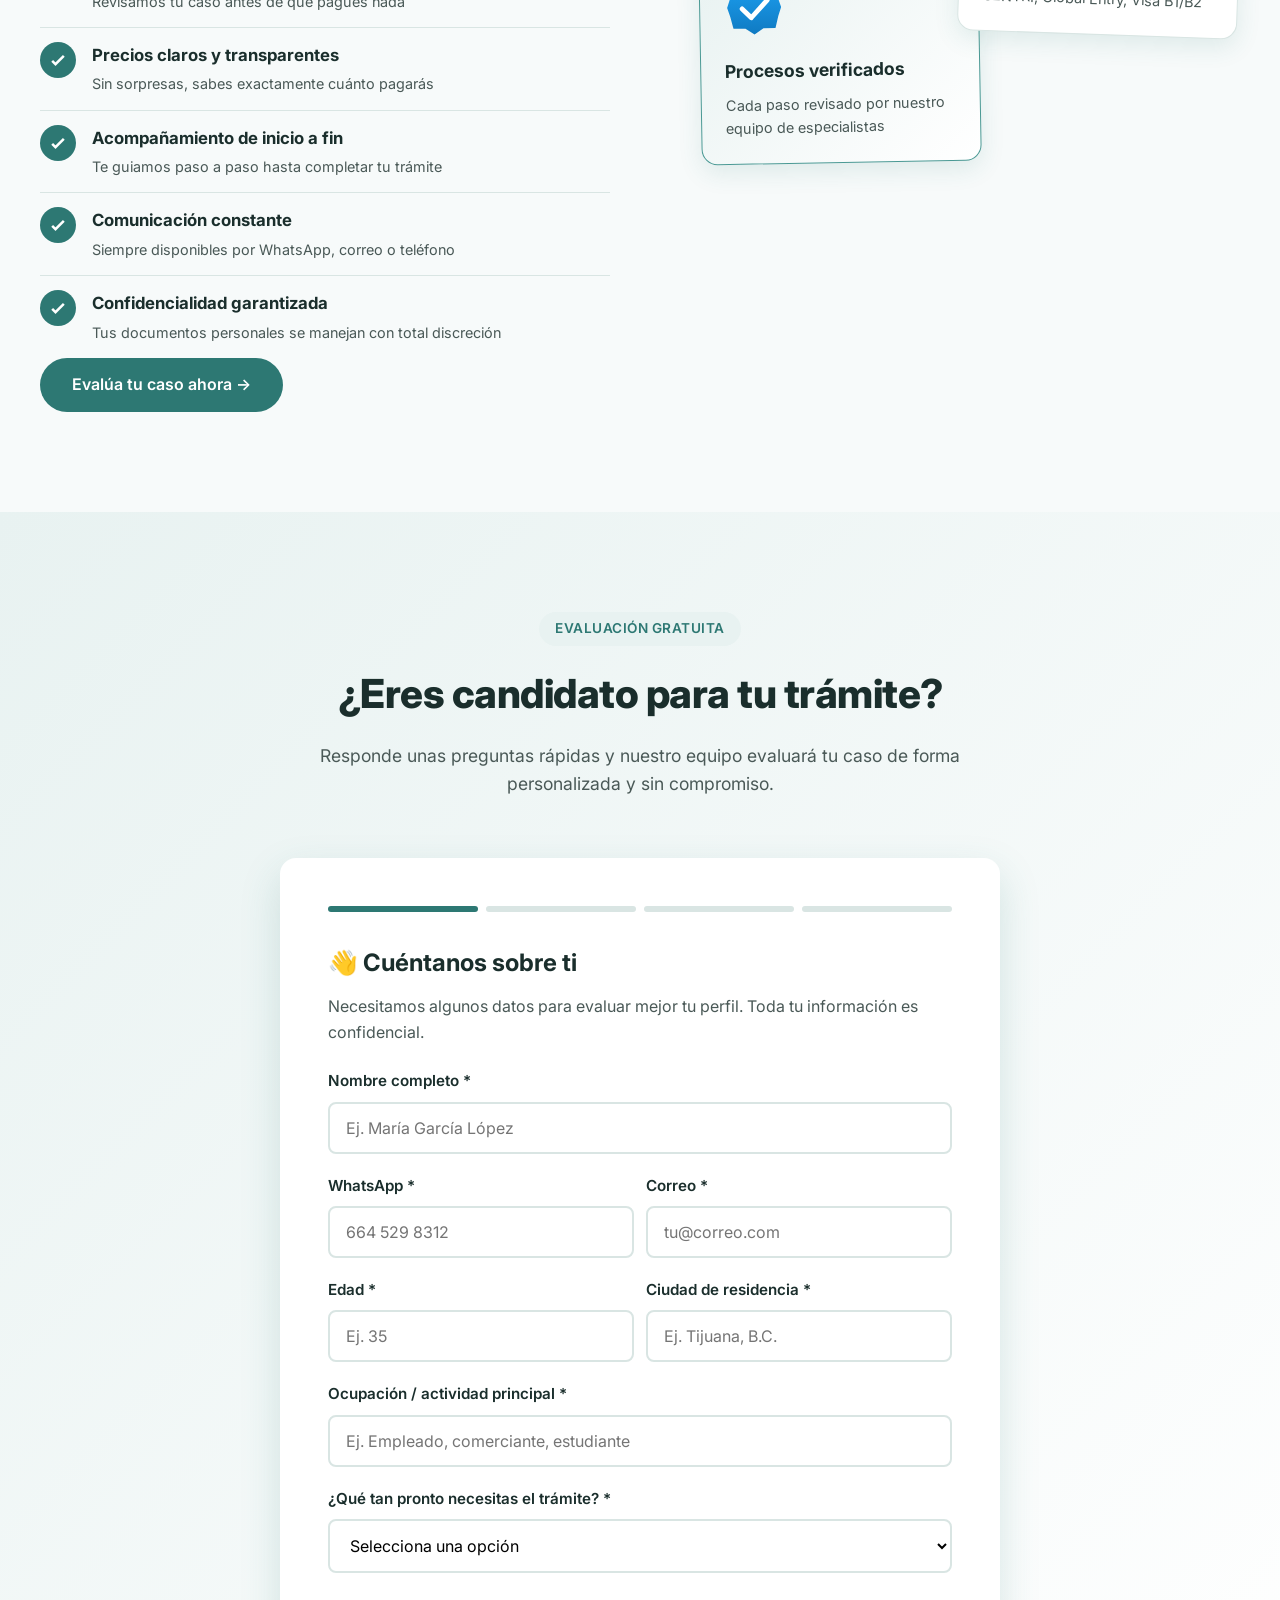
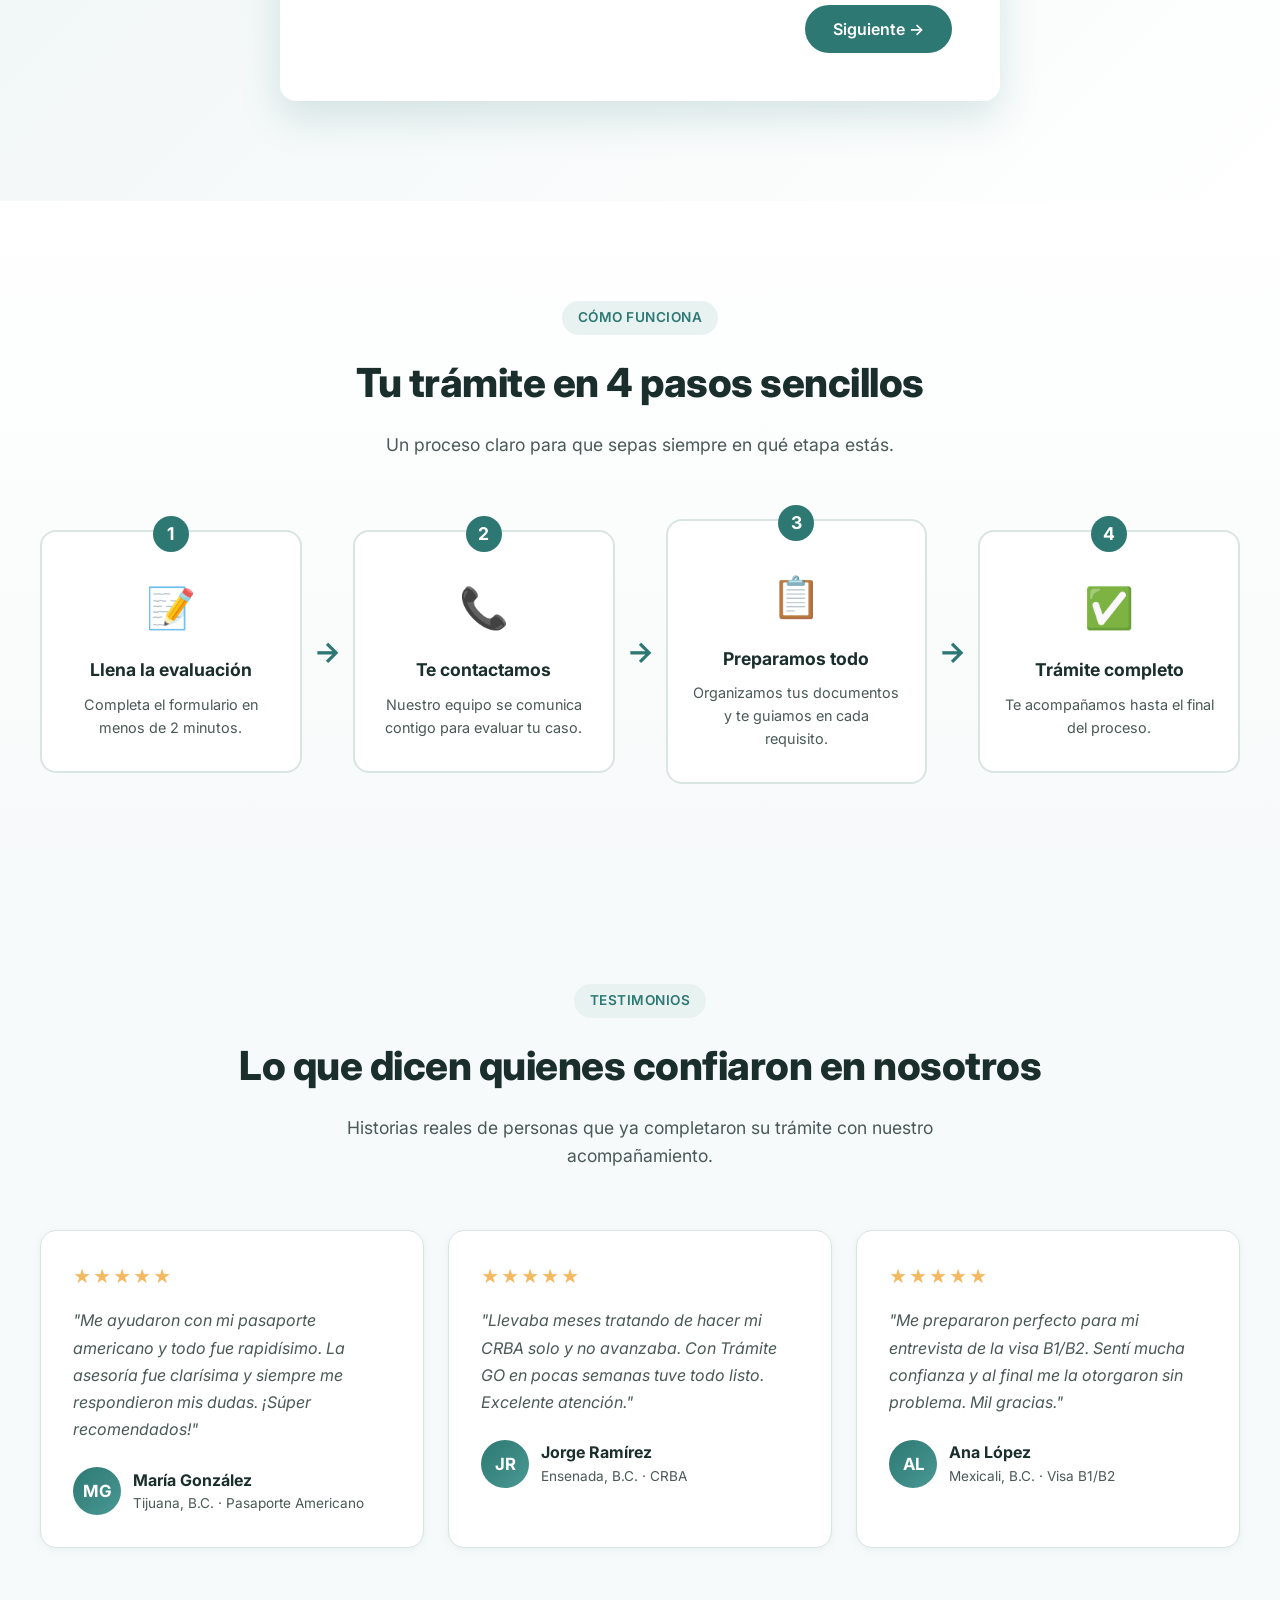
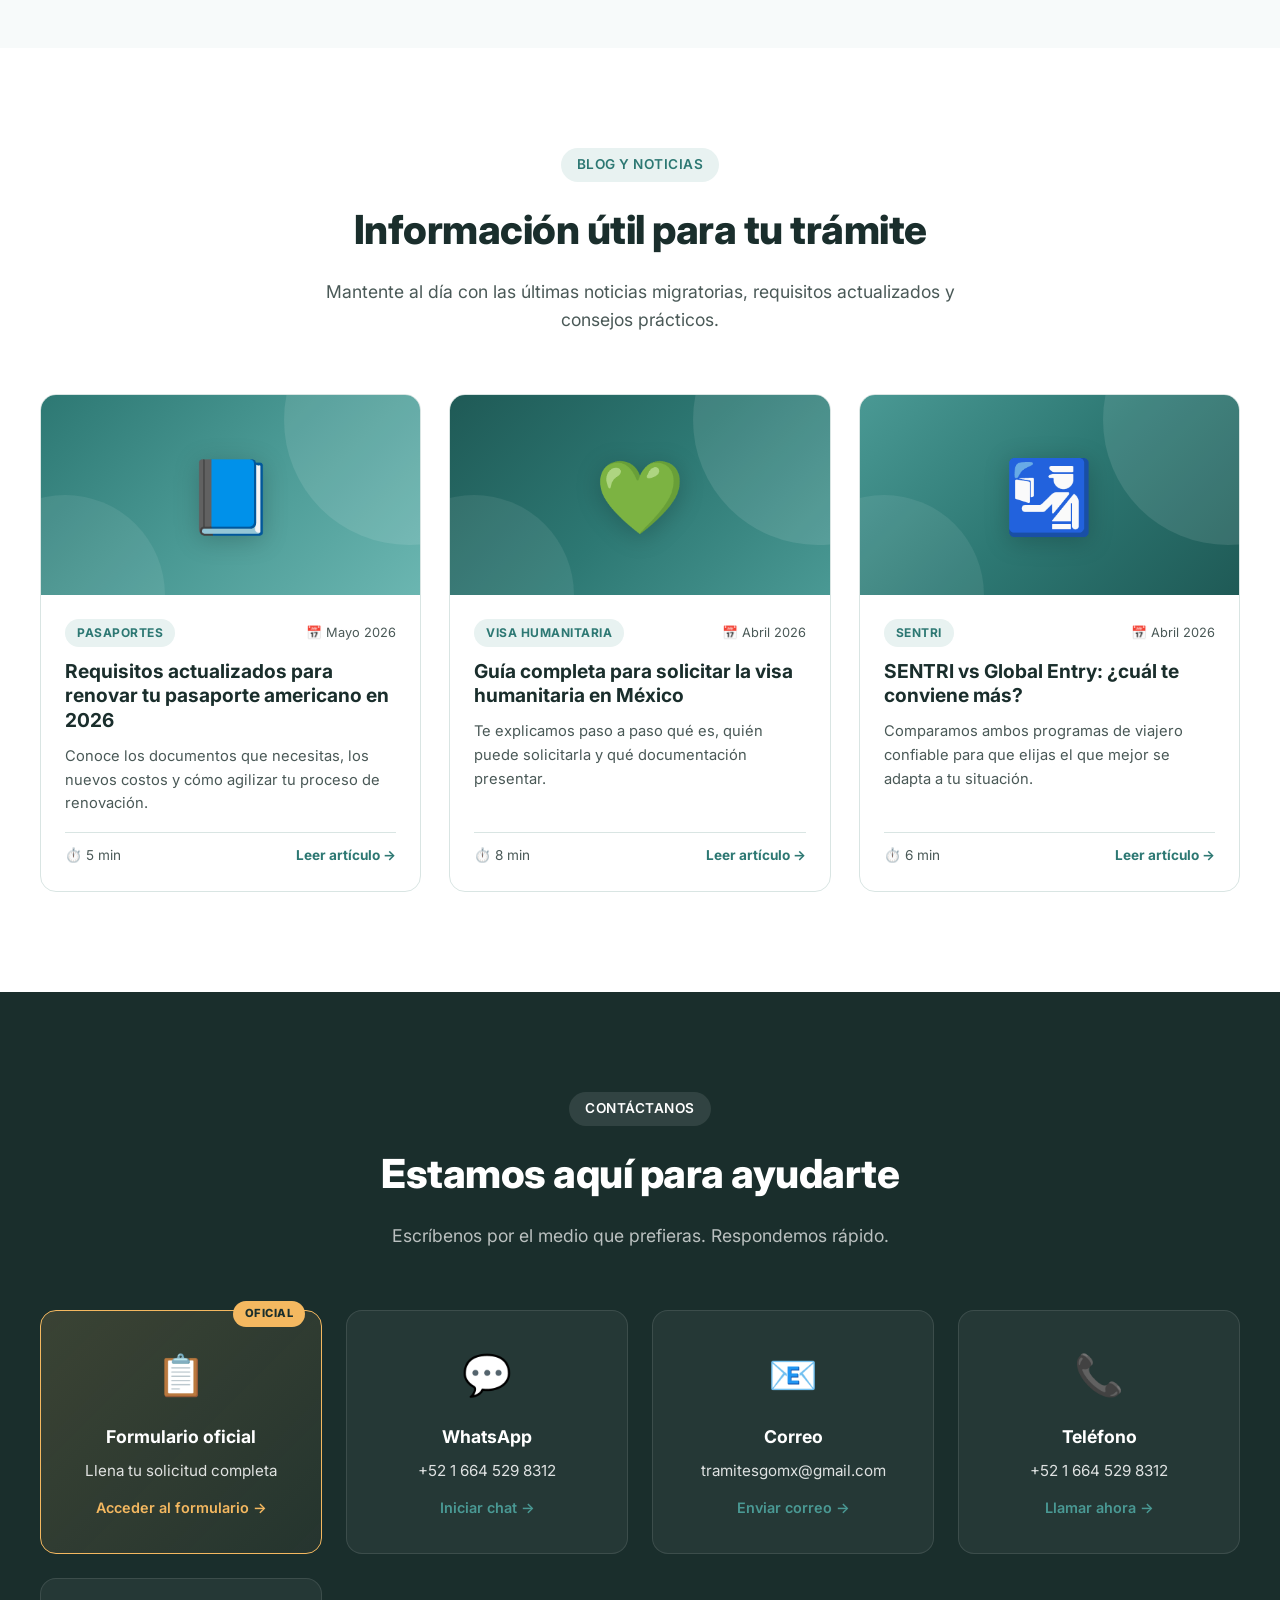
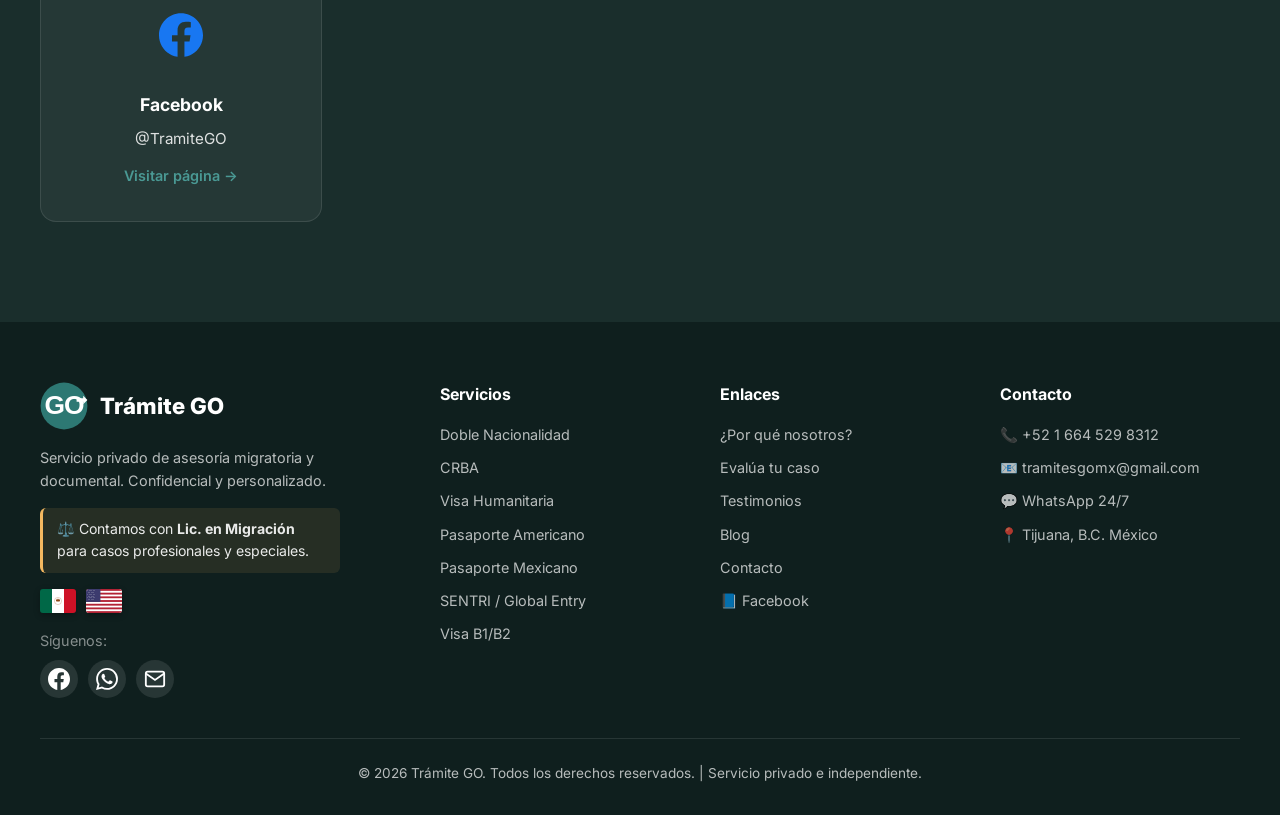
==== commit 5a119300: "Add files via upload" ====
--- a/index.html
+++ b/index.html
@@ -382,9 +382,12 @@
             <h3 class="result-title">¡Conectándote con un asesor!</h3>
             <p class="result-message" id="resultMessage">Estamos preparando tu información para enviarla al equipo.</p>
             <div class="result-actions">
+              <a href="#" id="btnIrCaptura" class="btn-cta-internal-result" target="_blank">
+                📋 Continuar al formulario
+              </a>
               <a href="#" id="whatsappResult" class="btn-whatsapp-result" target="_blank">
                 <svg width="22" height="22" viewBox="0 0 24 24" fill="currentColor"><path d="M17.472 14.382c-.297-.149-1.758-.867-2.03-.967-.273-.099-.471-.148-.67.15-.197.297-.767.966-.94 1.164-.173.199-.347.223-.644.075-.297-.15-1.255-.463-2.39-1.475-.883-.788-1.48-1.761-1.653-2.059-.173-.297-.018-.458.13-.606.134-.133.298-.347.446-.52.149-.174.198-.298.298-.497.099-.198.05-.371-.025-.52-.075-.149-.669-1.612-.916-2.207-.242-.579-.487-.5-.669-.51-.173-.008-.371-.01-.57-.01-.198 0-.52.074-.792.372-.272.297-1.04 1.016-1.04 2.479 0 1.462 1.065 2.875 1.213 3.074.149.198 2.096 3.2 5.077 4.487.709.306 1.262.489 1.694.625.712.227 1.36.195 1.871.118.571-.085 1.758-.719 2.006-1.413.248-.694.248-1.289.173-1.413-.074-.124-.272-.198-.57-.347m-5.421 7.403h-.004a9.87 9.87 0 01-5.031-1.378l-.361-.214-3.741.982.998-3.648-.235-.374a9.86 9.86 0 01-1.51-5.26c.001-5.45 4.436-9.884 9.888-9.884 2.64 0 5.122 1.03 6.988 2.898a9.825 9.825 0 012.893 6.994c-.003 5.45-4.437 9.884-9.885 9.884m8.413-18.297A11.815 11.815 0 0012.05 0C5.495 0 .16 5.335.157 11.892c0 2.096.547 4.142 1.588 5.945L.057 24l6.305-1.654a11.882 11.882 0 005.683 1.448h.005c6.554 0 11.89-5.335 11.893-11.893a11.821 11.821 0 00-3.48-8.413z"/></svg>
-                Continuar por WhatsApp
+                WhatsApp directo
               </a>
               <button type="button" class="btn btn-cta-secondary" onclick="resetEvaluator()">Hacer otra evaluación</button>
             </div>
--- a/styles.css
+++ b/styles.css
@@ -1747,3 +1747,68 @@
   background: var(--primary);
   transform: translateY(-3px);
 }
+
+/* ===== BOTÓN SISTEMA INTERNO ===== */
+.btn-cta-internal {
+  background: linear-gradient(135deg, #F4B860 0%, #E5A040 100%);
+  color: var(--text);
+  font-weight: 700;
+  box-shadow: 0 4px 14px rgba(244, 184, 96, 0.35);
+}
+
+.btn-cta-internal:hover {
+  transform: translateY(-3px);
+  box-shadow: 0 8px 20px rgba(244, 184, 96, 0.5);
+}
+
+.contact-card-featured {
+  background: linear-gradient(135deg, rgba(244, 184, 96, 0.15), rgba(244, 184, 96, 0.05)) !important;
+  border-color: var(--accent) !important;
+  position: relative;
+}
+
+.contact-card-featured::before {
+  content: 'OFICIAL';
+  position: absolute;
+  top: -10px;
+  right: 16px;
+  background: var(--accent);
+  color: var(--text);
+  padding: 4px 12px;
+  border-radius: 50px;
+  font-size: 0.7rem;
+  font-weight: 800;
+  letter-spacing: 0.5px;
+}
+
+.contact-card-featured .contact-action {
+  color: var(--accent) !important;
+}
+
+/* ===== BOTÓN IR A CAPTURA EN PASO 4 ===== */
+.btn-cta-internal-result {
+  display: inline-flex;
+  align-items: center;
+  gap: 10px;
+  padding: 16px 32px;
+  border-radius: 50px;
+  background: linear-gradient(135deg, #F4B860 0%, #E5A040 100%);
+  color: var(--text) !important;
+  text-decoration: none;
+  font-weight: 800;
+  font-size: 1.05rem;
+  box-shadow: 0 8px 24px rgba(244, 184, 96, 0.4);
+  transition: var(--transition);
+  animation: pulseAccent 2s ease-in-out infinite;
+}
+
+.btn-cta-internal-result:hover {
+  transform: translateY(-3px);
+  box-shadow: 0 12px 32px rgba(244, 184, 96, 0.55);
+  animation: none;
+}
+
+@keyframes pulseAccent {
+  0%, 100% { box-shadow: 0 8px 24px rgba(244, 184, 96, 0.4); }
+  50% { box-shadow: 0 8px 24px rgba(244, 184, 96, 0.65), 0 0 0 8px rgba(244, 184, 96, 0.18); }
+}
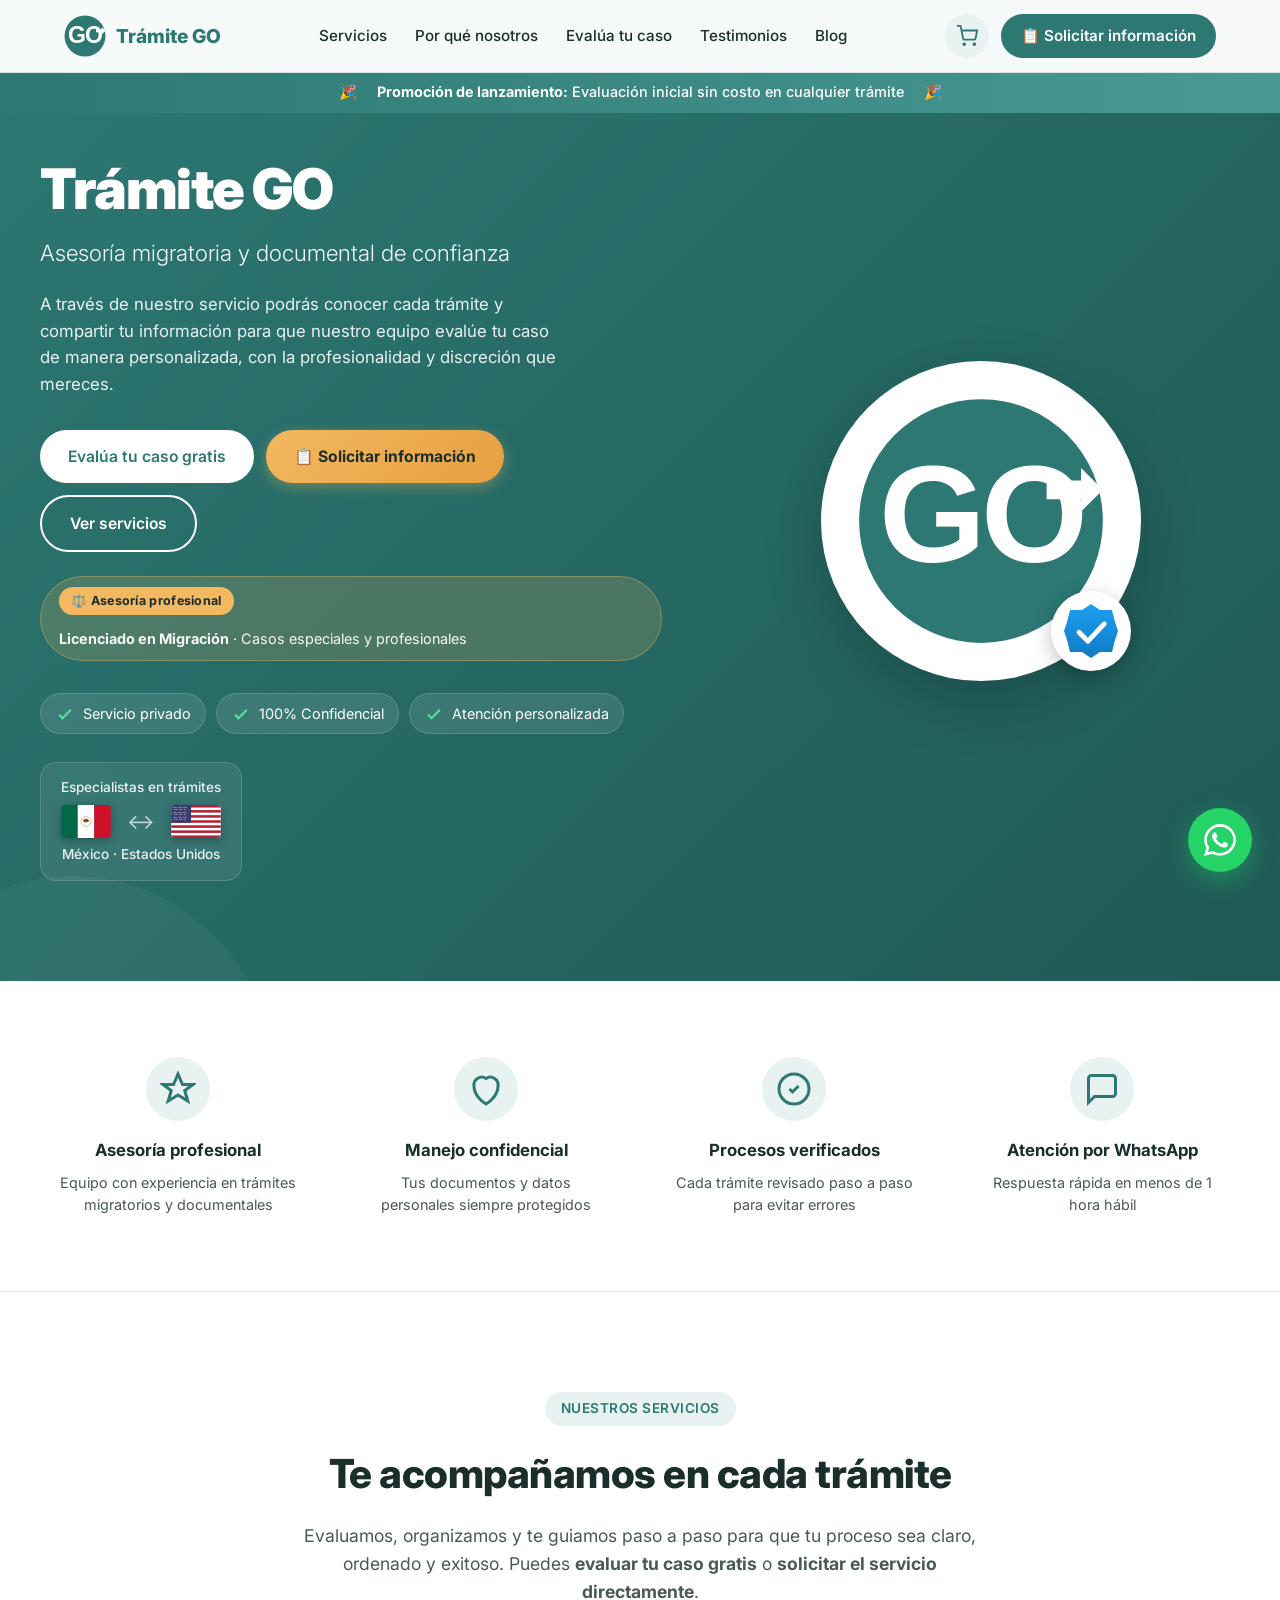
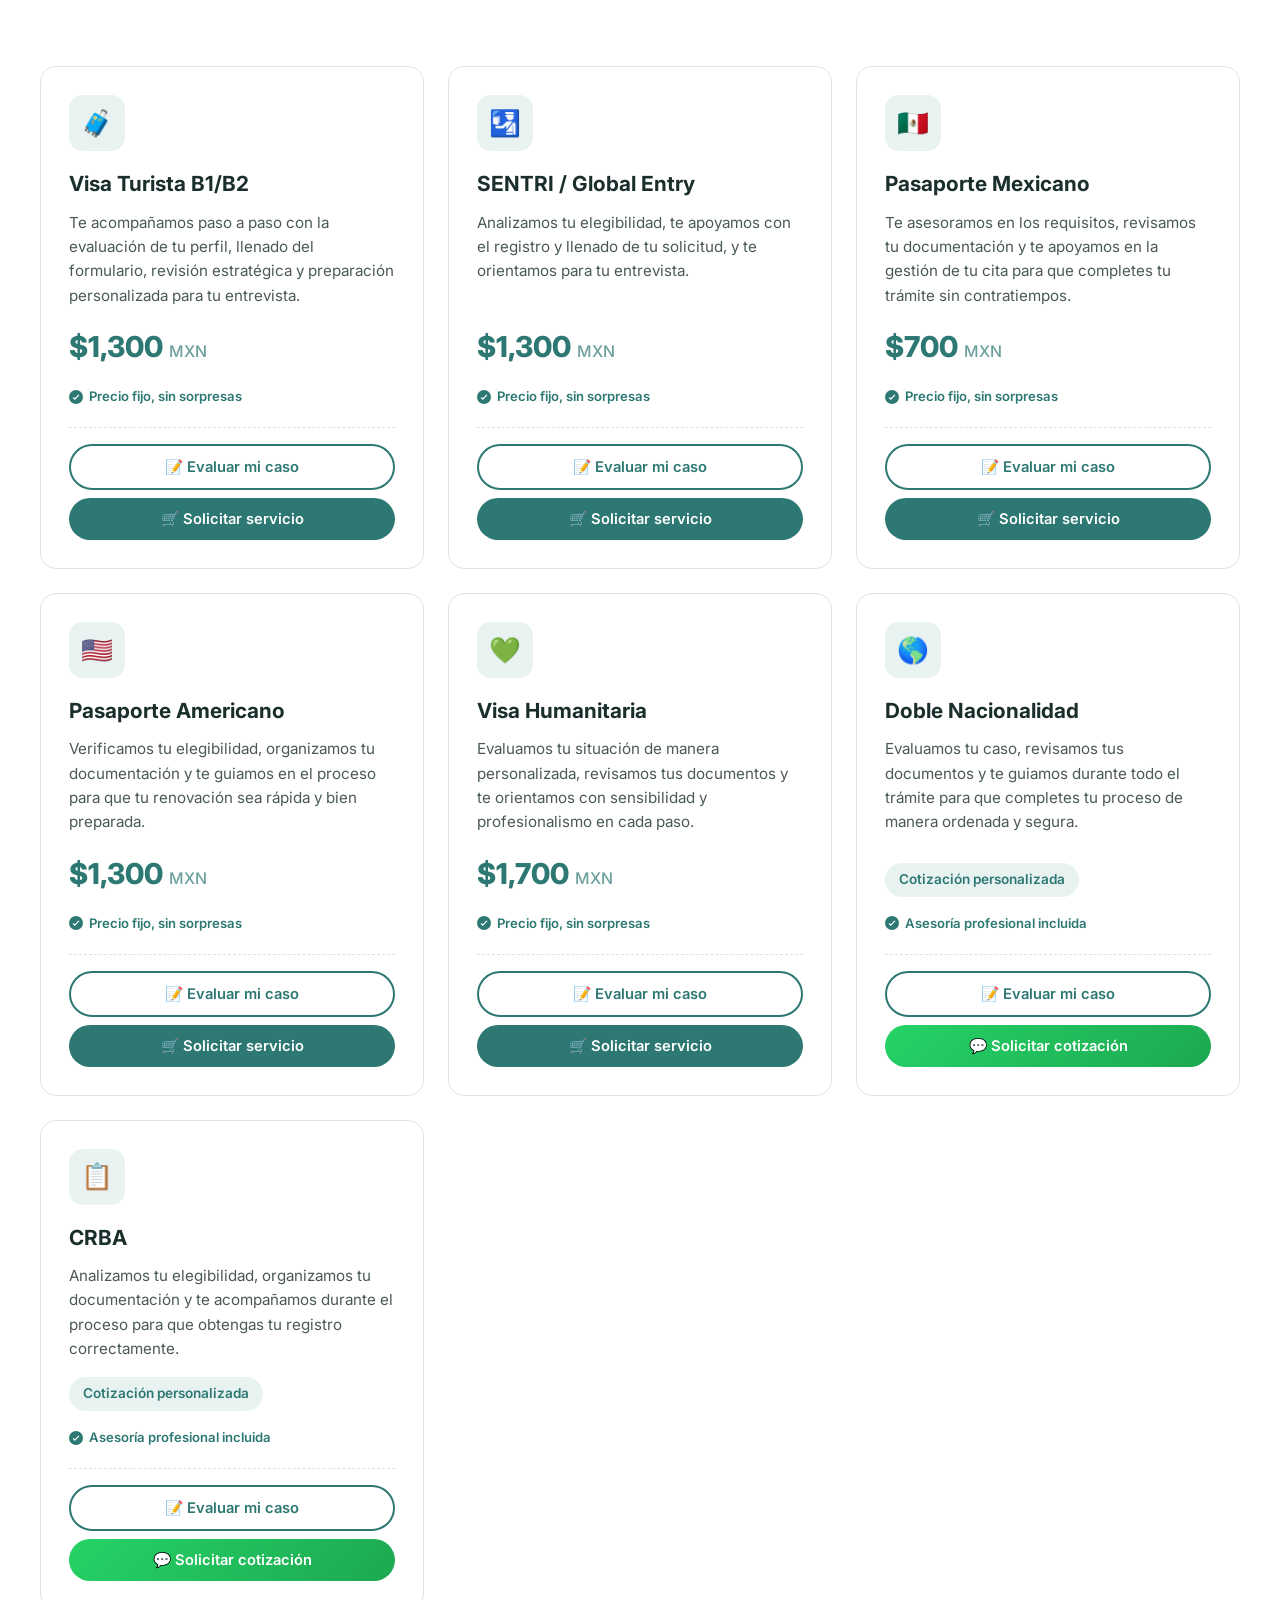
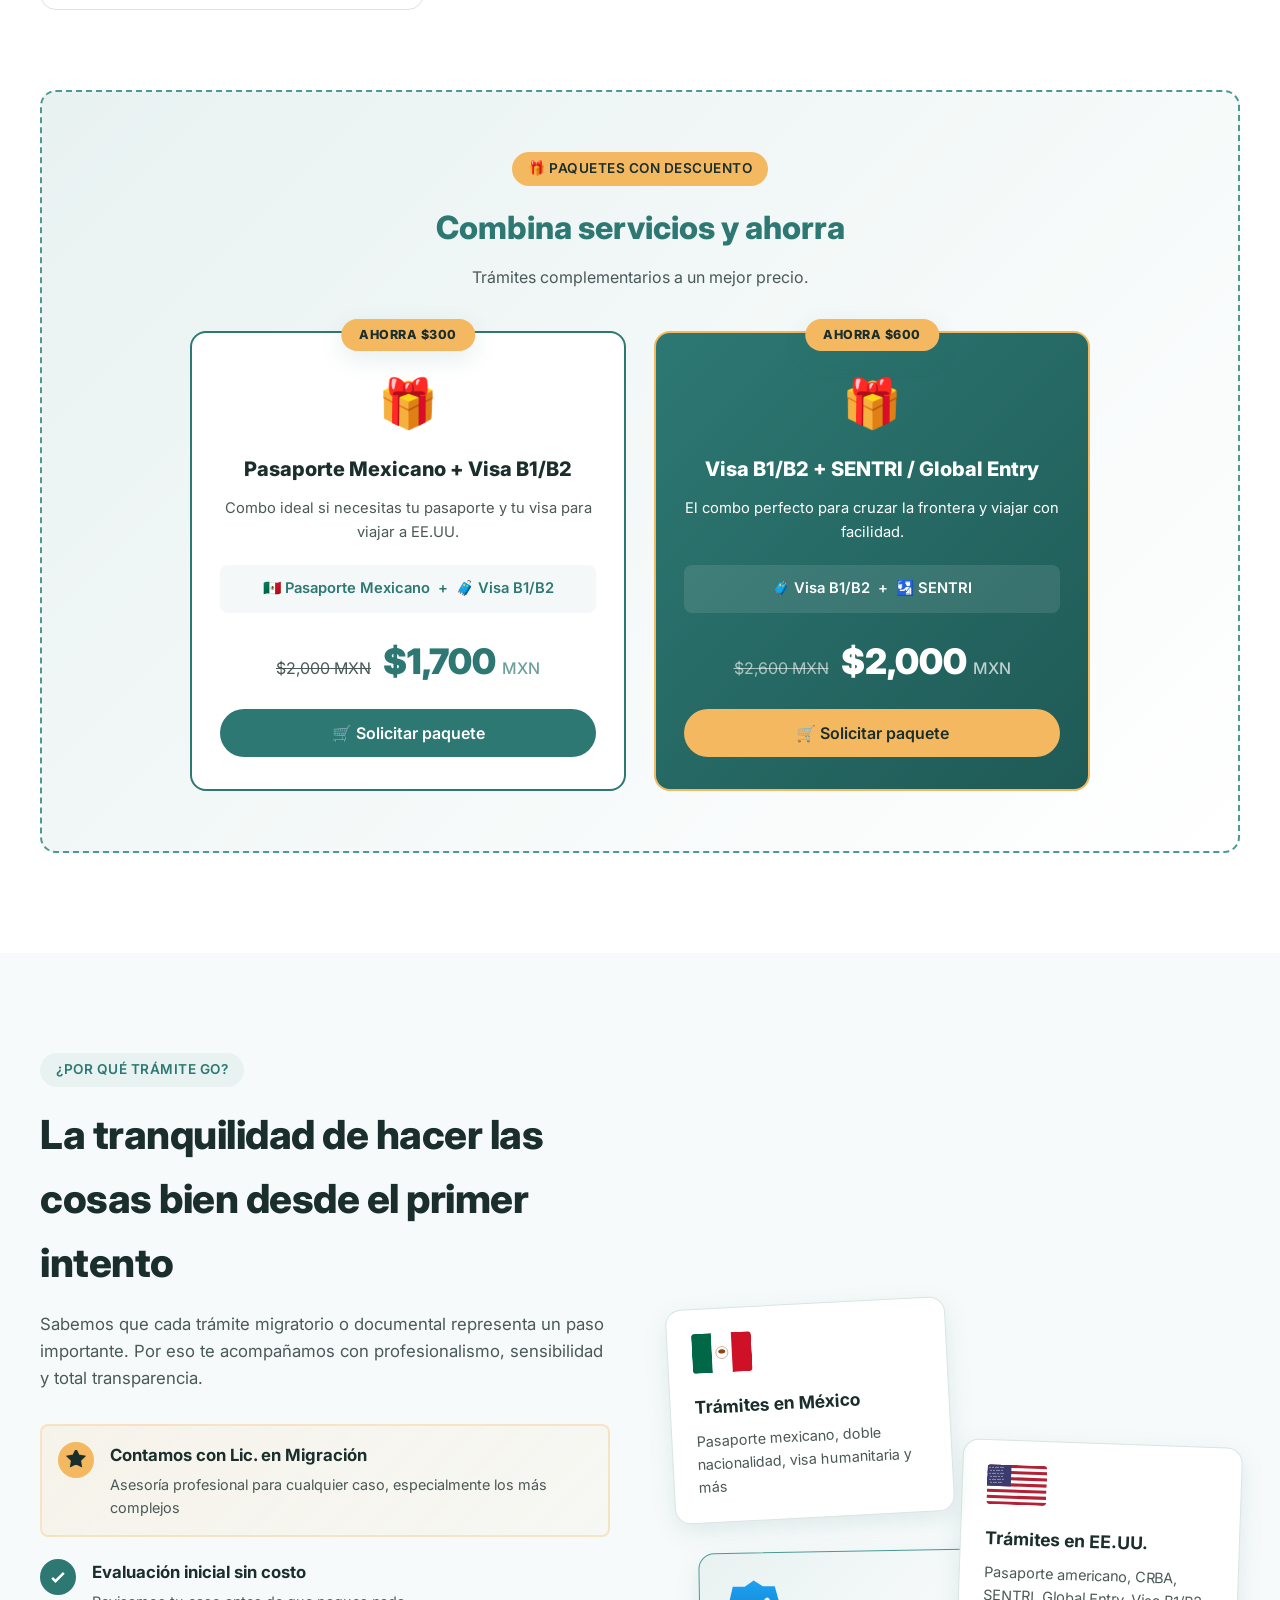
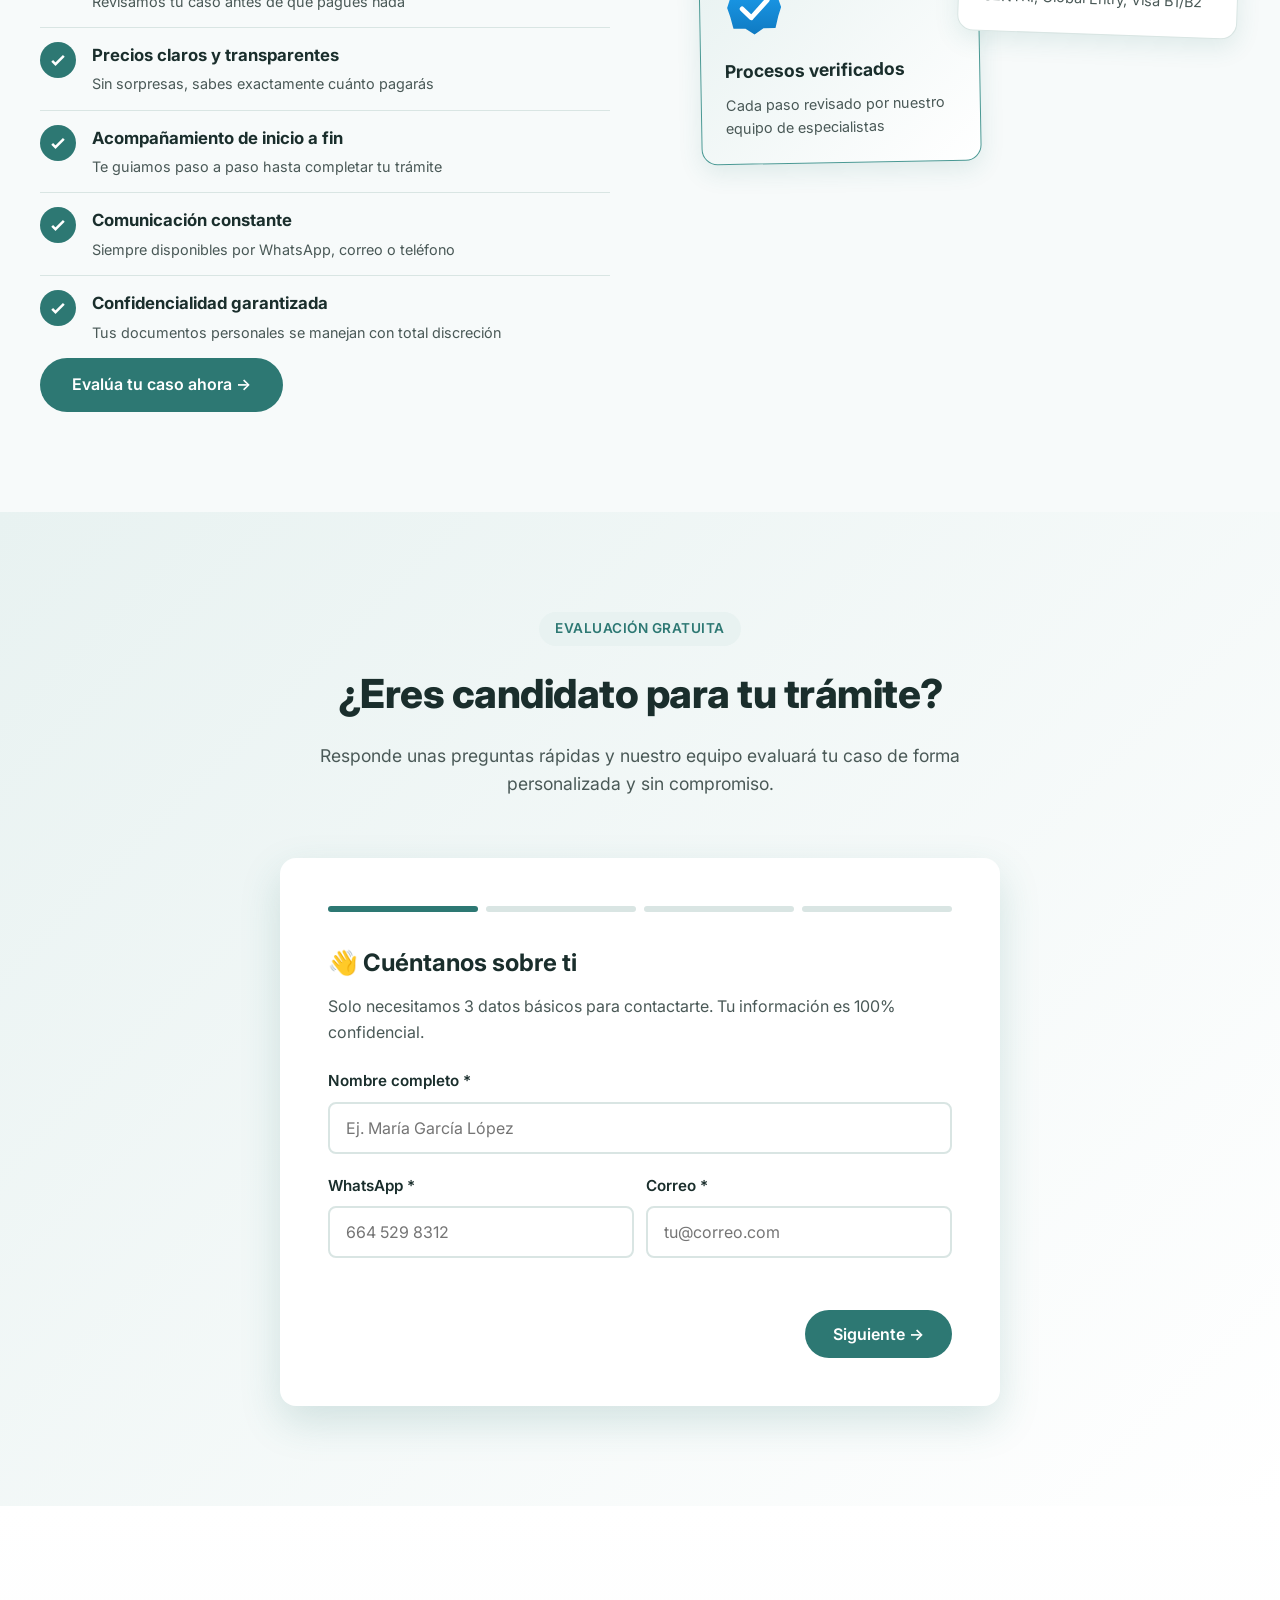
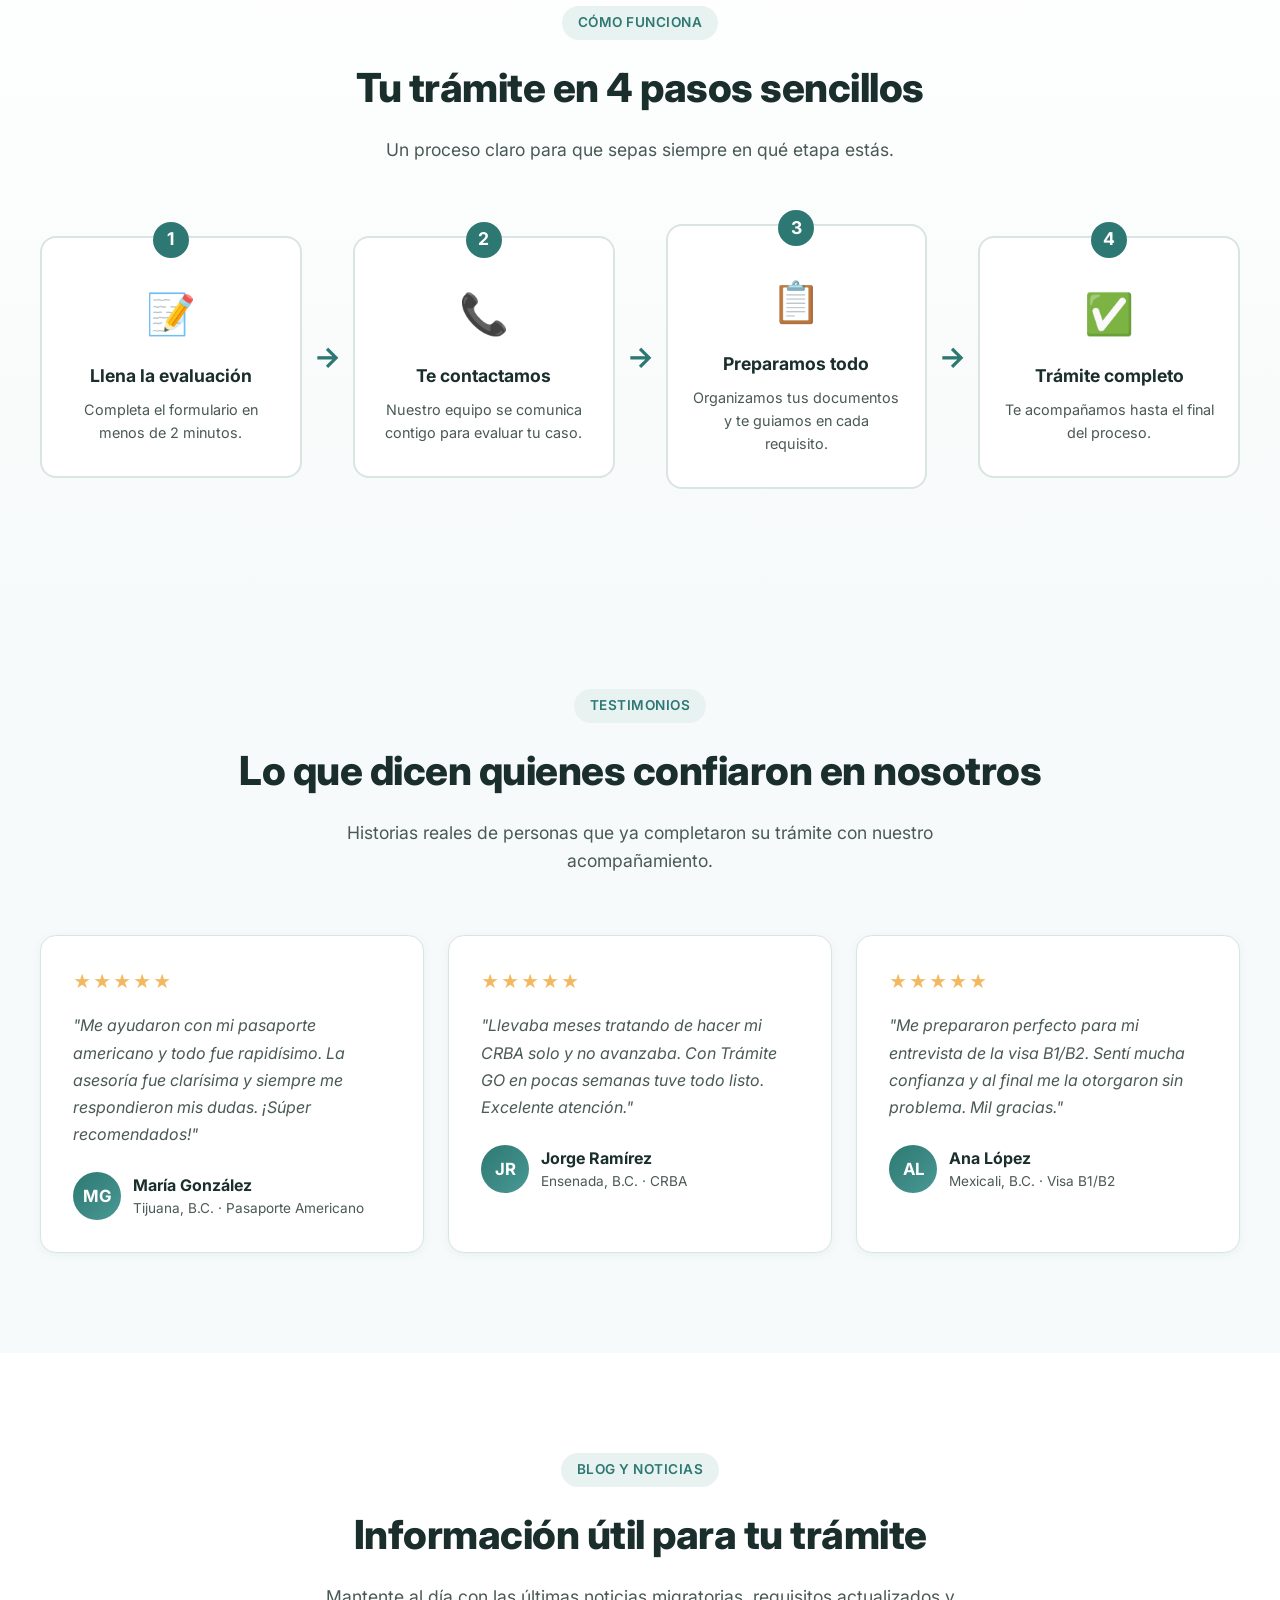
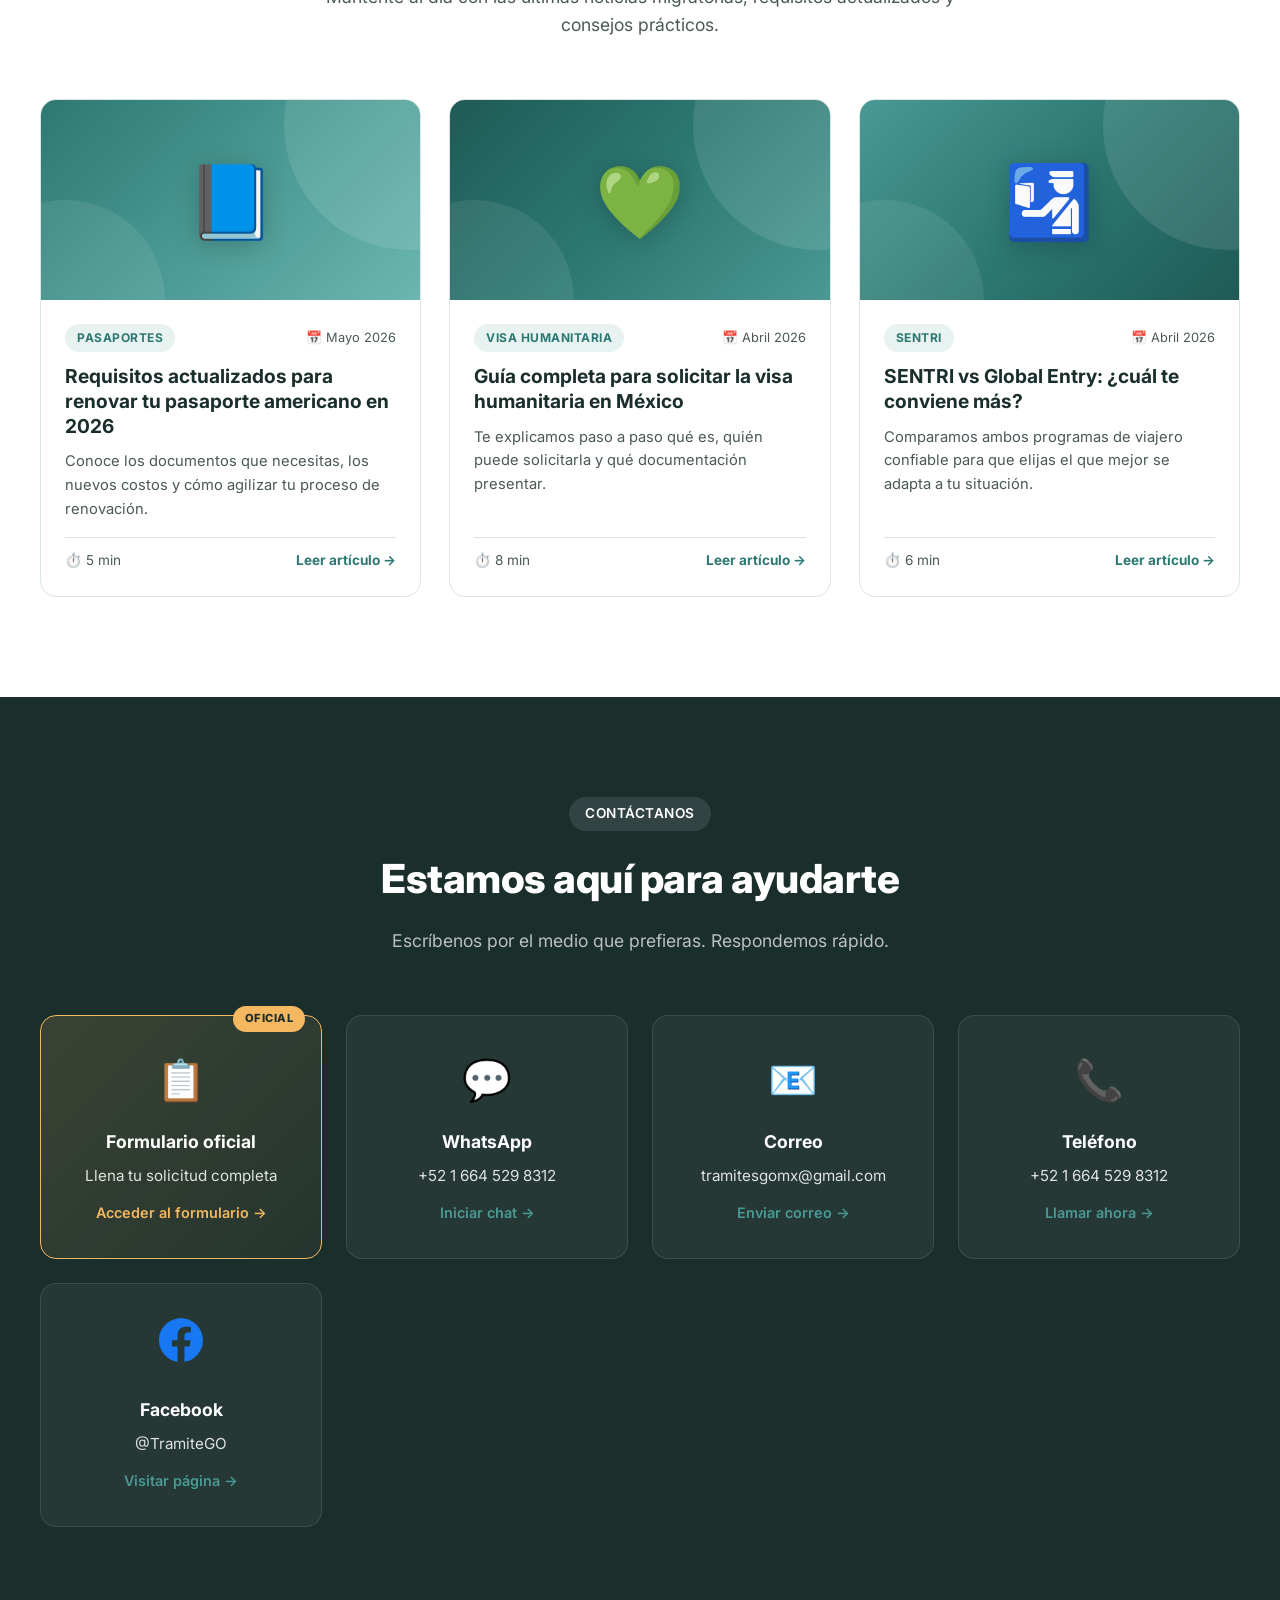
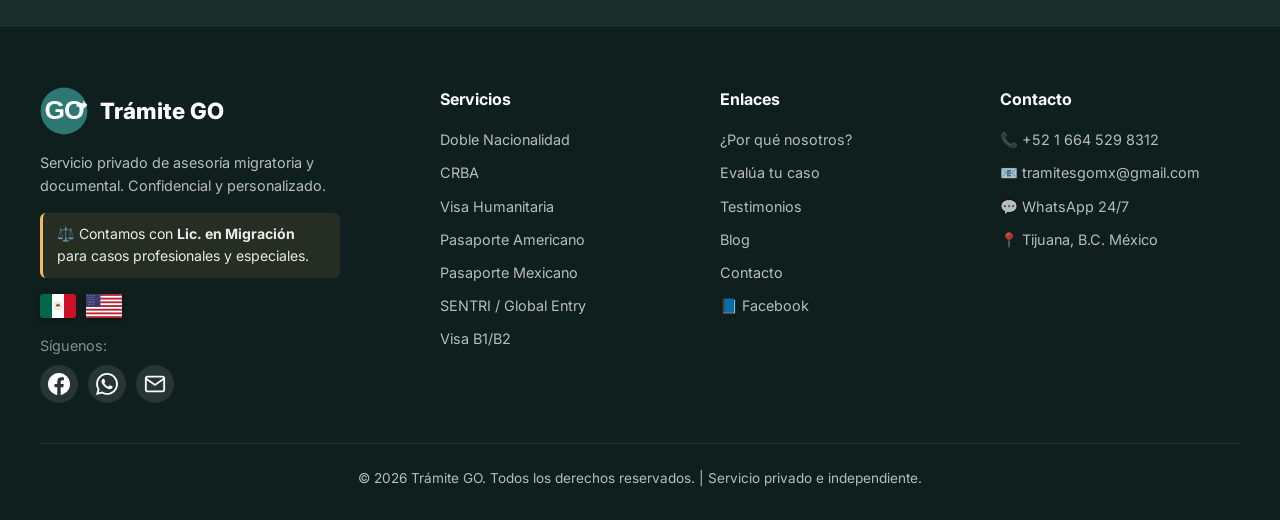
==== commit 701ad1f4: "Add files via upload" ====
--- a/index.html
+++ b/index.html
@@ -332,26 +332,16 @@
         </div>
         <div class="eval-step active" data-step="1">
           <h3>👋 Cuéntanos sobre ti</h3>
-          <p>Necesitamos algunos datos para evaluar mejor tu perfil. Toda tu información es confidencial.</p>
+          <p>Solo necesitamos 3 datos básicos para contactarte. Tu información es 100% confidencial.</p>
           <div class="form-group"><label for="nombre">Nombre completo *</label><input type="text" id="nombre" placeholder="Ej. María García López" required></div>
           <div class="form-row">
             <div class="form-group"><label for="whatsapp">WhatsApp *</label><input type="tel" id="whatsapp" placeholder="664 529 8312" required></div>
             <div class="form-group"><label for="correo">Correo *</label><input type="email" id="correo" placeholder="tu@correo.com" required></div>
           </div>
-          <div class="form-row">
-            <div class="form-group"><label for="edad">Edad *</label><input type="number" id="edad" placeholder="Ej. 35" min="1" max="120" required></div>
-            <div class="form-group"><label for="ciudad">Ciudad de residencia *</label><input type="text" id="ciudad" placeholder="Ej. Tijuana, B.C." required></div>
-          </div>
-          <div class="form-group"><label for="ocupacion">Ocupación / actividad principal *</label><input type="text" id="ocupacion" placeholder="Ej. Empleado, comerciante, estudiante" required></div>
-          <div class="form-group"><label for="urgencia">¿Qué tan pronto necesitas el trámite? *</label>
-            <select id="urgencia" required style="width:100%;padding:14px 16px;border:2px solid var(--border);border-radius:8px;font-size:1rem;font-family:inherit;background:white;">
-              <option value="">Selecciona una opción</option>
-              <option value="urgente">Urgente (próximas 2 semanas)</option>
-              <option value="pronto">Pronto (este mes)</option>
-              <option value="planeando">Estoy planeando (1-3 meses)</option>
-              <option value="explorando">Solo explorando opciones</option>
-            </select>
-          </div>
+          <input type="hidden" id="edad" value="">
+          <input type="hidden" id="ciudad" value="">
+          <input type="hidden" id="ocupacion" value="">
+          <input type="hidden" id="urgencia" value="pronto">
           <div class="eval-buttons"><button type="button" class="btn-next" onclick="nextStep(1)">Siguiente →</button></div>
         </div>
         <div class="eval-step" data-step="2">
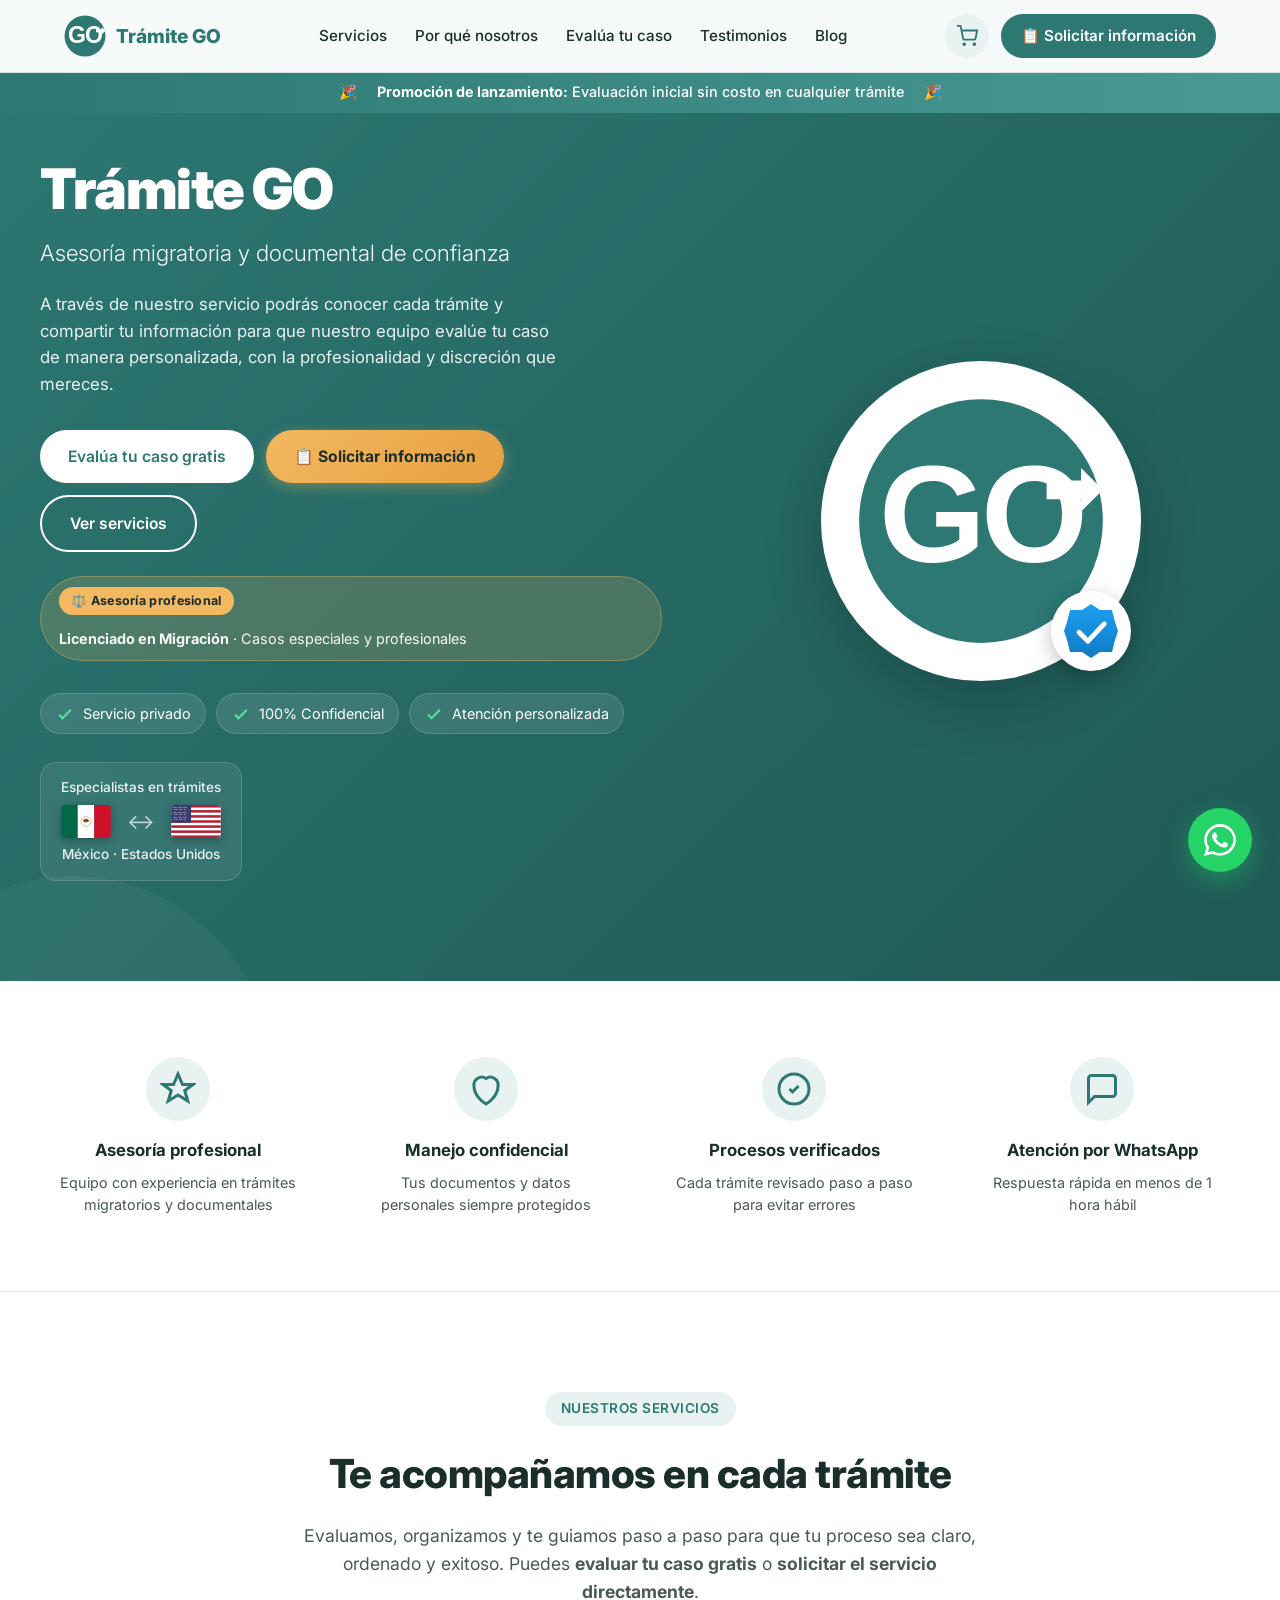
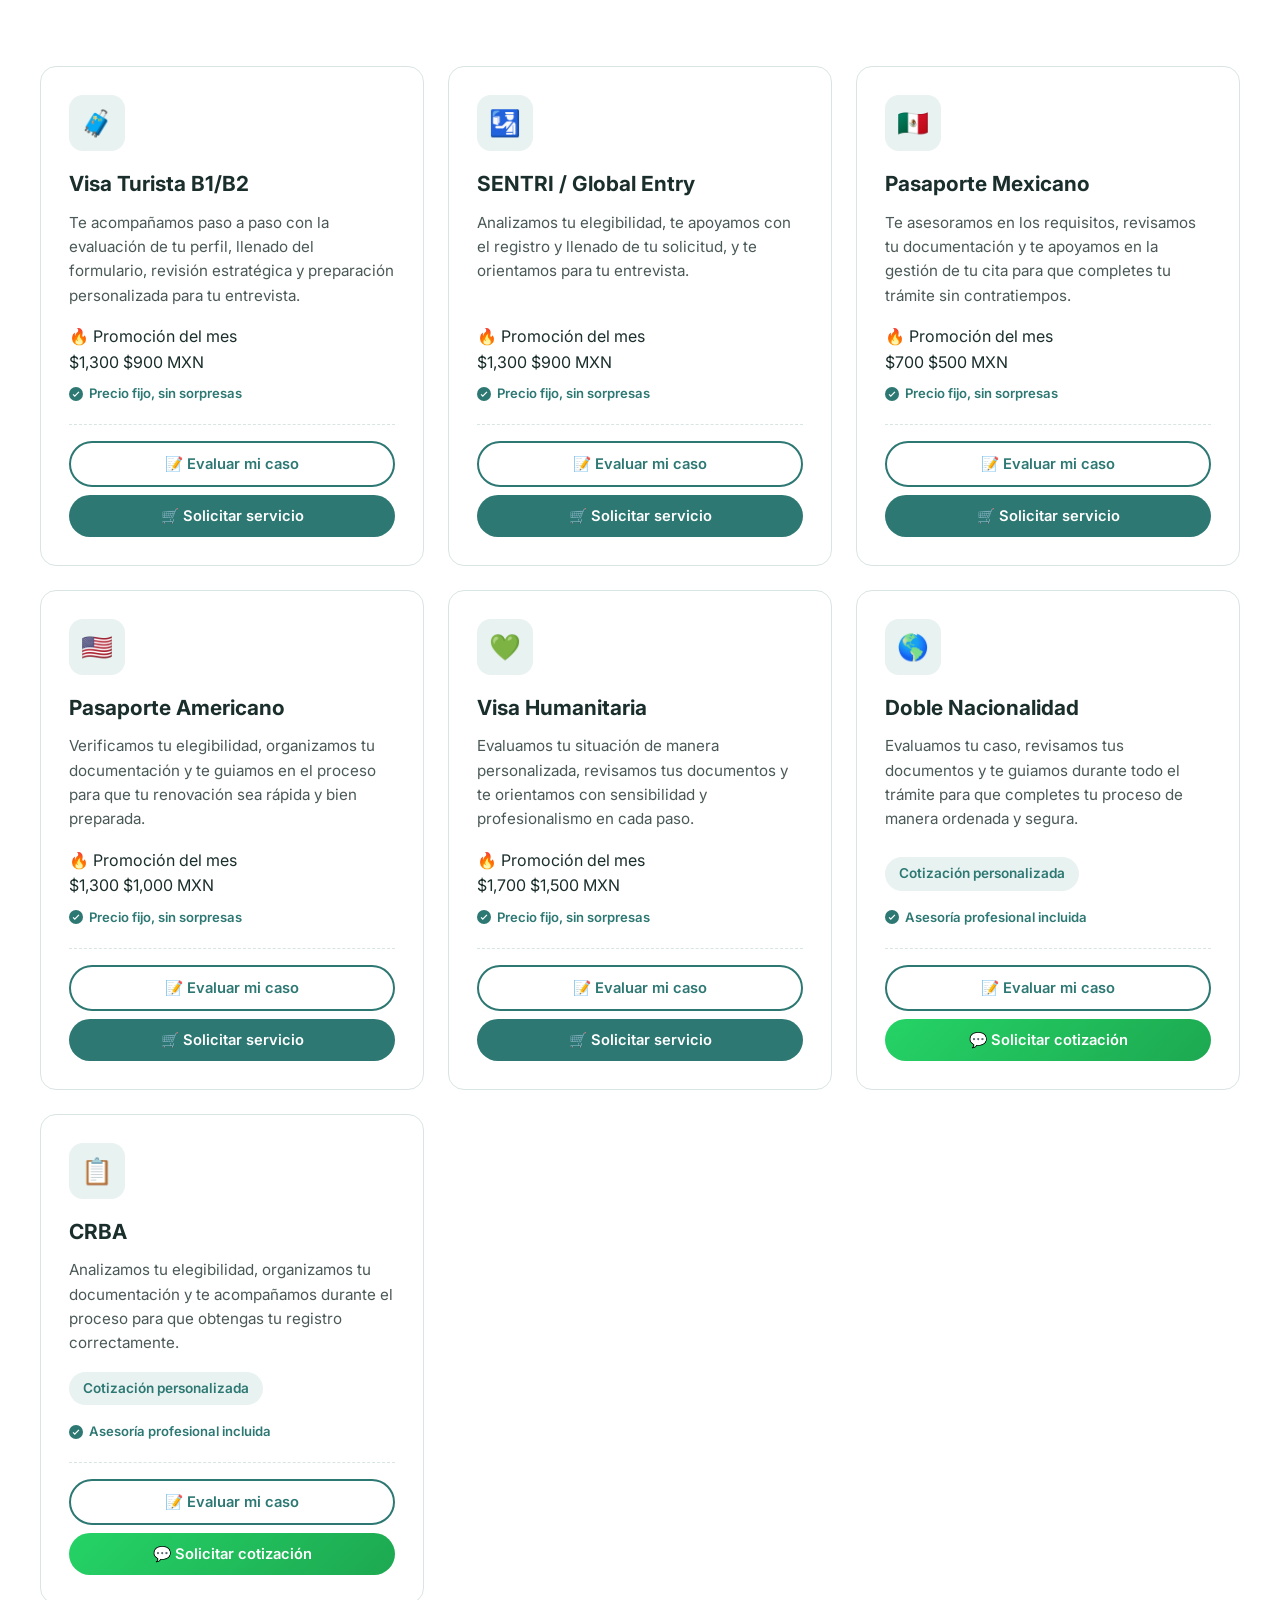
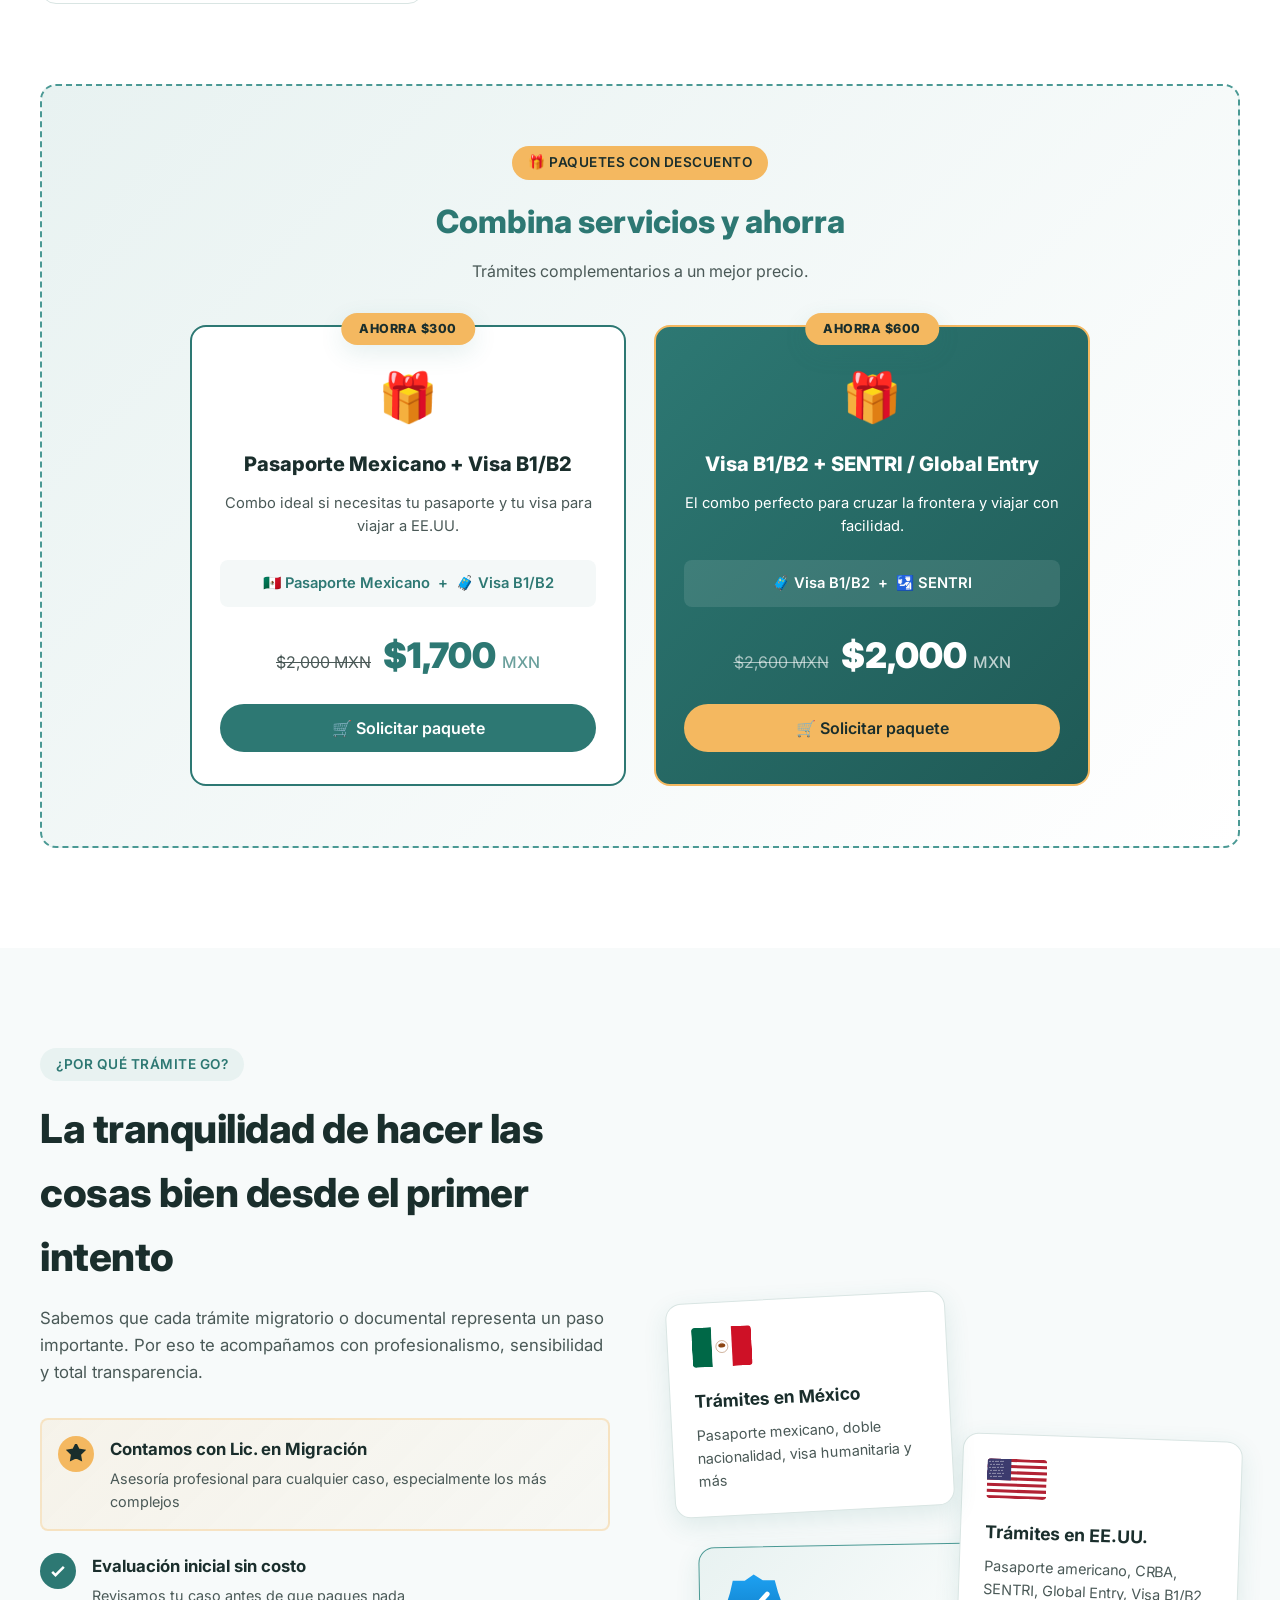
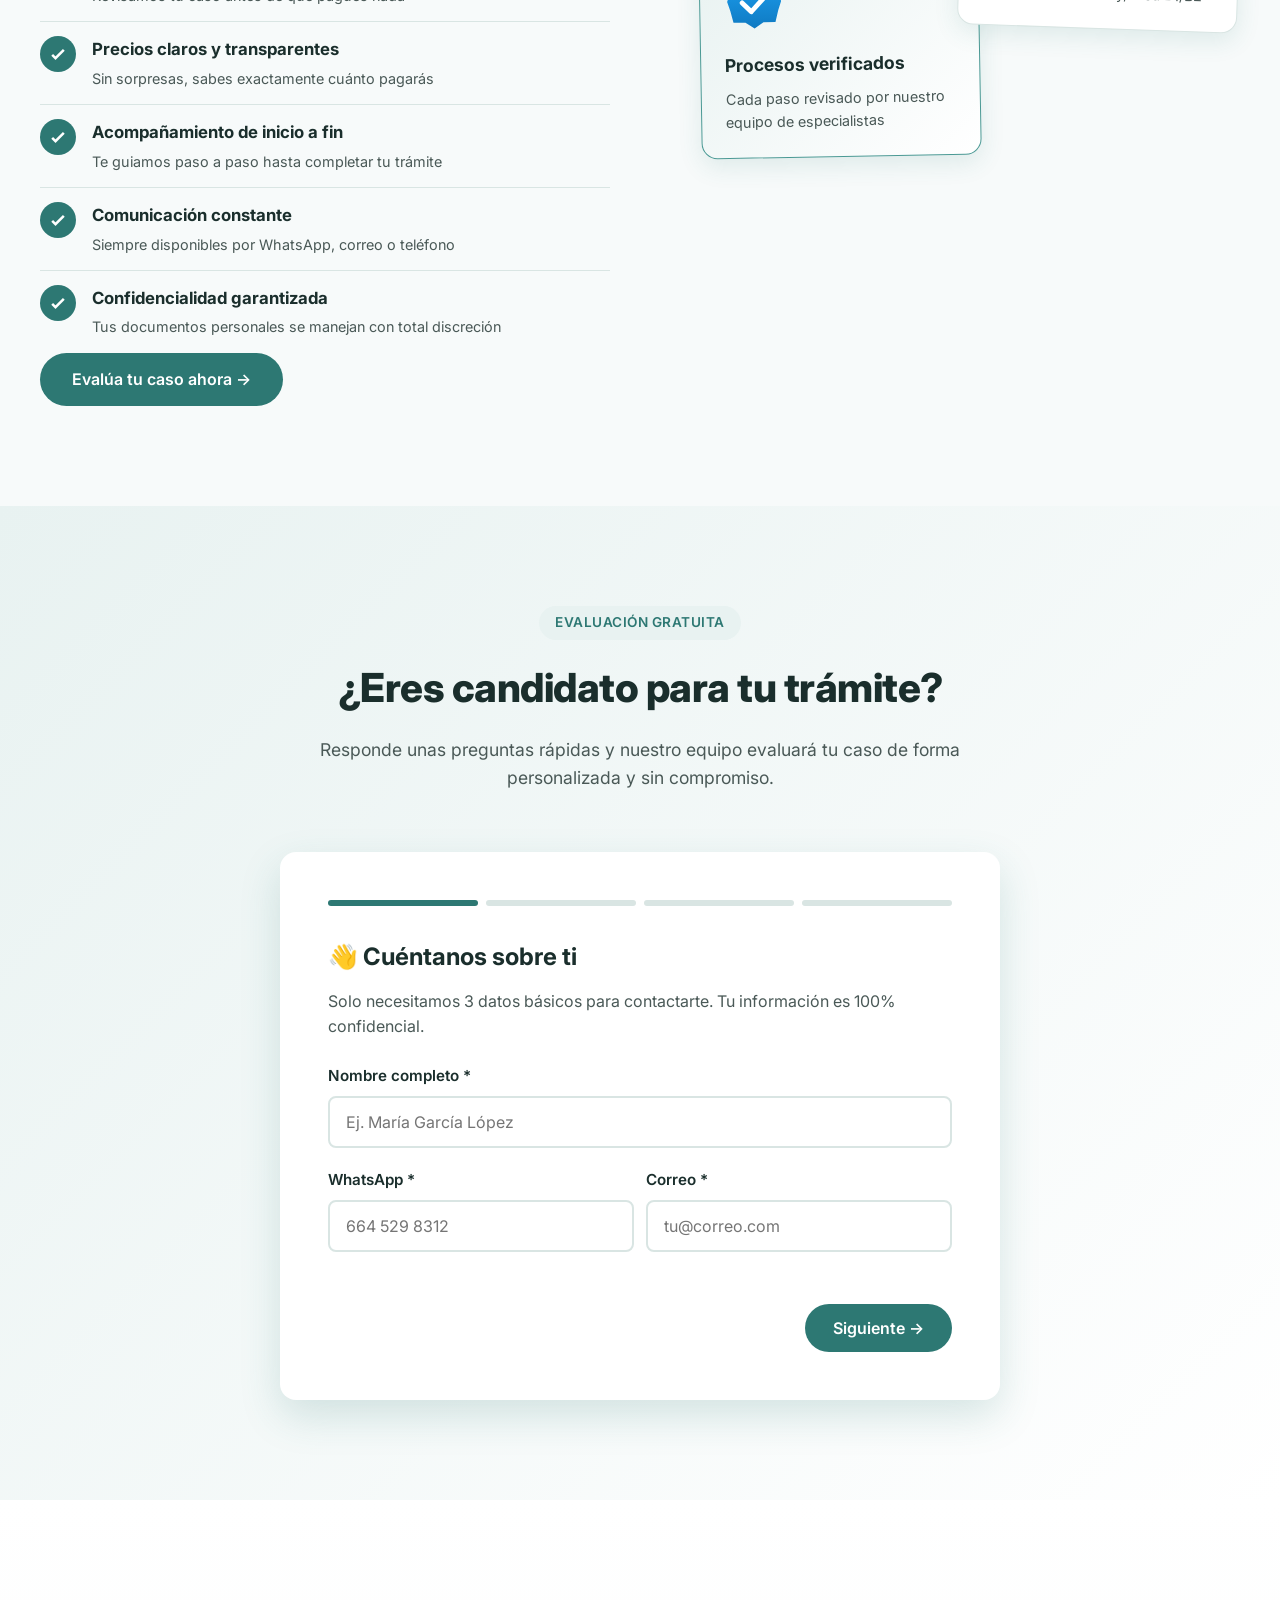
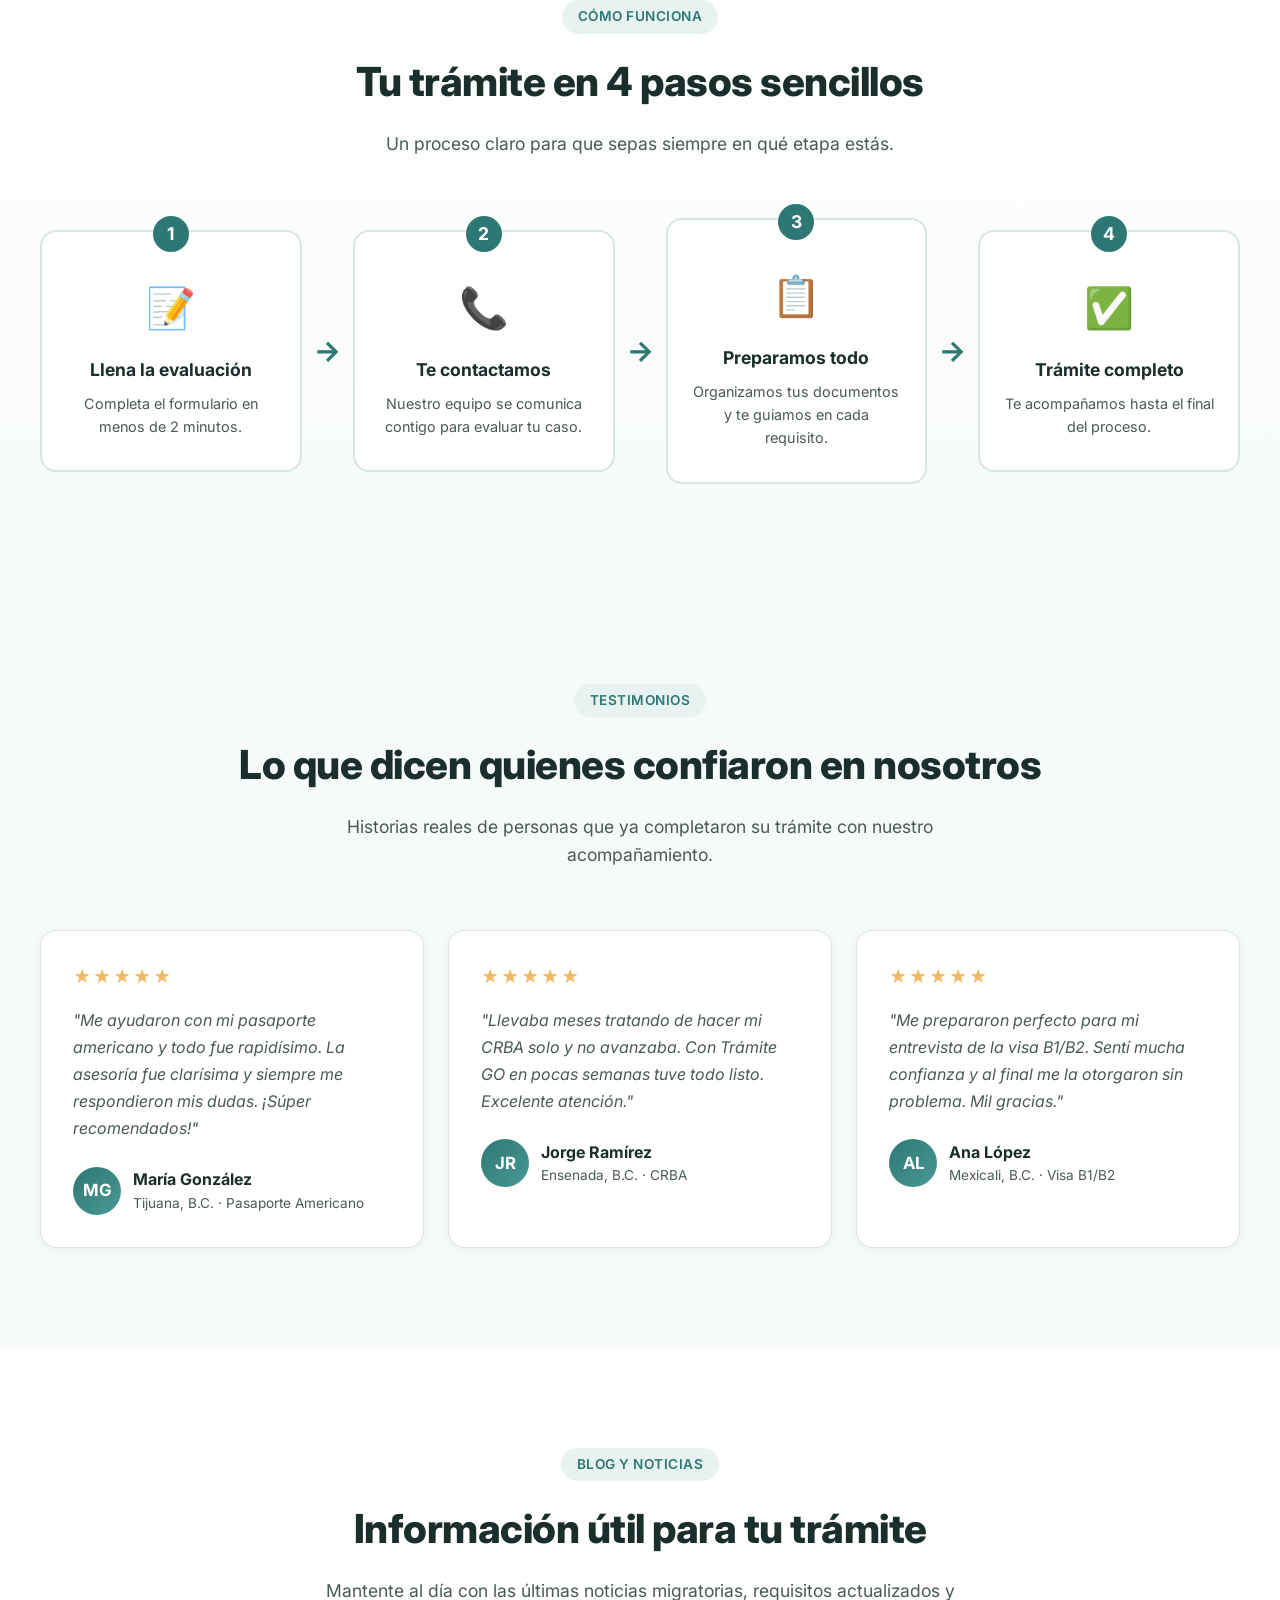
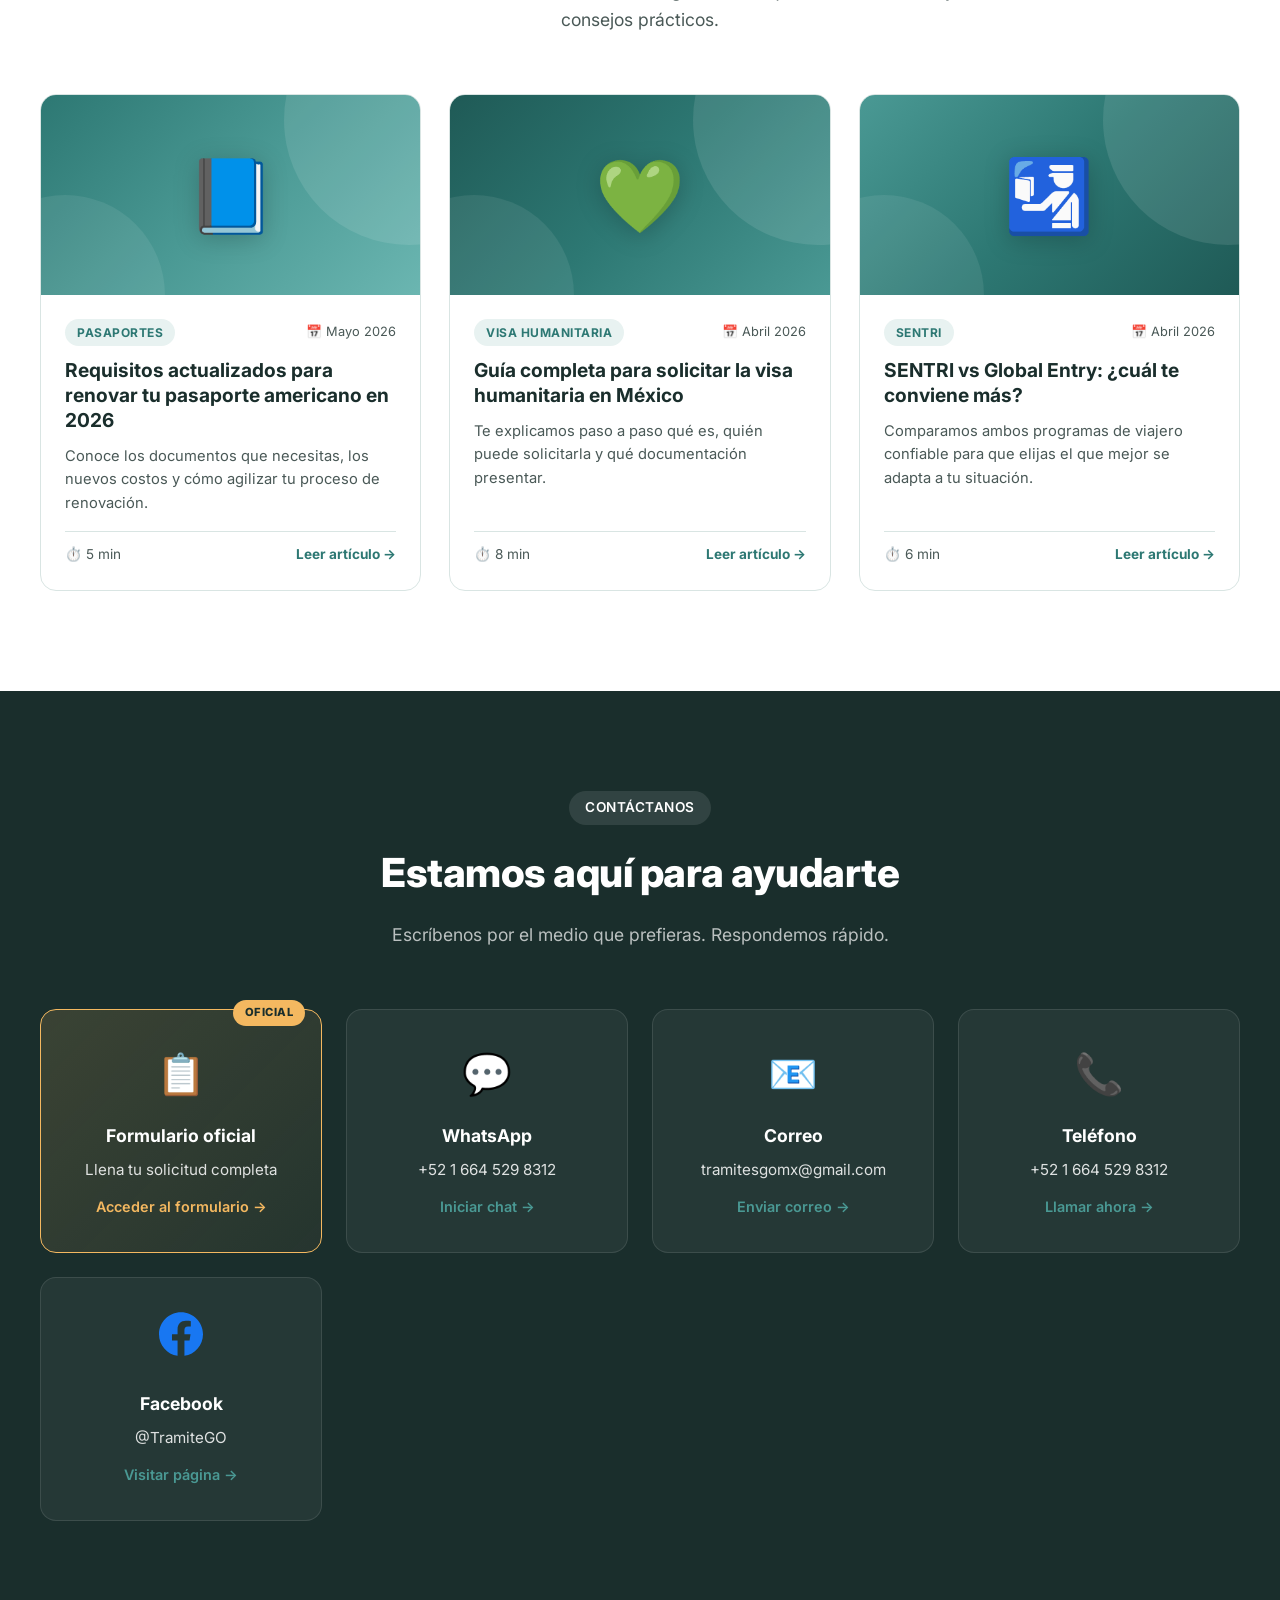
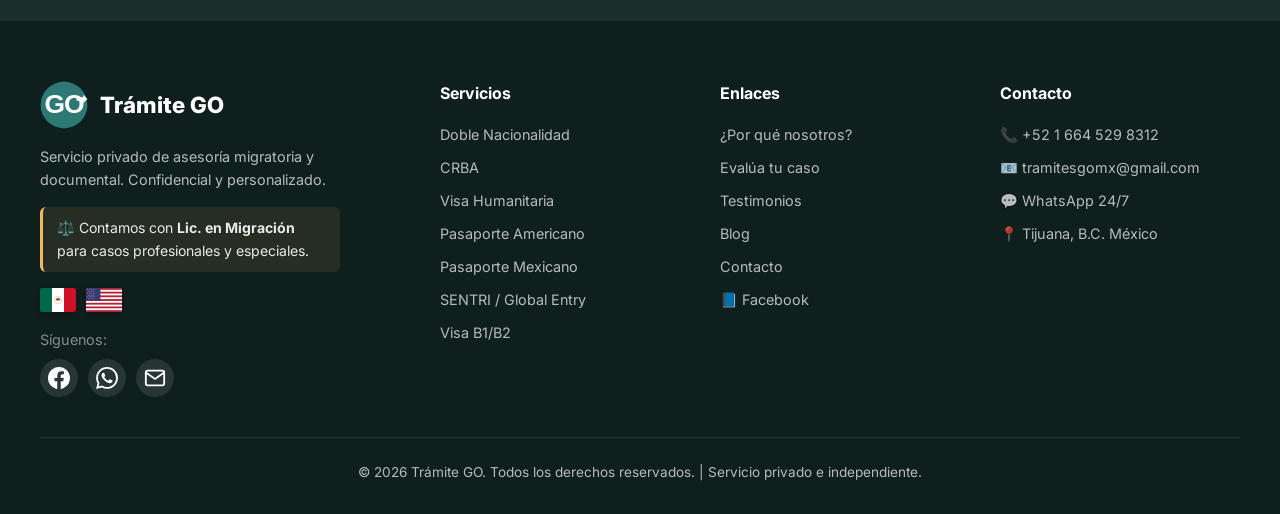
==== commit 8d45d7da: "Add files via upload" ====
--- a/index.html
+++ b/index.html
@@ -123,12 +123,16 @@
       </div>
       <div class="services-grid">
 
-        <div class="service-card" data-service-id="visa-b1b2" data-price="1300" data-name="Visa Turista B1/B2">
+        <div class="service-card" data-service-id="visa-b1b2" data-price="900" data-name="Visa Turista B1/B2">
           <div class="service-icon">🧳</div>
           <h3 class="service-title">Visa Turista B1/B2</h3>
           <p class="service-description">Te acompañamos paso a paso con la evaluación de tu perfil, llenado del formulario, revisión estratégica y preparación personalizada para tu entrevista.</p>
           <div class="service-price-box">
-            <div class="service-price">$1,300 <span class="currency">MXN</span></div>
+            <div class="promo-badge">🔥 Promoción del mes</div>
+            <div class="service-price-promo">
+              <span class="service-price-old">$1,300</span>
+              <span class="service-price-new">$900 <span class="currency">MXN</span></span>
+            </div>
             <div class="service-verified"><svg width="14" height="14" viewBox="0 0 24 24" fill="none" stroke="currentColor" stroke-width="3"><path d="M5 13l4 4L19 7"/></svg>Precio fijo, sin sorpresas</div>
           </div>
           <div class="service-actions">
@@ -137,12 +141,16 @@
           </div>
         </div>
 
-        <div class="service-card" data-service-id="sentri" data-price="1300" data-name="SENTRI / Global Entry">
+        <div class="service-card" data-service-id="sentri" data-price="900" data-name="SENTRI / Global Entry">
           <div class="service-icon">🛂</div>
           <h3 class="service-title">SENTRI / Global Entry</h3>
           <p class="service-description">Analizamos tu elegibilidad, te apoyamos con el registro y llenado de tu solicitud, y te orientamos para tu entrevista.</p>
           <div class="service-price-box">
-            <div class="service-price">$1,300 <span class="currency">MXN</span></div>
+            <div class="promo-badge">🔥 Promoción del mes</div>
+            <div class="service-price-promo">
+              <span class="service-price-old">$1,300</span>
+              <span class="service-price-new">$900 <span class="currency">MXN</span></span>
+            </div>
             <div class="service-verified"><svg width="14" height="14" viewBox="0 0 24 24" fill="none" stroke="currentColor" stroke-width="3"><path d="M5 13l4 4L19 7"/></svg>Precio fijo, sin sorpresas</div>
           </div>
           <div class="service-actions">
@@ -151,12 +159,16 @@
           </div>
         </div>
 
-        <div class="service-card" data-service-id="pasaporte-mexicano" data-price="700" data-name="Pasaporte Mexicano">
+        <div class="service-card" data-service-id="pasaporte-mexicano" data-price="500" data-name="Pasaporte Mexicano">
           <div class="service-icon">🇲🇽</div>
           <h3 class="service-title">Pasaporte Mexicano</h3>
           <p class="service-description">Te asesoramos en los requisitos, revisamos tu documentación y te apoyamos en la gestión de tu cita para que completes tu trámite sin contratiempos.</p>
           <div class="service-price-box">
-            <div class="service-price">$700 <span class="currency">MXN</span></div>
+            <div class="promo-badge">🔥 Promoción del mes</div>
+            <div class="service-price-promo">
+              <span class="service-price-old">$700</span>
+              <span class="service-price-new">$500 <span class="currency">MXN</span></span>
+            </div>
             <div class="service-verified"><svg width="14" height="14" viewBox="0 0 24 24" fill="none" stroke="currentColor" stroke-width="3"><path d="M5 13l4 4L19 7"/></svg>Precio fijo, sin sorpresas</div>
           </div>
           <div class="service-actions">
@@ -165,12 +177,16 @@
           </div>
         </div>
 
-        <div class="service-card" data-service-id="pasaporte-americano" data-price="1300" data-name="Pasaporte Americano">
+        <div class="service-card" data-service-id="pasaporte-americano" data-price="1000" data-name="Pasaporte Americano">
           <div class="service-icon">🇺🇸</div>
           <h3 class="service-title">Pasaporte Americano</h3>
           <p class="service-description">Verificamos tu elegibilidad, organizamos tu documentación y te guiamos en el proceso para que tu renovación sea rápida y bien preparada.</p>
           <div class="service-price-box">
-            <div class="service-price">$1,300 <span class="currency">MXN</span></div>
+            <div class="promo-badge">🔥 Promoción del mes</div>
+            <div class="service-price-promo">
+              <span class="service-price-old">$1,300</span>
+              <span class="service-price-new">$1,000 <span class="currency">MXN</span></span>
+            </div>
             <div class="service-verified"><svg width="14" height="14" viewBox="0 0 24 24" fill="none" stroke="currentColor" stroke-width="3"><path d="M5 13l4 4L19 7"/></svg>Precio fijo, sin sorpresas</div>
           </div>
           <div class="service-actions">
@@ -179,12 +195,16 @@
           </div>
         </div>
 
-        <div class="service-card" data-service-id="visa-humanitaria" data-price="1700" data-name="Visa Humanitaria">
+        <div class="service-card" data-service-id="visa-humanitaria" data-price="1500" data-name="Visa Humanitaria">
           <div class="service-icon">💚</div>
           <h3 class="service-title">Visa Humanitaria</h3>
           <p class="service-description">Evaluamos tu situación de manera personalizada, revisamos tus documentos y te orientamos con sensibilidad y profesionalismo en cada paso.</p>
           <div class="service-price-box">
-            <div class="service-price">$1,700 <span class="currency">MXN</span></div>
+            <div class="promo-badge">🔥 Promoción del mes</div>
+            <div class="service-price-promo">
+              <span class="service-price-old">$1,700</span>
+              <span class="service-price-new">$1,500 <span class="currency">MXN</span></span>
+            </div>
             <div class="service-verified"><svg width="14" height="14" viewBox="0 0 24 24" fill="none" stroke="currentColor" stroke-width="3"><path d="M5 13l4 4L19 7"/></svg>Precio fijo, sin sorpresas</div>
           </div>
           <div class="service-actions">
